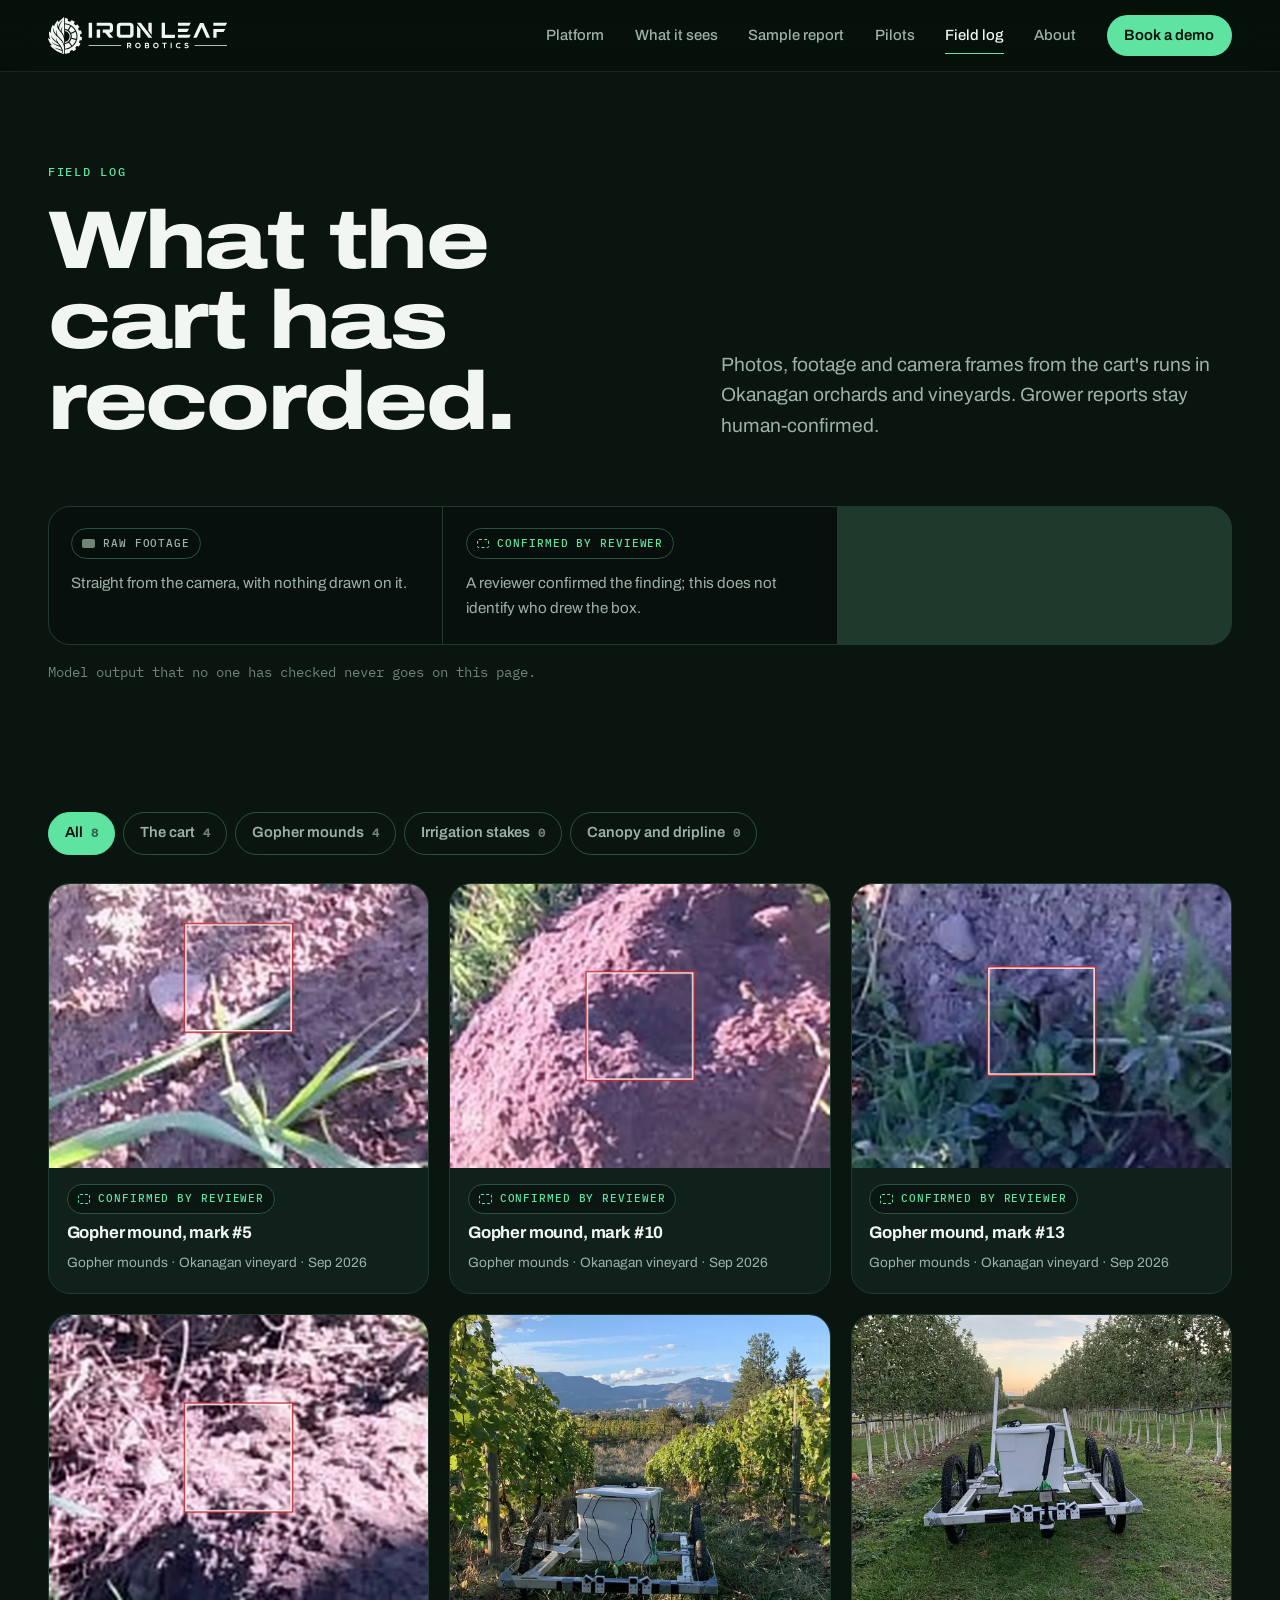
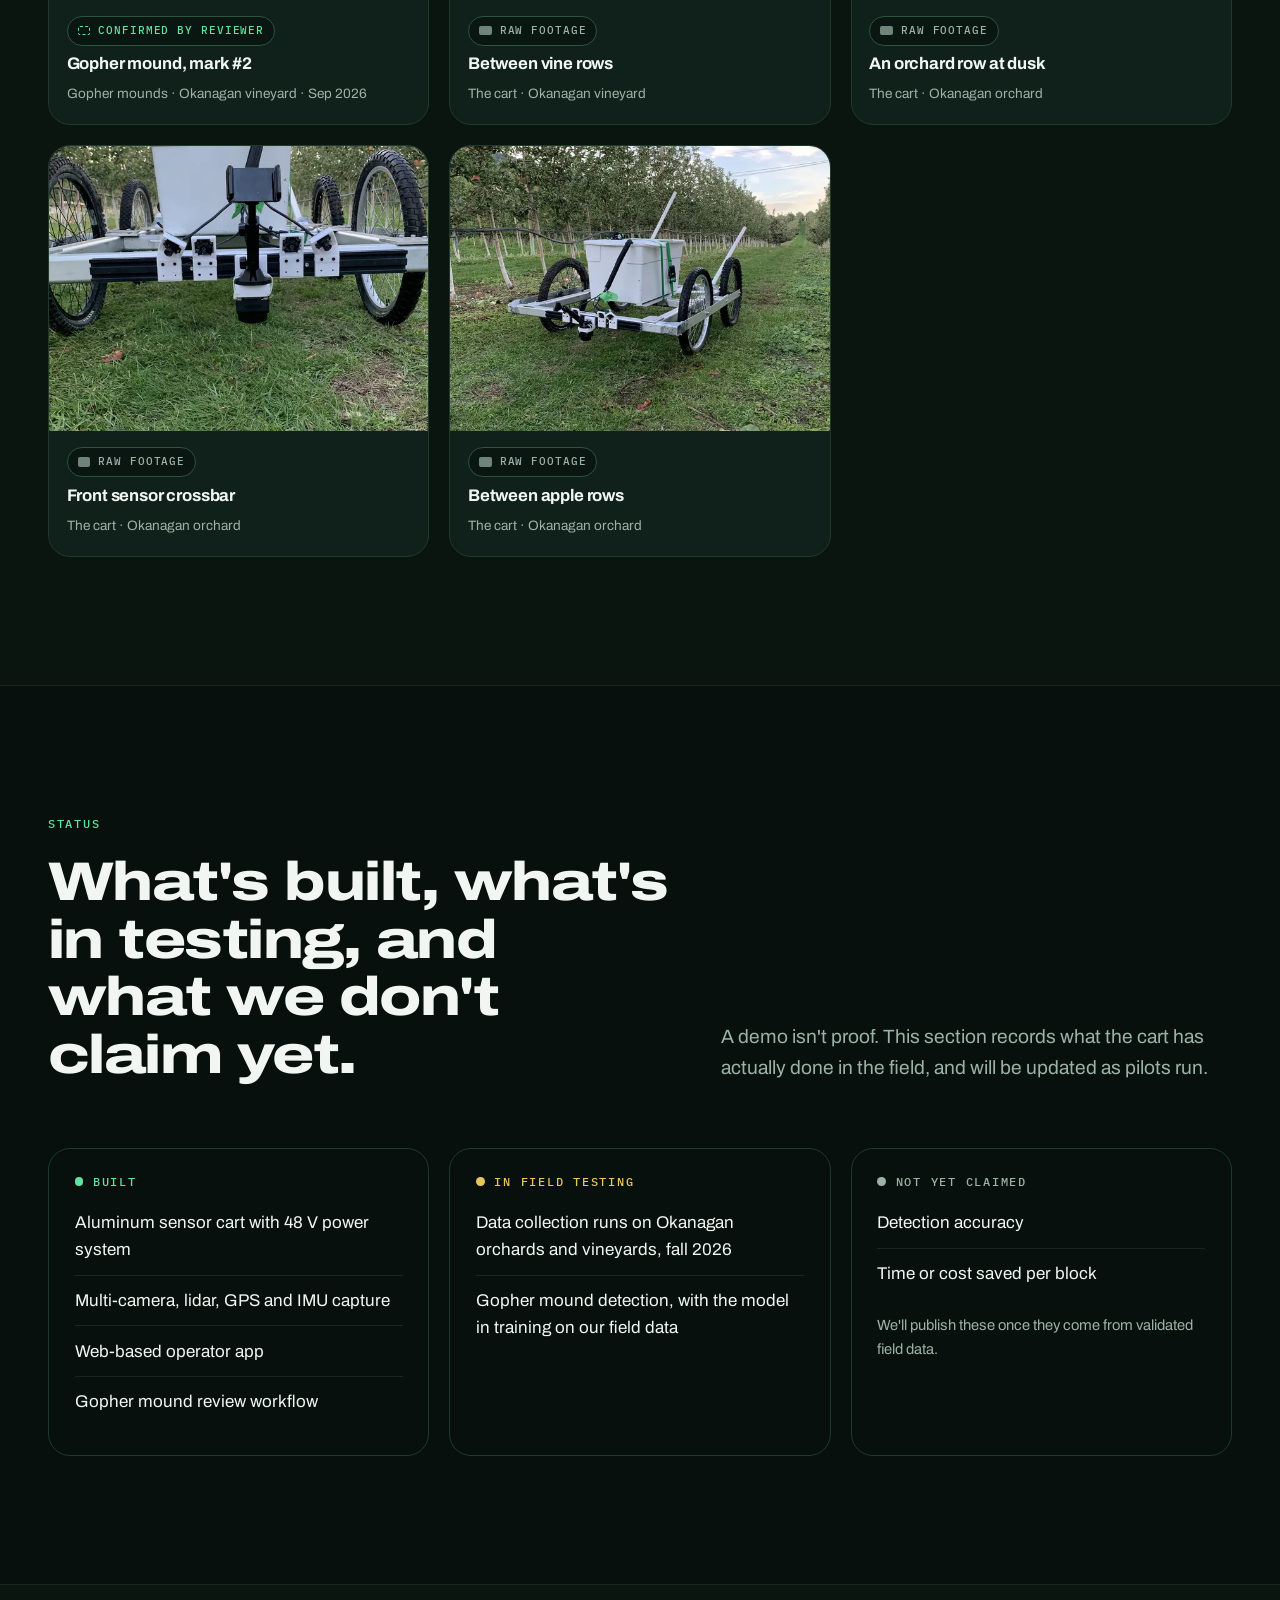
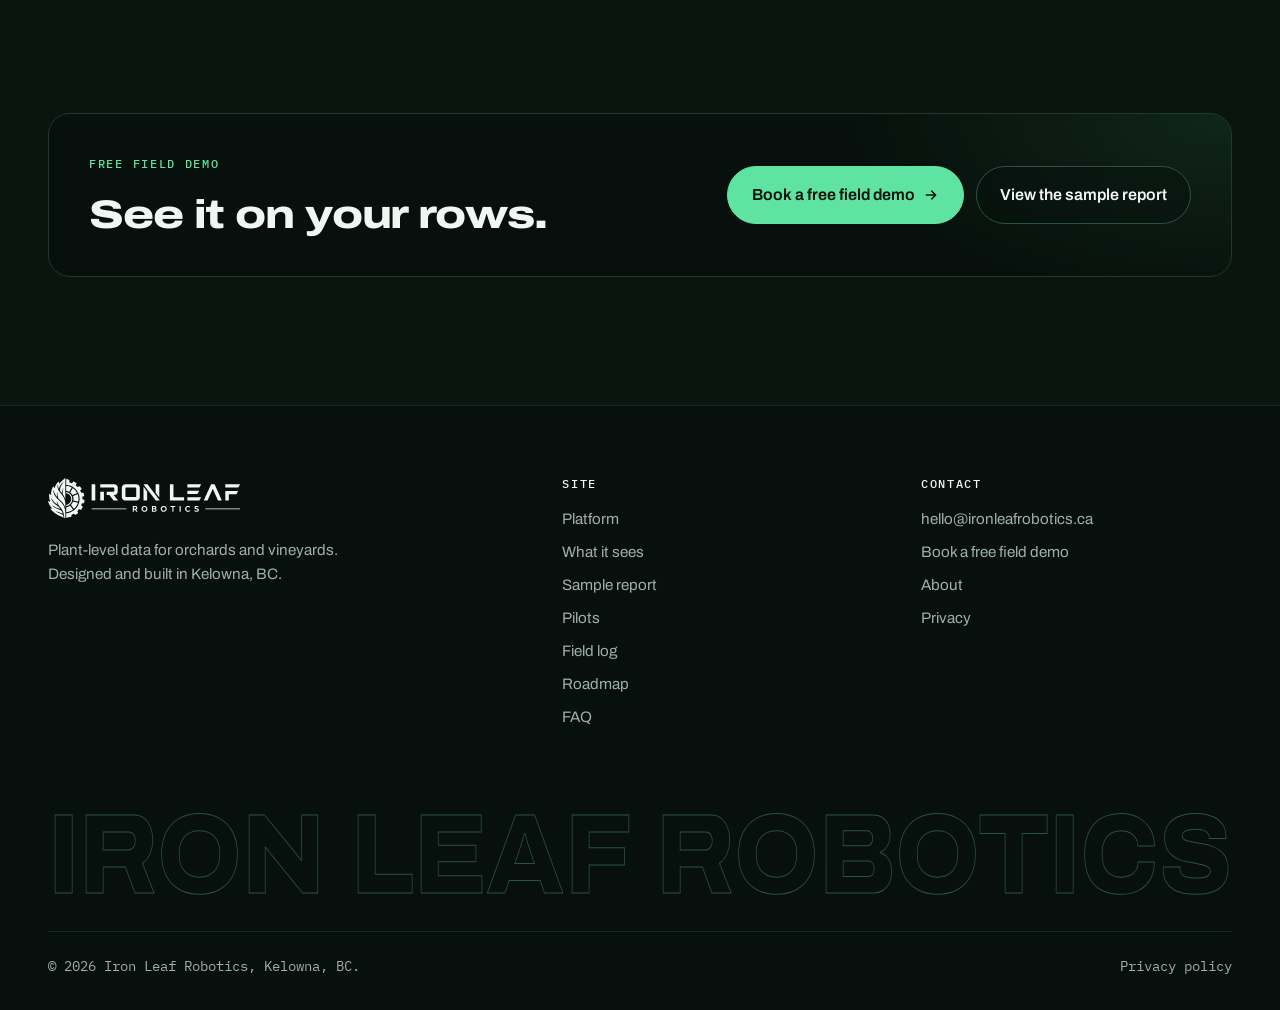
==== field-log/index.html @ 140bfc22 "Review fixes proposed by Codex (bitfrost job 2): partial, review still BLOCKED (17) Box authorship b" ====
<!DOCTYPE html>
<html lang="en">
<head>
<meta charset="utf-8">
<meta name="viewport" content="width=device-width, initial-scale=1, viewport-fit=cover">
<title>Field log | Iron Leaf Robotics</title>
<meta name="description" content="Photos, footage and camera frames from the Iron Leaf Robotics cart's runs in Okanagan orchards and vineyards, with what's built, what's in testing, and what we don't claim yet.">
<meta name="theme-color" content="#07100C">
<link rel="icon" href="data:image/svg+xml,%3Csvg%20xmlns%3D%22http%3A//www.w3.org/2000/svg%22%20viewBox%3D%22126%20-39%20474%20504%22%3E%3Crect%20x%3D%22126%22%20y%3D%22-39%22%20width%3D%22474%22%20height%3D%22504%22%20rx%3D%2290%22%20fill%3D%22%230A1510%22/%3E%3Cpath%20fill%3D%22%23fff%22%20fill-rule%3D%22evenodd%22%20d%3D%22M403.0%20292.5L401.8%20292.2L392.5%20297.8L383.5%20302.0L372.5%20305.8L370.5%20306.0L369.0%20306.8L362.2%20308.2L362.0%20308.8L362.0%20358.5L362.8%20359.2L366.8%20359.0L371.5%20358.0L374.8%20357.8L377.0%20357.0L379.8%20356.8L384.0%20355.5L386.2%20355.2L387.8%20354.5L394.2%20352.8L395.5%20352.0L402.0%20349.8L403.0%20349.0L404.2%20348.8L409.8%20346.2L420.0%20340.8L428.0%20335.8L432.8%20332.0L433.0%20331.2L428.2%20325.2L426.5%20322.5ZM434.2%20250.2L433.5%20250.8L431.8%20255.2L425.0%20268.0L417.5%20278.2L412.2%20284.0L412.2%20284.8L442.0%20323.0L442.8%20323.5L443.5%20323.5L449.0%20318.8L457.5%20309.8L464.2%20301.2L470.0%20293.0L477.8%20279.0L481.2%20270.8L484.0%20262.5L483.0%20261.8L478.8%20261.0L477.0%20260.2L474.8%20260.0L471.8%20259.0L453.8%20255.0L448.0%20253.2L441.5%20252.0L439.8%20251.2ZM480.8%20173.5L478.2%20174.0L476.8%20175.0L476.0%20175.0L471.2%20177.0L470.2%20177.8L465.8%20179.2L457.8%20183.0L456.5%20183.2L456.0%20183.8L434.0%20193.0L433.0%20194.2L433.2%20195.2L433.8%20196.0L435.8%20202.8L438.0%20217.2L438.2%20225.5L438.0%20225.8L437.8%20232.8L437.0%20236.5L437.0%20238.2L437.5%20238.8L443.8%20240.2L446.2%20240.5L448.5%20241.2L452.2%20241.8L456.5%20243.0L457.8%20243.0L463.2%20244.5L466.5%20245.0L468.5%20245.8L470.0%20245.8L473.0%20246.8L474.2%20246.8L479.0%20248.0L482.5%20248.5L486.0%20249.5L487.5%20249.2L488.2%20247.2L488.5%20244.5L489.2%20241.8L490.2%20233.0L490.2%20229.5L490.5%20229.2L490.2%20211.0L489.5%20206.8L489.2%20202.5L488.5%20200.0L487.8%20194.8L486.8%20191.5L486.8%20190.2L485.8%20188.0L485.8%20186.8L484.0%20182.2L483.8%20180.8L483.0%20179.5L481.8%20175.2ZM362.5%20152.0L361.5%20152.8L361.5%20162.5L362.0%20163.2L366.8%20164.5L369.0%20164.8L369.8%20165.2L372.8%20166.0L379.5%20168.8L383.8%20171.0L388.0%20173.8L392.8%20177.5L398.0%20182.5L400.8%20185.8L406.2%20193.8L409.5%20200.5L412.0%20207.8L413.2%20213.8L414.0%20220.5L413.8%20229.2L413.0%20234.2L412.0%20237.5L412.0%20238.8L408.5%20248.5L403.8%20257.0L397.8%20264.8L392.2%20270.0L386.5%20274.5L380.5%20278.0L373.8%20281.0L368.2%20282.8L362.0%20284.0L361.5%20284.8L361.5%20294.5L362.0%20295.0L363.8%20295.0L370.5%20293.8L373.2%20292.8L375.0%20292.5L376.2%20291.8L377.8%20291.5L382.0%20289.8L387.5%20287.0L391.8%20284.5L397.0%20280.8L403.8%20274.8L407.5%20270.8L414.5%20261.2L418.8%20253.2L421.5%20246.2L421.8%20244.8L422.5%20243.2L423.0%20240.2L423.8%20238.5L424.0%20235.8L424.8%20233.0L425.0%20227.5L425.2%20227.2L425.2%20219.2L425.0%20219.0L424.8%20214.0L424.0%20211.2L423.5%20207.2L421.5%20200.5L418.2%20192.5L413.8%20184.5L408.8%20177.8L404.8%20173.2L395.2%20165.0L388.0%20160.5L381.5%20157.2L380.2%20157.0L376.5%20155.2L370.0%20153.2ZM431.0%20112.0L430.2%20112.0L429.0%20113.5L426.5%20118.2L419.2%20129.8L418.5%20131.5L415.2%20136.5L414.5%20138.2L411.2%20143.2L404.5%20155.0L404.5%20156.0L410.8%20161.2L417.8%20168.5L424.0%20176.8L426.8%20181.2L427.8%20182.0L429.2%20181.8L435.5%20178.8L439.2%20177.5L440.8%20176.5L442.0%20176.2L449.8%20172.5L461.2%20167.8L464.5%20166.0L465.8%20165.8L474.8%20161.2L474.8%20160.0L469.8%20151.2L460.8%20138.8L451.0%20128.0L443.2%20121.0L434.5%20114.2ZM362.8%2088.0L362.0%2088.8L362.0%20138.2L363.5%20139.2L369.2%20140.0L370.2%20140.5L372.5%20140.8L378.8%20142.5L385.8%20145.0L393.0%20148.8L394.2%20148.5L409.0%20123.8L411.0%20119.8L414.8%20114.0L414.8%20113.5L419.2%20106.0L419.2%20105.0L417.2%20103.5L409.0%2099.5L403.0%2097.0L401.5%2096.8L400.2%2096.0L391.5%2093.0L376.0%2089.5ZM362.5%2017.5L362.2%2017.8L362.2%2022.8L362.0%2023.0L362.0%2032.0L362.2%2032.2L362.0%2033.5L362.0%2076.2L362.2%2077.0L362.8%2077.5L364.2%2077.8L367.2%2077.8L369.5%2078.2L373.8%2078.5L377.5%2079.5L379.5%2079.5L383.0%2080.5L386.5%2081.0L389.5%2082.0L391.8%2082.2L397.2%2083.8L398.5%2084.5L400.2%2084.8L402.0%2085.8L403.5%2086.0L413.8%2090.0L429.0%2097.8L435.5%20101.8L446.0%20109.2L455.5%20117.2L464.5%20126.2L472.2%20135.5L479.0%20145.0L487.0%20159.2L490.5%20167.0L491.2%20169.5L492.0%20170.8L492.2%20172.2L494.0%20176.0L494.0%20176.8L494.8%20178.0L497.2%20186.2L500.0%20198.8L501.8%20213.5L501.8%20230.2L501.5%20230.5L501.2%20236.8L499.0%20250.8L496.5%20261.0L495.0%20265.0L495.0%20266.0L492.2%20272.5L492.0%20274.0L488.5%20282.2L484.8%20289.8L478.0%20301.2L470.0%20312.2L458.5%20325.0L451.2%20331.8L444.0%20337.8L429.8%20347.5L420.5%20352.8L413.5%20356.2L399.5%20362.0L398.8%20362.0L395.0%20363.5L393.2%20363.8L391.8%20364.5L385.8%20366.0L383.2%20366.2L381.5%20367.0L372.0%20368.8L365.5%20369.2L363.0%20369.8L362.2%20370.2L362.0%20370.8L362.0%20416.2L362.8%20417.2L363.5%20417.2L369.0%20415.8L371.8%20415.5L373.5%20414.8L379.0%20413.8L380.8%20413.0L383.2%20412.8L385.8%20411.8L387.2%20411.8L389.5%20411.0L395.2%20410.0L397.0%20409.2L399.5%20409.0L415.0%20405.2L416.0%20404.5L417.0%20401.8L418.5%20385.8L419.0%20384.5L421.2%20383.0L425.0%20381.8L431.8%20378.8L440.8%20374.0L442.8%20374.2L456.2%20386.5L457.2%20387.0L459.2%20387.0L469.0%20380.2L473.0%20377.0L484.5%20368.8L485.8%20367.5L486.2%20365.8L485.8%20364.0L483.0%20358.8L478.8%20349.2L478.5%20347.8L479.8%20345.8L486.0%20339.2L494.0%20329.5L495.5%20328.5L499.8%20329.5L506.0%20331.8L507.8%20332.0L515.5%20334.8L517.8%20334.5L524.5%20324.2L535.0%20306.0L534.8%20303.2L533.0%20301.5L519.0%20290.5L518.2%20289.5L518.2%20288.5L520.5%20283.0L520.8%20281.5L521.5%20280.2L522.5%20276.5L524.5%20271.2L524.8%20269.5L526.0%20267.8L537.5%20266.5L547.2%20266.0L548.5%20265.5L549.5%20264.5L552.2%20246.8L553.5%20235.0L552.2%20232.5L545.2%20229.8L544.2%20229.0L543.5%20229.0L535.0%20225.0L533.8%20224.8L531.8%20223.2L531.5%20214.8L530.5%20205.0L530.5%20202.2L531.0%20201.2L549.8%20191.5L550.8%20190.2L550.5%20186.5L549.8%20184.8L549.8%20183.2L548.8%20181.0L548.5%20178.8L547.8%20177.2L546.8%20172.5L545.8%20170.0L545.8%20169.0L543.2%20161.0L543.2%20160.0L542.0%20158.0L540.8%20157.5L519.2%20157.5L518.5%20157.2L517.0%20155.2L516.5%20153.5L512.8%20145.5L508.0%20136.5L508.2%20135.8L522.8%20120.5L523.0%20118.5L521.5%20115.8L504.2%2092.5L503.0%2091.2L501.0%2091.0L480.8%2099.2L479.2%2098.8L473.0%2092.8L464.8%2086.0L462.5%2083.5L462.5%2082.0L467.5%2070.5L468.8%2066.8L469.5%2065.8L470.8%2061.8L470.8%2061.0L470.0%2059.5L468.0%2058.0L439.5%2042.0L437.8%2042.0L435.8%2043.8L424.2%2058.0L421.5%2060.8L420.8%2060.8L403.8%2055.0L396.8%2053.2L395.8%2052.8L394.8%2051.2L394.8%2029.2L395.0%2028.8L394.5%2026.8L390.2%2025.0L388.2%2024.8L386.8%2024.0L385.8%2024.0L380.0%2022.0L379.0%2022.0L376.5%2021.0L375.5%2021.0L363.8%2017.5ZM352.8%207.0L350.8%208.0L336.5%2019.5L316.8%2037.2L305.0%2048.8L298.5%2056.0L291.2%2065.2L290.2%2064.5L288.8%2060.5L288.5%2058.8L286.0%2051.8L284.2%2044.0L283.2%2044.0L273.0%2053.8L268.0%2059.2L258.2%2072.5L253.2%2081.0L248.0%2091.2L243.0%20103.5L243.0%20104.2L242.0%20106.2L241.0%20109.8L240.2%20110.8L239.5%20110.8L229.5%2098.0L227.0%2094.2L226.2%2093.5L225.2%2094.2L221.2%20101.8L214.0%20118.0L210.2%20128.8L207.8%20138.0L205.0%20152.2L205.0%20155.2L204.5%20158.8L204.2%20170.2L204.5%20170.5L204.5%20175.5L204.8%20175.8L205.0%20181.2L204.5%20181.8L203.5%20181.5L185.8%20168.0L184.2%20167.2L183.8%20167.8L183.5%20175.2L183.2%20175.5L183.2%20189.5L183.5%20189.8L184.0%20202.8L185.2%20211.2L185.2%20213.2L188.2%20228.2L189.0%20229.8L189.2%20231.8L191.8%20240.5L195.0%20249.0L195.5%20251.2L194.2%20251.5L185.0%20248.0L181.5%20247.0L175.2%20244.2L173.0%20243.5L172.2%20243.8L172.2%20245.0L173.8%20250.5L179.0%20265.8L181.0%20269.8L183.0%20275.0L191.0%20289.8L195.0%20295.8L202.0%20304.5L207.5%20310.2L216.8%20318.2L216.5%20319.0L215.2%20319.5L214.0%20319.5L210.2%20320.5L208.8%20320.5L205.0%20321.5L196.5%20322.8L196.0%20323.2L196.0%20323.8L205.0%20334.2L214.8%20344.0L223.5%20351.8L231.5%20358.0L234.5%20360.8L249.8%20372.0L263.8%20381.2L278.0%20389.5L291.0%20396.0L295.2%20397.8L296.2%20398.5L297.5%20398.8L299.2%20399.8L300.5%20400.0L302.2%20401.0L315.2%20406.2L323.8%20409.2L324.5%20409.2L325.8%20410.0L332.5%20412.0L333.8%20412.8L340.2%20414.8L341.5%20415.5L352.0%20418.8L353.0%20418.2L353.0%20369.2L352.8%20369.0L352.8%20361.2L352.5%20361.0L352.2%20354.8L351.5%20347.5L348.8%20331.0L344.8%20316.0L340.8%20305.0L338.0%20298.8L332.8%20288.5L326.2%20278.5L318.0%20268.0L307.8%20256.8L295.0%20244.0L277.8%20228.0L264.5%20214.8L253.8%20202.5L245.5%20191.2L238.8%20179.8L235.0%20171.2L231.0%20159.8L228.5%20148.5L228.2%20145.0L227.5%20141.5L227.0%20128.5L227.8%20127.0L228.8%20128.8L230.0%20134.8L233.0%20143.5L233.0%20144.2L234.0%20146.2L234.0%20147.0L235.0%20148.8L235.2%20150.2L239.2%20160.2L240.0%20161.2L240.2%20162.5L244.0%20170.0L251.0%20182.2L252.0%20183.2L256.5%20190.2L266.5%20202.2L266.8%20202.0L266.8%20199.5L266.0%20196.0L265.0%20187.2L264.8%20172.0L265.0%20171.8L265.2%20164.2L266.8%20154.0L267.8%20150.5L268.2%20150.0L268.8%20150.5L269.0%20161.0L269.2%20161.2L269.5%20167.0L272.0%20185.8L273.0%20189.8L273.5%20193.8L274.2%20195.8L276.0%20204.0L278.2%20211.2L280.2%20216.2L285.5%20221.8L298.2%20233.2L315.8%20250.5L323.8%20259.5L329.0%20266.2L334.8%20274.5L340.8%20285.0L343.8%20291.0L347.8%20300.5L348.0%20302.0L349.0%20303.8L349.2%20305.2L350.0%20306.5L352.0%20312.5L352.8%20313.2L353.0%20313.0L353.0%20303.2L353.2%20303.0L353.2%20272.2L353.0%20272.0L352.8%20261.2L351.8%20255.5L351.5%20251.8L351.0%20250.5L349.8%20243.5L349.2%20242.5L348.5%20238.5L347.8%20237.0L347.8%20236.0L344.5%20226.2L340.8%20217.2L335.2%20206.2L326.2%20191.5L314.8%20176.0L294.2%20151.2L285.0%20138.0L280.8%20130.2L275.8%20118.5L273.0%20108.0L271.8%2096.5L271.8%2090.2L272.0%2090.0L272.0%2086.0L273.5%2076.0L274.2%2074.0L274.8%2073.8L275.5%2075.0L276.0%2082.0L277.0%2087.2L277.0%2089.2L277.8%2091.5L279.2%2099.5L280.8%20103.8L281.0%20105.8L282.5%20110.5L283.2%20111.8L285.0%20116.8L286.2%20119.2L286.8%20119.5L287.5%20118.5L287.8%20116.0L290.2%20106.5L294.0%2096.2L299.5%2085.0L304.8%2076.2L305.8%2075.2L311.2%2067.2L320.5%2057.2L330.5%2049.0L334.0%2046.8L335.0%2047.0L334.5%2048.2L326.0%2058.5L317.8%2070.5L311.8%2080.8L307.8%2089.0L305.8%2094.2L305.0%2095.2L301.2%20106.0L298.8%20116.8L298.8%20118.2L298.0%20121.5L297.8%20129.0L297.5%20129.2L297.8%20135.5L298.2%20138.8L301.0%20143.2L314.2%20159.8L316.0%20161.5L316.5%20161.5L317.2%20158.2L317.5%20153.8L319.0%20145.2L319.8%20143.5L320.0%20141.5L321.0%20139.0L321.8%20135.8L322.8%20134.0L322.8%20133.2L324.8%20128.0L328.2%20120.5L332.0%20114.0L333.2%20112.5L333.8%20112.8L333.8%20114.2L332.2%20118.5L332.0%20120.8L331.0%20122.8L331.0%20124.0L330.0%20127.0L329.2%20131.8L328.5%20133.8L328.2%20136.5L327.0%20142.0L326.8%20146.0L326.0%20148.5L325.2%20161.2L325.0%20161.5L325.0%20169.0L325.5%20172.5L326.2%20174.8L335.5%20188.0L341.8%20199.0L344.5%20204.5L347.2%20211.5L349.0%20215.0L352.0%20223.5L352.8%20224.2L353.0%20224.0L353.0%2066.8L353.2%2066.5L353.0%2066.0L353.0%2018.2L353.2%2018.0L353.0%208.2L353.2%207.8ZM205.0%20212.2L205.8%20212.5L209.0%20218.5L214.0%20226.5L221.2%20236.5L232.5%20249.8L243.2%20260.5L248.5%20265.2L257.8%20273.0L269.2%20281.8L270.8%20282.5L271.0%20281.2L269.0%20275.8L268.8%20273.8L267.8%20271.5L267.8%20270.2L267.0%20268.0L265.2%20259.0L264.2%20247.2L264.8%20246.0L265.5%20246.5L268.0%20253.5L269.0%20255.2L274.8%20270.0L279.0%20279.2L280.8%20282.2L282.0%20285.5L286.2%20293.8L287.2%20295.2L300.2%20308.5L307.0%20316.5L317.5%20331.2L325.8%20346.0L330.8%20357.5L331.0%20359.0L332.0%20360.5L332.0%20361.5L333.0%20363.8L334.0%20367.8L334.8%20369.0L335.0%20371.2L335.8%20373.0L336.8%20379.0L337.2%20380.0L337.5%20383.2L338.2%20386.0L339.0%20391.8L339.0%20394.5L340.0%20403.5L340.0%20406.8L339.5%20407.8L339.0%20408.0L336.8%20407.0L334.5%20406.5L332.8%20405.8L332.0%20405.0L331.8%20401.2L331.0%20399.0L330.8%20395.5L329.5%20389.5L328.5%20388.0L326.0%20386.2L310.0%20378.0L301.8%20374.2L297.5%20372.8L296.5%20372.0L293.5%20371.0L283.2%20366.2L278.5%20364.5L269.5%20360.0L266.8%20359.0L256.8%20354.0L251.5%20351.0L249.2%20349.2L249.5%20348.8L252.0%20349.0L255.8%20350.5L259.8%20351.8L260.8%20351.8L262.8%20352.8L269.5%20354.5L276.0%20356.8L278.0%20357.0L285.0%20359.5L286.8%20359.8L288.0%20360.5L289.8%20360.8L291.8%20361.8L292.5%20361.8L296.2%20363.2L298.0%20363.5L311.5%20368.8L312.2%20368.8L313.8%20369.8L316.5%20370.8L324.5%20374.5L325.5%20374.5L325.5%20373.2L324.8%20371.5L324.5%20369.8L320.0%20357.8L315.8%20348.8L312.0%20343.0L304.2%20338.8L288.8%20332.2L287.2%20332.0L285.5%20331.0L284.8%20331.0L279.0%20328.5L277.0%20328.0L275.2%20327.0L274.5%20327.0L262.2%20321.5L254.0%20317.0L253.5%20317.0L241.2%20309.8L233.8%20304.5L222.0%20295.0L216.8%20289.8L216.5%20289.2L216.8%20288.8L217.8%20289.0L224.8%20293.8L233.0%20298.5L251.5%20307.8L254.5%20308.8L255.5%20309.5L261.5%20312.0L264.2%20312.8L268.8%20314.8L269.5%20314.8L270.8%20315.5L274.8%20316.8L276.0%20317.5L277.5%20317.8L278.8%20318.5L281.0%20319.0L286.2%20321.2L287.0%20321.2L291.8%20323.0L297.0%20325.5L298.2%20325.8L299.8%20326.8L301.8%20327.2L301.8%20326.2L300.0%20323.5L295.5%20317.8L289.2%20310.5L282.2%20303.5L274.2%20296.8L264.8%20290.2L251.0%20279.8L244.0%20273.8L231.0%20260.5L222.0%20248.8L216.8%20240.5L212.8%20233.2L208.8%20224.5L206.8%20218.5L206.0%20217.2L205.5%20215.0L204.8%20214.0Z%22/%3E%3C/svg%3E">
<link rel="apple-touch-icon" href="/assets/apple-touch-icon.png">
<link rel="canonical" href="https://www.ironleafrobotics.ca/field-log/">
<meta property="og:type" content="website">
<meta property="og:url" content="https://www.ironleafrobotics.ca/field-log/">
<meta property="og:site_name" content="Iron Leaf Robotics">
<meta property="og:title" content="Field log | Iron Leaf Robotics">
<meta property="og:description" content="What the cart has recorded in Okanagan orchards and vineyards, and what we don't claim yet.">
<meta property="og:image" content="https://www.ironleafrobotics.ca/assets/og-image.png">
<meta name="twitter:card" content="summary_large_image">
<link rel="preload" href="/assets/fonts/archivo-latin-var.woff2" as="font" type="font/woff2" crossorigin>
<link rel="preload" href="/assets/fonts/ibm-plex-mono-latin-Regular.woff2" as="font" type="font/woff2" crossorigin>
<link rel="stylesheet" href="/assets/css/site.css">
<script>document.documentElement.classList.add('js');</script>
<style>
  .log-head { display: grid; grid-template-columns: 1.1fr .9fr; gap: 3rem; align-items: end; }
  .log-head h1 { font-size: clamp(2.6rem, 6.4vw, 5.2rem); max-width: 11ch; }
  @media (max-width: 54rem) { .log-head { grid-template-columns: 1fr; gap: 1.5rem; } }

  .legend { list-style: none; margin: clamp(2.5rem, 5vw, 4rem) 0 0; padding: 0; display: grid; grid-template-columns: repeat(3, 1fr); gap: 1px; background: var(--border); border: 1px solid var(--border); border-radius: var(--radius-lg); overflow: hidden; }
  .legend li { background: var(--bg-deep); padding: 1.35rem 1.4rem 1.5rem; }
  .legend .chip { margin-bottom: .8rem; }
  .legend p { margin: 0; color: var(--muted); font-size: .95rem; }
  .legend-note { margin: 1rem 0 0; font-size: .88rem; color: var(--dim); font-family: var(--mono); }
  @media (max-width: 54rem) { .legend { grid-template-columns: 1fr; } }

  .filters { display: flex; flex-wrap: wrap; gap: .5rem; margin: 0 0 1.75rem; }
  .filter { font: inherit; font-size: .92rem; font-weight: 600; color: var(--muted); background: transparent; border: 1px solid var(--border-hi); border-radius: 999px; padding: .55rem 1rem; cursor: pointer; display: inline-flex; gap: .5rem; align-items: center; transition: color .2s, background .2s, border-color .2s; }
  .filter .n { font-family: var(--mono); font-size: .72rem; color: var(--dim); }
  .filter:hover { color: var(--text); border-color: var(--mint); }
  .filter[aria-pressed="true"] { color: var(--bg-deep); background: var(--mint); border-color: var(--mint); }
  .filter[aria-pressed="true"] .n { color: rgba(7,16,12,.6); }

  .clip-grid { list-style: none; margin: 0; padding: 0; display: grid; grid-template-columns: repeat(auto-fill, minmax(min(100%, 19rem), 1fr)); gap: 1.25rem; }
  .clip-card { background: var(--card); border: 1px solid var(--border); border-radius: var(--radius-lg); overflow: hidden; display: flex; flex-direction: column; }
  .clip-card[hidden] { display: none; }
  .clip-media { all: unset; display: block; position: relative; aspect-ratio: 4 / 3; overflow: hidden; cursor: zoom-in; background: var(--bg-deep); }
  .clip-media:focus-visible { outline: 2px solid var(--mint); outline-offset: -2px; }
  .clip-media > img, .clip-media > video { position: absolute; inset: 0; width: 100%; height: 100%; object-fit: cover; transition: transform .9s var(--ease-out); }
  .clip-card:hover .clip-media > img, .clip-card:hover .clip-media > video { transform: scale(1.045); }
  .clip-kind { position: absolute; left: .8rem; top: .8rem; z-index: 3; }
  .clip-body { padding: 1rem 1.1rem 1.2rem; display: grid; gap: .55rem; justify-items: start; }
  .clip-body h3 { font-size: 1.05rem; }
  .clip-meta { margin: 0; color: var(--muted); font-size: .85rem; }
  .grid-empty { color: var(--muted); font-family: var(--mono); font-size: .85rem; padding: 2rem 0; }

  .evidence { display: grid; grid-template-columns: repeat(3, 1fr); gap: 1.25rem; }
  .evidence > div { border: 1px solid var(--border); border-radius: var(--radius-lg); padding: 1.6rem 1.6rem 1.8rem; background: var(--bg-deep); }
  .evidence h3 { display: flex; align-items: center; gap: .6rem; font-family: var(--mono); font-weight: 500; font-size: .78rem; letter-spacing: .14em; text-transform: uppercase; margin-bottom: 1.25rem; }
  .evidence h3::before { content: ""; width: .55rem; height: .55rem; border-radius: 50%; background: currentColor; }
  .s-built h3 { color: var(--mint); } .s-test h3 { color: var(--amber); } .s-not h3 { color: var(--muted); }
  .evidence ul { list-style: none; margin: 0; padding: 0; }
  .evidence li { padding: .7rem 0; border-top: 1px solid var(--line); }
  .evidence li:first-child { border-top: 0; padding-top: 0; }
  .evidence > div > p { color: var(--muted); font-size: .92rem; margin: 1rem 0 0; }
  @media (max-width: 54rem) { .evidence { grid-template-columns: 1fr; } }

  .log-cta { display: flex; justify-content: space-between; align-items: center; gap: 2rem; flex-wrap: wrap; border: 1px solid var(--border); border-radius: var(--radius-lg); padding: clamp(1.5rem, 4vw, 2.5rem); background: radial-gradient(40rem 20rem at 100% 0%, rgba(95,227,161,.1), transparent 60%), var(--bg-deep); }
  .log-cta h2 { font-size: clamp(1.7rem, 3.4vw, 2.5rem); }
  .log-cta .actions { margin: 0; }
</style>
</head>

<body>
<a class="skip" href="#main">Skip to content</a>

<!-- Logo, drawn once and reused everywhere with <use> -->
<svg width="0" height="0" style="position:absolute" aria-hidden="true">
  <symbol id="ilr-mark" viewBox="166 1 394 424"><path fill-rule="evenodd" d="M403.0 292.5L401.8 292.2L392.5 297.8L383.5 302.0L372.5 305.8L370.5 306.0L369.0 306.8L362.2 308.2L362.0 308.8L362.0 358.5L362.8 359.2L366.8 359.0L371.5 358.0L374.8 357.8L377.0 357.0L379.8 356.8L384.0 355.5L386.2 355.2L387.8 354.5L394.2 352.8L395.5 352.0L402.0 349.8L403.0 349.0L404.2 348.8L409.8 346.2L420.0 340.8L428.0 335.8L432.8 332.0L433.0 331.2L428.2 325.2L426.5 322.5ZM434.2 250.2L433.5 250.8L431.8 255.2L425.0 268.0L417.5 278.2L412.2 284.0L412.2 284.8L442.0 323.0L442.8 323.5L443.5 323.5L449.0 318.8L457.5 309.8L464.2 301.2L470.0 293.0L477.8 279.0L481.2 270.8L484.0 262.5L483.0 261.8L478.8 261.0L477.0 260.2L474.8 260.0L471.8 259.0L453.8 255.0L448.0 253.2L441.5 252.0L439.8 251.2ZM480.8 173.5L478.2 174.0L476.8 175.0L476.0 175.0L471.2 177.0L470.2 177.8L465.8 179.2L457.8 183.0L456.5 183.2L456.0 183.8L434.0 193.0L433.0 194.2L433.2 195.2L433.8 196.0L435.8 202.8L438.0 217.2L438.2 225.5L438.0 225.8L437.8 232.8L437.0 236.5L437.0 238.2L437.5 238.8L443.8 240.2L446.2 240.5L448.5 241.2L452.2 241.8L456.5 243.0L457.8 243.0L463.2 244.5L466.5 245.0L468.5 245.8L470.0 245.8L473.0 246.8L474.2 246.8L479.0 248.0L482.5 248.5L486.0 249.5L487.5 249.2L488.2 247.2L488.5 244.5L489.2 241.8L490.2 233.0L490.2 229.5L490.5 229.2L490.2 211.0L489.5 206.8L489.2 202.5L488.5 200.0L487.8 194.8L486.8 191.5L486.8 190.2L485.8 188.0L485.8 186.8L484.0 182.2L483.8 180.8L483.0 179.5L481.8 175.2ZM362.5 152.0L361.5 152.8L361.5 162.5L362.0 163.2L366.8 164.5L369.0 164.8L369.8 165.2L372.8 166.0L379.5 168.8L383.8 171.0L388.0 173.8L392.8 177.5L398.0 182.5L400.8 185.8L406.2 193.8L409.5 200.5L412.0 207.8L413.2 213.8L414.0 220.5L413.8 229.2L413.0 234.2L412.0 237.5L412.0 238.8L408.5 248.5L403.8 257.0L397.8 264.8L392.2 270.0L386.5 274.5L380.5 278.0L373.8 281.0L368.2 282.8L362.0 284.0L361.5 284.8L361.5 294.5L362.0 295.0L363.8 295.0L370.5 293.8L373.2 292.8L375.0 292.5L376.2 291.8L377.8 291.5L382.0 289.8L387.5 287.0L391.8 284.5L397.0 280.8L403.8 274.8L407.5 270.8L414.5 261.2L418.8 253.2L421.5 246.2L421.8 244.8L422.5 243.2L423.0 240.2L423.8 238.5L424.0 235.8L424.8 233.0L425.0 227.5L425.2 227.2L425.2 219.2L425.0 219.0L424.8 214.0L424.0 211.2L423.5 207.2L421.5 200.5L418.2 192.5L413.8 184.5L408.8 177.8L404.8 173.2L395.2 165.0L388.0 160.5L381.5 157.2L380.2 157.0L376.5 155.2L370.0 153.2ZM431.0 112.0L430.2 112.0L429.0 113.5L426.5 118.2L419.2 129.8L418.5 131.5L415.2 136.5L414.5 138.2L411.2 143.2L404.5 155.0L404.5 156.0L410.8 161.2L417.8 168.5L424.0 176.8L426.8 181.2L427.8 182.0L429.2 181.8L435.5 178.8L439.2 177.5L440.8 176.5L442.0 176.2L449.8 172.5L461.2 167.8L464.5 166.0L465.8 165.8L474.8 161.2L474.8 160.0L469.8 151.2L460.8 138.8L451.0 128.0L443.2 121.0L434.5 114.2ZM362.8 88.0L362.0 88.8L362.0 138.2L363.5 139.2L369.2 140.0L370.2 140.5L372.5 140.8L378.8 142.5L385.8 145.0L393.0 148.8L394.2 148.5L409.0 123.8L411.0 119.8L414.8 114.0L414.8 113.5L419.2 106.0L419.2 105.0L417.2 103.5L409.0 99.5L403.0 97.0L401.5 96.8L400.2 96.0L391.5 93.0L376.0 89.5ZM362.5 17.5L362.2 17.8L362.2 22.8L362.0 23.0L362.0 32.0L362.2 32.2L362.0 33.5L362.0 76.2L362.2 77.0L362.8 77.5L364.2 77.8L367.2 77.8L369.5 78.2L373.8 78.5L377.5 79.5L379.5 79.5L383.0 80.5L386.5 81.0L389.5 82.0L391.8 82.2L397.2 83.8L398.5 84.5L400.2 84.8L402.0 85.8L403.5 86.0L413.8 90.0L429.0 97.8L435.5 101.8L446.0 109.2L455.5 117.2L464.5 126.2L472.2 135.5L479.0 145.0L487.0 159.2L490.5 167.0L491.2 169.5L492.0 170.8L492.2 172.2L494.0 176.0L494.0 176.8L494.8 178.0L497.2 186.2L500.0 198.8L501.8 213.5L501.8 230.2L501.5 230.5L501.2 236.8L499.0 250.8L496.5 261.0L495.0 265.0L495.0 266.0L492.2 272.5L492.0 274.0L488.5 282.2L484.8 289.8L478.0 301.2L470.0 312.2L458.5 325.0L451.2 331.8L444.0 337.8L429.8 347.5L420.5 352.8L413.5 356.2L399.5 362.0L398.8 362.0L395.0 363.5L393.2 363.8L391.8 364.5L385.8 366.0L383.2 366.2L381.5 367.0L372.0 368.8L365.5 369.2L363.0 369.8L362.2 370.2L362.0 370.8L362.0 416.2L362.8 417.2L363.5 417.2L369.0 415.8L371.8 415.5L373.5 414.8L379.0 413.8L380.8 413.0L383.2 412.8L385.8 411.8L387.2 411.8L389.5 411.0L395.2 410.0L397.0 409.2L399.5 409.0L415.0 405.2L416.0 404.5L417.0 401.8L418.5 385.8L419.0 384.5L421.2 383.0L425.0 381.8L431.8 378.8L440.8 374.0L442.8 374.2L456.2 386.5L457.2 387.0L459.2 387.0L469.0 380.2L473.0 377.0L484.5 368.8L485.8 367.5L486.2 365.8L485.8 364.0L483.0 358.8L478.8 349.2L478.5 347.8L479.8 345.8L486.0 339.2L494.0 329.5L495.5 328.5L499.8 329.5L506.0 331.8L507.8 332.0L515.5 334.8L517.8 334.5L524.5 324.2L535.0 306.0L534.8 303.2L533.0 301.5L519.0 290.5L518.2 289.5L518.2 288.5L520.5 283.0L520.8 281.5L521.5 280.2L522.5 276.5L524.5 271.2L524.8 269.5L526.0 267.8L537.5 266.5L547.2 266.0L548.5 265.5L549.5 264.5L552.2 246.8L553.5 235.0L552.2 232.5L545.2 229.8L544.2 229.0L543.5 229.0L535.0 225.0L533.8 224.8L531.8 223.2L531.5 214.8L530.5 205.0L530.5 202.2L531.0 201.2L549.8 191.5L550.8 190.2L550.5 186.5L549.8 184.8L549.8 183.2L548.8 181.0L548.5 178.8L547.8 177.2L546.8 172.5L545.8 170.0L545.8 169.0L543.2 161.0L543.2 160.0L542.0 158.0L540.8 157.5L519.2 157.5L518.5 157.2L517.0 155.2L516.5 153.5L512.8 145.5L508.0 136.5L508.2 135.8L522.8 120.5L523.0 118.5L521.5 115.8L504.2 92.5L503.0 91.2L501.0 91.0L480.8 99.2L479.2 98.8L473.0 92.8L464.8 86.0L462.5 83.5L462.5 82.0L467.5 70.5L468.8 66.8L469.5 65.8L470.8 61.8L470.8 61.0L470.0 59.5L468.0 58.0L439.5 42.0L437.8 42.0L435.8 43.8L424.2 58.0L421.5 60.8L420.8 60.8L403.8 55.0L396.8 53.2L395.8 52.8L394.8 51.2L394.8 29.2L395.0 28.8L394.5 26.8L390.2 25.0L388.2 24.8L386.8 24.0L385.8 24.0L380.0 22.0L379.0 22.0L376.5 21.0L375.5 21.0L363.8 17.5ZM352.8 7.0L350.8 8.0L336.5 19.5L316.8 37.2L305.0 48.8L298.5 56.0L291.2 65.2L290.2 64.5L288.8 60.5L288.5 58.8L286.0 51.8L284.2 44.0L283.2 44.0L273.0 53.8L268.0 59.2L258.2 72.5L253.2 81.0L248.0 91.2L243.0 103.5L243.0 104.2L242.0 106.2L241.0 109.8L240.2 110.8L239.5 110.8L229.5 98.0L227.0 94.2L226.2 93.5L225.2 94.2L221.2 101.8L214.0 118.0L210.2 128.8L207.8 138.0L205.0 152.2L205.0 155.2L204.5 158.8L204.2 170.2L204.5 170.5L204.5 175.5L204.8 175.8L205.0 181.2L204.5 181.8L203.5 181.5L185.8 168.0L184.2 167.2L183.8 167.8L183.5 175.2L183.2 175.5L183.2 189.5L183.5 189.8L184.0 202.8L185.2 211.2L185.2 213.2L188.2 228.2L189.0 229.8L189.2 231.8L191.8 240.5L195.0 249.0L195.5 251.2L194.2 251.5L185.0 248.0L181.5 247.0L175.2 244.2L173.0 243.5L172.2 243.8L172.2 245.0L173.8 250.5L179.0 265.8L181.0 269.8L183.0 275.0L191.0 289.8L195.0 295.8L202.0 304.5L207.5 310.2L216.8 318.2L216.5 319.0L215.2 319.5L214.0 319.5L210.2 320.5L208.8 320.5L205.0 321.5L196.5 322.8L196.0 323.2L196.0 323.8L205.0 334.2L214.8 344.0L223.5 351.8L231.5 358.0L234.5 360.8L249.8 372.0L263.8 381.2L278.0 389.5L291.0 396.0L295.2 397.8L296.2 398.5L297.5 398.8L299.2 399.8L300.5 400.0L302.2 401.0L315.2 406.2L323.8 409.2L324.5 409.2L325.8 410.0L332.5 412.0L333.8 412.8L340.2 414.8L341.5 415.5L352.0 418.8L353.0 418.2L353.0 369.2L352.8 369.0L352.8 361.2L352.5 361.0L352.2 354.8L351.5 347.5L348.8 331.0L344.8 316.0L340.8 305.0L338.0 298.8L332.8 288.5L326.2 278.5L318.0 268.0L307.8 256.8L295.0 244.0L277.8 228.0L264.5 214.8L253.8 202.5L245.5 191.2L238.8 179.8L235.0 171.2L231.0 159.8L228.5 148.5L228.2 145.0L227.5 141.5L227.0 128.5L227.8 127.0L228.8 128.8L230.0 134.8L233.0 143.5L233.0 144.2L234.0 146.2L234.0 147.0L235.0 148.8L235.2 150.2L239.2 160.2L240.0 161.2L240.2 162.5L244.0 170.0L251.0 182.2L252.0 183.2L256.5 190.2L266.5 202.2L266.8 202.0L266.8 199.5L266.0 196.0L265.0 187.2L264.8 172.0L265.0 171.8L265.2 164.2L266.8 154.0L267.8 150.5L268.2 150.0L268.8 150.5L269.0 161.0L269.2 161.2L269.5 167.0L272.0 185.8L273.0 189.8L273.5 193.8L274.2 195.8L276.0 204.0L278.2 211.2L280.2 216.2L285.5 221.8L298.2 233.2L315.8 250.5L323.8 259.5L329.0 266.2L334.8 274.5L340.8 285.0L343.8 291.0L347.8 300.5L348.0 302.0L349.0 303.8L349.2 305.2L350.0 306.5L352.0 312.5L352.8 313.2L353.0 313.0L353.0 303.2L353.2 303.0L353.2 272.2L353.0 272.0L352.8 261.2L351.8 255.5L351.5 251.8L351.0 250.5L349.8 243.5L349.2 242.5L348.5 238.5L347.8 237.0L347.8 236.0L344.5 226.2L340.8 217.2L335.2 206.2L326.2 191.5L314.8 176.0L294.2 151.2L285.0 138.0L280.8 130.2L275.8 118.5L273.0 108.0L271.8 96.5L271.8 90.2L272.0 90.0L272.0 86.0L273.5 76.0L274.2 74.0L274.8 73.8L275.5 75.0L276.0 82.0L277.0 87.2L277.0 89.2L277.8 91.5L279.2 99.5L280.8 103.8L281.0 105.8L282.5 110.5L283.2 111.8L285.0 116.8L286.2 119.2L286.8 119.5L287.5 118.5L287.8 116.0L290.2 106.5L294.0 96.2L299.5 85.0L304.8 76.2L305.8 75.2L311.2 67.2L320.5 57.2L330.5 49.0L334.0 46.8L335.0 47.0L334.5 48.2L326.0 58.5L317.8 70.5L311.8 80.8L307.8 89.0L305.8 94.2L305.0 95.2L301.2 106.0L298.8 116.8L298.8 118.2L298.0 121.5L297.8 129.0L297.5 129.2L297.8 135.5L298.2 138.8L301.0 143.2L314.2 159.8L316.0 161.5L316.5 161.5L317.2 158.2L317.5 153.8L319.0 145.2L319.8 143.5L320.0 141.5L321.0 139.0L321.8 135.8L322.8 134.0L322.8 133.2L324.8 128.0L328.2 120.5L332.0 114.0L333.2 112.5L333.8 112.8L333.8 114.2L332.2 118.5L332.0 120.8L331.0 122.8L331.0 124.0L330.0 127.0L329.2 131.8L328.5 133.8L328.2 136.5L327.0 142.0L326.8 146.0L326.0 148.5L325.2 161.2L325.0 161.5L325.0 169.0L325.5 172.5L326.2 174.8L335.5 188.0L341.8 199.0L344.5 204.5L347.2 211.5L349.0 215.0L352.0 223.5L352.8 224.2L353.0 224.0L353.0 66.8L353.2 66.5L353.0 66.0L353.0 18.2L353.2 18.0L353.0 8.2L353.2 7.8ZM205.0 212.2L205.8 212.5L209.0 218.5L214.0 226.5L221.2 236.5L232.5 249.8L243.2 260.5L248.5 265.2L257.8 273.0L269.2 281.8L270.8 282.5L271.0 281.2L269.0 275.8L268.8 273.8L267.8 271.5L267.8 270.2L267.0 268.0L265.2 259.0L264.2 247.2L264.8 246.0L265.5 246.5L268.0 253.5L269.0 255.2L274.8 270.0L279.0 279.2L280.8 282.2L282.0 285.5L286.2 293.8L287.2 295.2L300.2 308.5L307.0 316.5L317.5 331.2L325.8 346.0L330.8 357.5L331.0 359.0L332.0 360.5L332.0 361.5L333.0 363.8L334.0 367.8L334.8 369.0L335.0 371.2L335.8 373.0L336.8 379.0L337.2 380.0L337.5 383.2L338.2 386.0L339.0 391.8L339.0 394.5L340.0 403.5L340.0 406.8L339.5 407.8L339.0 408.0L336.8 407.0L334.5 406.5L332.8 405.8L332.0 405.0L331.8 401.2L331.0 399.0L330.8 395.5L329.5 389.5L328.5 388.0L326.0 386.2L310.0 378.0L301.8 374.2L297.5 372.8L296.5 372.0L293.5 371.0L283.2 366.2L278.5 364.5L269.5 360.0L266.8 359.0L256.8 354.0L251.5 351.0L249.2 349.2L249.5 348.8L252.0 349.0L255.8 350.5L259.8 351.8L260.8 351.8L262.8 352.8L269.5 354.5L276.0 356.8L278.0 357.0L285.0 359.5L286.8 359.8L288.0 360.5L289.8 360.8L291.8 361.8L292.5 361.8L296.2 363.2L298.0 363.5L311.5 368.8L312.2 368.8L313.8 369.8L316.5 370.8L324.5 374.5L325.5 374.5L325.5 373.2L324.8 371.5L324.5 369.8L320.0 357.8L315.8 348.8L312.0 343.0L304.2 338.8L288.8 332.2L287.2 332.0L285.5 331.0L284.8 331.0L279.0 328.5L277.0 328.0L275.2 327.0L274.5 327.0L262.2 321.5L254.0 317.0L253.5 317.0L241.2 309.8L233.8 304.5L222.0 295.0L216.8 289.8L216.5 289.2L216.8 288.8L217.8 289.0L224.8 293.8L233.0 298.5L251.5 307.8L254.5 308.8L255.5 309.5L261.5 312.0L264.2 312.8L268.8 314.8L269.5 314.8L270.8 315.5L274.8 316.8L276.0 317.5L277.5 317.8L278.8 318.5L281.0 319.0L286.2 321.2L287.0 321.2L291.8 323.0L297.0 325.5L298.2 325.8L299.8 326.8L301.8 327.2L301.8 326.2L300.0 323.5L295.5 317.8L289.2 310.5L282.2 303.5L274.2 296.8L264.8 290.2L251.0 279.8L244.0 273.8L231.0 260.5L222.0 248.8L216.8 240.5L212.8 233.2L208.8 224.5L206.8 218.5L206.0 217.2L205.5 215.0L204.8 214.0Z"/></symbol>
  <symbol id="ilr-lockup" viewBox="12 1 688 565"><path fill-rule="evenodd" d="M403.0 292.5L401.8 292.2L392.5 297.8L383.5 302.0L372.5 305.8L370.5 306.0L369.0 306.8L362.2 308.2L362.0 308.8L362.0 358.5L362.8 359.2L366.8 359.0L371.5 358.0L374.8 357.8L377.0 357.0L379.8 356.8L384.0 355.5L386.2 355.2L387.8 354.5L394.2 352.8L395.5 352.0L402.0 349.8L403.0 349.0L404.2 348.8L409.8 346.2L420.0 340.8L428.0 335.8L432.8 332.0L433.0 331.2L428.2 325.2L426.5 322.5ZM434.2 250.2L433.5 250.8L431.8 255.2L425.0 268.0L417.5 278.2L412.2 284.0L412.2 284.8L442.0 323.0L442.8 323.5L443.5 323.5L449.0 318.8L457.5 309.8L464.2 301.2L470.0 293.0L477.8 279.0L481.2 270.8L484.0 262.5L483.0 261.8L478.8 261.0L477.0 260.2L474.8 260.0L471.8 259.0L453.8 255.0L448.0 253.2L441.5 252.0L439.8 251.2ZM480.8 173.5L478.2 174.0L476.8 175.0L476.0 175.0L471.2 177.0L470.2 177.8L465.8 179.2L457.8 183.0L456.5 183.2L456.0 183.8L434.0 193.0L433.0 194.2L433.2 195.2L433.8 196.0L435.8 202.8L438.0 217.2L438.2 225.5L438.0 225.8L437.8 232.8L437.0 236.5L437.0 238.2L437.5 238.8L443.8 240.2L446.2 240.5L448.5 241.2L452.2 241.8L456.5 243.0L457.8 243.0L463.2 244.5L466.5 245.0L468.5 245.8L470.0 245.8L473.0 246.8L474.2 246.8L479.0 248.0L482.5 248.5L486.0 249.5L487.5 249.2L488.2 247.2L488.5 244.5L489.2 241.8L490.2 233.0L490.2 229.5L490.5 229.2L490.2 211.0L489.5 206.8L489.2 202.5L488.5 200.0L487.8 194.8L486.8 191.5L486.8 190.2L485.8 188.0L485.8 186.8L484.0 182.2L483.8 180.8L483.0 179.5L481.8 175.2ZM362.5 152.0L361.5 152.8L361.5 162.5L362.0 163.2L366.8 164.5L369.0 164.8L369.8 165.2L372.8 166.0L379.5 168.8L383.8 171.0L388.0 173.8L392.8 177.5L398.0 182.5L400.8 185.8L406.2 193.8L409.5 200.5L412.0 207.8L413.2 213.8L414.0 220.5L413.8 229.2L413.0 234.2L412.0 237.5L412.0 238.8L408.5 248.5L403.8 257.0L397.8 264.8L392.2 270.0L386.5 274.5L380.5 278.0L373.8 281.0L368.2 282.8L362.0 284.0L361.5 284.8L361.5 294.5L362.0 295.0L363.8 295.0L370.5 293.8L373.2 292.8L375.0 292.5L376.2 291.8L377.8 291.5L382.0 289.8L387.5 287.0L391.8 284.5L397.0 280.8L403.8 274.8L407.5 270.8L414.5 261.2L418.8 253.2L421.5 246.2L421.8 244.8L422.5 243.2L423.0 240.2L423.8 238.5L424.0 235.8L424.8 233.0L425.0 227.5L425.2 227.2L425.2 219.2L425.0 219.0L424.8 214.0L424.0 211.2L423.5 207.2L421.5 200.5L418.2 192.5L413.8 184.5L408.8 177.8L404.8 173.2L395.2 165.0L388.0 160.5L381.5 157.2L380.2 157.0L376.5 155.2L370.0 153.2ZM431.0 112.0L430.2 112.0L429.0 113.5L426.5 118.2L419.2 129.8L418.5 131.5L415.2 136.5L414.5 138.2L411.2 143.2L404.5 155.0L404.5 156.0L410.8 161.2L417.8 168.5L424.0 176.8L426.8 181.2L427.8 182.0L429.2 181.8L435.5 178.8L439.2 177.5L440.8 176.5L442.0 176.2L449.8 172.5L461.2 167.8L464.5 166.0L465.8 165.8L474.8 161.2L474.8 160.0L469.8 151.2L460.8 138.8L451.0 128.0L443.2 121.0L434.5 114.2ZM362.8 88.0L362.0 88.8L362.0 138.2L363.5 139.2L369.2 140.0L370.2 140.5L372.5 140.8L378.8 142.5L385.8 145.0L393.0 148.8L394.2 148.5L409.0 123.8L411.0 119.8L414.8 114.0L414.8 113.5L419.2 106.0L419.2 105.0L417.2 103.5L409.0 99.5L403.0 97.0L401.5 96.8L400.2 96.0L391.5 93.0L376.0 89.5ZM362.5 17.5L362.2 17.8L362.2 22.8L362.0 23.0L362.0 32.0L362.2 32.2L362.0 33.5L362.0 76.2L362.2 77.0L362.8 77.5L364.2 77.8L367.2 77.8L369.5 78.2L373.8 78.5L377.5 79.5L379.5 79.5L383.0 80.5L386.5 81.0L389.5 82.0L391.8 82.2L397.2 83.8L398.5 84.5L400.2 84.8L402.0 85.8L403.5 86.0L413.8 90.0L429.0 97.8L435.5 101.8L446.0 109.2L455.5 117.2L464.5 126.2L472.2 135.5L479.0 145.0L487.0 159.2L490.5 167.0L491.2 169.5L492.0 170.8L492.2 172.2L494.0 176.0L494.0 176.8L494.8 178.0L497.2 186.2L500.0 198.8L501.8 213.5L501.8 230.2L501.5 230.5L501.2 236.8L499.0 250.8L496.5 261.0L495.0 265.0L495.0 266.0L492.2 272.5L492.0 274.0L488.5 282.2L484.8 289.8L478.0 301.2L470.0 312.2L458.5 325.0L451.2 331.8L444.0 337.8L429.8 347.5L420.5 352.8L413.5 356.2L399.5 362.0L398.8 362.0L395.0 363.5L393.2 363.8L391.8 364.5L385.8 366.0L383.2 366.2L381.5 367.0L372.0 368.8L365.5 369.2L363.0 369.8L362.2 370.2L362.0 370.8L362.0 416.2L362.8 417.2L363.5 417.2L369.0 415.8L371.8 415.5L373.5 414.8L379.0 413.8L380.8 413.0L383.2 412.8L385.8 411.8L387.2 411.8L389.5 411.0L395.2 410.0L397.0 409.2L399.5 409.0L415.0 405.2L416.0 404.5L417.0 401.8L418.5 385.8L419.0 384.5L421.2 383.0L425.0 381.8L431.8 378.8L440.8 374.0L442.8 374.2L456.2 386.5L457.2 387.0L459.2 387.0L469.0 380.2L473.0 377.0L484.5 368.8L485.8 367.5L486.2 365.8L485.8 364.0L483.0 358.8L478.8 349.2L478.5 347.8L479.8 345.8L486.0 339.2L494.0 329.5L495.5 328.5L499.8 329.5L506.0 331.8L507.8 332.0L515.5 334.8L517.8 334.5L524.5 324.2L535.0 306.0L534.8 303.2L533.0 301.5L519.0 290.5L518.2 289.5L518.2 288.5L520.5 283.0L520.8 281.5L521.5 280.2L522.5 276.5L524.5 271.2L524.8 269.5L526.0 267.8L537.5 266.5L547.2 266.0L548.5 265.5L549.5 264.5L552.2 246.8L553.5 235.0L552.2 232.5L545.2 229.8L544.2 229.0L543.5 229.0L535.0 225.0L533.8 224.8L531.8 223.2L531.5 214.8L530.5 205.0L530.5 202.2L531.0 201.2L549.8 191.5L550.8 190.2L550.5 186.5L549.8 184.8L549.8 183.2L548.8 181.0L548.5 178.8L547.8 177.2L546.8 172.5L545.8 170.0L545.8 169.0L543.2 161.0L543.2 160.0L542.0 158.0L540.8 157.5L519.2 157.5L518.5 157.2L517.0 155.2L516.5 153.5L512.8 145.5L508.0 136.5L508.2 135.8L522.8 120.5L523.0 118.5L521.5 115.8L504.2 92.5L503.0 91.2L501.0 91.0L480.8 99.2L479.2 98.8L473.0 92.8L464.8 86.0L462.5 83.5L462.5 82.0L467.5 70.5L468.8 66.8L469.5 65.8L470.8 61.8L470.8 61.0L470.0 59.5L468.0 58.0L439.5 42.0L437.8 42.0L435.8 43.8L424.2 58.0L421.5 60.8L420.8 60.8L403.8 55.0L396.8 53.2L395.8 52.8L394.8 51.2L394.8 29.2L395.0 28.8L394.5 26.8L390.2 25.0L388.2 24.8L386.8 24.0L385.8 24.0L380.0 22.0L379.0 22.0L376.5 21.0L375.5 21.0L363.8 17.5ZM352.8 7.0L350.8 8.0L336.5 19.5L316.8 37.2L305.0 48.8L298.5 56.0L291.2 65.2L290.2 64.5L288.8 60.5L288.5 58.8L286.0 51.8L284.2 44.0L283.2 44.0L273.0 53.8L268.0 59.2L258.2 72.5L253.2 81.0L248.0 91.2L243.0 103.5L243.0 104.2L242.0 106.2L241.0 109.8L240.2 110.8L239.5 110.8L229.5 98.0L227.0 94.2L226.2 93.5L225.2 94.2L221.2 101.8L214.0 118.0L210.2 128.8L207.8 138.0L205.0 152.2L205.0 155.2L204.5 158.8L204.2 170.2L204.5 170.5L204.5 175.5L204.8 175.8L205.0 181.2L204.5 181.8L203.5 181.5L185.8 168.0L184.2 167.2L183.8 167.8L183.5 175.2L183.2 175.5L183.2 189.5L183.5 189.8L184.0 202.8L185.2 211.2L185.2 213.2L188.2 228.2L189.0 229.8L189.2 231.8L191.8 240.5L195.0 249.0L195.5 251.2L194.2 251.5L185.0 248.0L181.5 247.0L175.2 244.2L173.0 243.5L172.2 243.8L172.2 245.0L173.8 250.5L179.0 265.8L181.0 269.8L183.0 275.0L191.0 289.8L195.0 295.8L202.0 304.5L207.5 310.2L216.8 318.2L216.5 319.0L215.2 319.5L214.0 319.5L210.2 320.5L208.8 320.5L205.0 321.5L196.5 322.8L196.0 323.2L196.0 323.8L205.0 334.2L214.8 344.0L223.5 351.8L231.5 358.0L234.5 360.8L249.8 372.0L263.8 381.2L278.0 389.5L291.0 396.0L295.2 397.8L296.2 398.5L297.5 398.8L299.2 399.8L300.5 400.0L302.2 401.0L315.2 406.2L323.8 409.2L324.5 409.2L325.8 410.0L332.5 412.0L333.8 412.8L340.2 414.8L341.5 415.5L352.0 418.8L353.0 418.2L353.0 369.2L352.8 369.0L352.8 361.2L352.5 361.0L352.2 354.8L351.5 347.5L348.8 331.0L344.8 316.0L340.8 305.0L338.0 298.8L332.8 288.5L326.2 278.5L318.0 268.0L307.8 256.8L295.0 244.0L277.8 228.0L264.5 214.8L253.8 202.5L245.5 191.2L238.8 179.8L235.0 171.2L231.0 159.8L228.5 148.5L228.2 145.0L227.5 141.5L227.0 128.5L227.8 127.0L228.8 128.8L230.0 134.8L233.0 143.5L233.0 144.2L234.0 146.2L234.0 147.0L235.0 148.8L235.2 150.2L239.2 160.2L240.0 161.2L240.2 162.5L244.0 170.0L251.0 182.2L252.0 183.2L256.5 190.2L266.5 202.2L266.8 202.0L266.8 199.5L266.0 196.0L265.0 187.2L264.8 172.0L265.0 171.8L265.2 164.2L266.8 154.0L267.8 150.5L268.2 150.0L268.8 150.5L269.0 161.0L269.2 161.2L269.5 167.0L272.0 185.8L273.0 189.8L273.5 193.8L274.2 195.8L276.0 204.0L278.2 211.2L280.2 216.2L285.5 221.8L298.2 233.2L315.8 250.5L323.8 259.5L329.0 266.2L334.8 274.5L340.8 285.0L343.8 291.0L347.8 300.5L348.0 302.0L349.0 303.8L349.2 305.2L350.0 306.5L352.0 312.5L352.8 313.2L353.0 313.0L353.0 303.2L353.2 303.0L353.2 272.2L353.0 272.0L352.8 261.2L351.8 255.5L351.5 251.8L351.0 250.5L349.8 243.5L349.2 242.5L348.5 238.5L347.8 237.0L347.8 236.0L344.5 226.2L340.8 217.2L335.2 206.2L326.2 191.5L314.8 176.0L294.2 151.2L285.0 138.0L280.8 130.2L275.8 118.5L273.0 108.0L271.8 96.5L271.8 90.2L272.0 90.0L272.0 86.0L273.5 76.0L274.2 74.0L274.8 73.8L275.5 75.0L276.0 82.0L277.0 87.2L277.0 89.2L277.8 91.5L279.2 99.5L280.8 103.8L281.0 105.8L282.5 110.5L283.2 111.8L285.0 116.8L286.2 119.2L286.8 119.5L287.5 118.5L287.8 116.0L290.2 106.5L294.0 96.2L299.5 85.0L304.8 76.2L305.8 75.2L311.2 67.2L320.5 57.2L330.5 49.0L334.0 46.8L335.0 47.0L334.5 48.2L326.0 58.5L317.8 70.5L311.8 80.8L307.8 89.0L305.8 94.2L305.0 95.2L301.2 106.0L298.8 116.8L298.8 118.2L298.0 121.5L297.8 129.0L297.5 129.2L297.8 135.5L298.2 138.8L301.0 143.2L314.2 159.8L316.0 161.5L316.5 161.5L317.2 158.2L317.5 153.8L319.0 145.2L319.8 143.5L320.0 141.5L321.0 139.0L321.8 135.8L322.8 134.0L322.8 133.2L324.8 128.0L328.2 120.5L332.0 114.0L333.2 112.5L333.8 112.8L333.8 114.2L332.2 118.5L332.0 120.8L331.0 122.8L331.0 124.0L330.0 127.0L329.2 131.8L328.5 133.8L328.2 136.5L327.0 142.0L326.8 146.0L326.0 148.5L325.2 161.2L325.0 161.5L325.0 169.0L325.5 172.5L326.2 174.8L335.5 188.0L341.8 199.0L344.5 204.5L347.2 211.5L349.0 215.0L352.0 223.5L352.8 224.2L353.0 224.0L353.0 66.8L353.2 66.5L353.0 66.0L353.0 18.2L353.2 18.0L353.0 8.2L353.2 7.8ZM205.0 212.2L205.8 212.5L209.0 218.5L214.0 226.5L221.2 236.5L232.5 249.8L243.2 260.5L248.5 265.2L257.8 273.0L269.2 281.8L270.8 282.5L271.0 281.2L269.0 275.8L268.8 273.8L267.8 271.5L267.8 270.2L267.0 268.0L265.2 259.0L264.2 247.2L264.8 246.0L265.5 246.5L268.0 253.5L269.0 255.2L274.8 270.0L279.0 279.2L280.8 282.2L282.0 285.5L286.2 293.8L287.2 295.2L300.2 308.5L307.0 316.5L317.5 331.2L325.8 346.0L330.8 357.5L331.0 359.0L332.0 360.5L332.0 361.5L333.0 363.8L334.0 367.8L334.8 369.0L335.0 371.2L335.8 373.0L336.8 379.0L337.2 380.0L337.5 383.2L338.2 386.0L339.0 391.8L339.0 394.5L340.0 403.5L340.0 406.8L339.5 407.8L339.0 408.0L336.8 407.0L334.5 406.5L332.8 405.8L332.0 405.0L331.8 401.2L331.0 399.0L330.8 395.5L329.5 389.5L328.5 388.0L326.0 386.2L310.0 378.0L301.8 374.2L297.5 372.8L296.5 372.0L293.5 371.0L283.2 366.2L278.5 364.5L269.5 360.0L266.8 359.0L256.8 354.0L251.5 351.0L249.2 349.2L249.5 348.8L252.0 349.0L255.8 350.5L259.8 351.8L260.8 351.8L262.8 352.8L269.5 354.5L276.0 356.8L278.0 357.0L285.0 359.5L286.8 359.8L288.0 360.5L289.8 360.8L291.8 361.8L292.5 361.8L296.2 363.2L298.0 363.5L311.5 368.8L312.2 368.8L313.8 369.8L316.5 370.8L324.5 374.5L325.5 374.5L325.5 373.2L324.8 371.5L324.5 369.8L320.0 357.8L315.8 348.8L312.0 343.0L304.2 338.8L288.8 332.2L287.2 332.0L285.5 331.0L284.8 331.0L279.0 328.5L277.0 328.0L275.2 327.0L274.5 327.0L262.2 321.5L254.0 317.0L253.5 317.0L241.2 309.8L233.8 304.5L222.0 295.0L216.8 289.8L216.5 289.2L216.8 288.8L217.8 289.0L224.8 293.8L233.0 298.5L251.5 307.8L254.5 308.8L255.5 309.5L261.5 312.0L264.2 312.8L268.8 314.8L269.5 314.8L270.8 315.5L274.8 316.8L276.0 317.5L277.5 317.8L278.8 318.5L281.0 319.0L286.2 321.2L287.0 321.2L291.8 323.0L297.0 325.5L298.2 325.8L299.8 326.8L301.8 327.2L301.8 326.2L300.0 323.5L295.5 317.8L289.2 310.5L282.2 303.5L274.2 296.8L264.8 290.2L251.0 279.8L244.0 273.8L231.0 260.5L222.0 248.8L216.8 240.5L212.8 233.2L208.8 224.5L206.8 218.5L206.0 217.2L205.5 215.0L204.8 214.0ZM591.5 553.2L589.2 554.5L588.5 555.8L588.2 557.0L588.5 558.0L589.8 559.5L591.0 560.0L592.2 560.0L593.5 559.5L594.2 558.8L594.8 557.8L594.8 555.5L593.5 554.0ZM612.8 546.0L612.8 548.2L613.5 549.0L691.2 549.0L692.0 548.2L692.0 546.0L691.5 545.2L613.2 545.2ZM18.5 546.0L18.5 548.2L19.2 549.0L108.2 549.0L109.0 548.2L109.0 546.0L108.5 545.2L19.0 545.2ZM505.8 534.0L505.2 535.0L505.2 558.5L506.0 559.5L509.8 559.5L510.5 558.5L510.5 544.5L511.2 543.8L513.0 545.5L517.0 551.2L523.2 559.2L527.8 559.5L528.2 559.0L528.2 554.5L528.5 554.2L528.2 534.5L527.5 533.8L524.0 533.8L523.2 534.2L523.2 539.8L523.0 540.0L523.0 547.5L523.2 547.8L523.0 548.8L522.2 549.2L520.0 546.8L517.5 543.0L510.5 534.0L510.0 533.8ZM480.2 533.8L479.5 534.5L479.5 558.8L480.2 559.5L484.2 559.5L484.8 558.5L484.8 534.8L484.5 534.0L484.0 533.8ZM351.2 533.8L350.5 535.0L350.5 558.2L351.2 559.5L355.0 559.5L355.8 558.2L355.8 535.0L355.5 534.2L354.8 533.8ZM310.2 533.8L309.5 534.5L309.5 538.0L310.0 538.5L310.8 538.8L311.2 538.5L316.2 538.5L317.8 539.5L317.8 558.8L318.5 559.5L322.2 559.5L322.8 558.8L322.8 539.5L323.2 538.8L330.5 538.5L331.0 537.2L330.8 534.2L330.2 533.8ZM225.5 533.8L224.8 534.5L224.8 559.0L225.2 559.5L239.8 559.5L244.0 557.5L245.5 555.5L246.2 552.8L246.0 550.5L245.0 548.2L243.0 546.5L243.0 545.5L244.2 544.2L245.2 541.8L245.2 539.5L244.2 537.0L242.2 535.0L238.2 533.8ZM229.8 549.5L230.5 548.8L238.5 548.8L240.5 550.2L240.8 552.8L239.5 554.2L238.2 554.8L230.5 554.8L229.8 554.0ZM229.8 539.2L231.0 538.5L238.2 538.8L239.8 540.2L240.0 541.5L239.8 542.2L238.0 543.8L230.8 544.0L229.8 543.2ZM138.2 533.8L137.5 534.5L137.5 558.8L138.0 559.5L142.2 559.5L142.8 558.5L142.8 551.8L143.5 551.0L146.5 551.0L148.0 552.0L150.5 555.8L153.5 559.2L154.0 559.5L158.8 559.5L159.0 558.5L153.5 551.0L153.5 550.2L156.8 547.8L158.2 544.5L158.5 541.2L158.0 539.2L157.0 537.2L154.5 535.0L151.0 533.8ZM142.8 539.2L143.8 538.5L150.8 538.8L153.0 541.0L153.0 543.8L151.5 545.5L150.5 546.0L143.5 546.2L142.8 545.5ZM559.0 533.8L554.8 535.8L552.8 537.5L551.2 539.5L550.0 542.0L549.2 545.2L549.2 548.2L550.0 551.5L552.0 555.0L554.5 557.5L557.8 559.2L560.2 559.8L566.8 559.5L571.0 557.2L572.0 556.2L572.0 555.2L569.5 552.8L568.5 552.8L567.2 553.8L564.2 555.0L561.0 555.0L558.5 554.0L556.8 552.5L555.0 549.8L554.8 544.8L556.2 541.5L557.5 540.2L560.0 538.8L562.8 538.2L564.8 538.5L566.2 539.0L568.5 540.5L569.5 540.5L571.8 538.2L572.0 536.8L568.5 534.5L565.2 533.5ZM422.8 534.2L421.0 535.2L419.8 536.5L418.8 538.2L418.2 541.8L419.0 544.5L420.8 546.5L422.8 547.8L426.0 548.8L431.0 549.5L432.0 550.0L433.0 551.0L433.2 552.8L432.8 553.8L431.5 554.8L429.5 555.2L427.5 555.2L425.0 554.8L423.0 553.8L421.5 552.5L420.5 552.2L417.8 555.0L417.8 556.0L420.5 558.2L423.8 559.5L429.8 560.0L433.2 559.2L435.2 558.2L437.2 556.2L438.0 555.0L438.5 553.0L438.5 550.8L438.0 549.0L437.0 547.2L434.2 545.2L431.5 544.2L426.2 543.5L424.8 542.8L423.8 541.2L423.8 540.2L425.0 538.8L427.5 538.0L430.2 538.2L433.8 540.0L434.8 540.0L437.0 537.5L437.0 536.5L435.2 535.0L431.0 533.5L425.2 533.5ZM386.5 533.5L384.2 534.2L381.5 535.8L378.2 539.0L377.0 541.0L376.0 544.5L376.2 550.0L378.0 554.0L379.8 556.2L382.0 558.0L384.5 559.2L386.5 559.8L393.2 559.5L397.8 557.2L398.8 556.2L398.8 555.2L396.0 552.5L395.2 552.5L393.5 554.0L391.0 555.0L388.0 555.0L385.2 554.0L383.2 552.2L381.8 549.8L381.2 547.5L381.5 544.8L383.0 541.5L384.5 540.0L386.5 538.8L389.5 538.2L391.5 538.5L393.0 539.0L395.8 540.8L397.8 539.0L398.8 537.8L398.8 537.0L396.8 535.2L393.2 533.8ZM274.8 533.8L271.2 535.2L269.5 536.5L267.8 538.2L266.2 540.5L265.0 544.5L265.2 550.2L267.2 554.5L269.5 557.0L273.5 559.2L275.5 559.8L279.2 560.0L282.5 559.5L285.8 558.0L287.5 556.8L290.0 553.8L291.2 551.2L291.8 549.2L292.0 546.0L291.5 543.0L289.5 538.8L288.2 537.2L285.8 535.2L281.2 533.5ZM277.8 538.2L281.2 538.8L284.0 540.5L285.5 542.5L286.5 545.2L286.5 548.2L285.5 551.0L283.2 553.5L280.0 555.0L276.5 555.0L274.2 554.0L271.8 551.5L270.5 548.8L270.5 544.5L272.0 541.5L275.0 539.0ZM187.0 533.8L182.8 535.8L180.0 538.5L178.2 541.5L177.2 545.2L177.2 548.2L177.8 550.5L179.2 553.8L180.8 555.8L183.5 558.0L186.0 559.2L188.2 559.8L194.8 559.5L199.2 557.2L201.8 554.8L203.0 552.8L204.2 548.8L204.2 544.8L203.0 540.5L201.2 538.0L197.8 535.0L193.5 533.5ZM188.8 538.5L191.5 538.2L194.2 539.0L197.8 542.0L199.0 545.0L199.0 548.2L198.0 551.0L195.0 554.0L192.5 555.0L189.2 555.0L186.8 554.0L184.2 551.8L182.8 548.5L182.8 544.8L183.5 542.8L185.5 540.2ZM454.5 508.5L455.5 509.5L508.0 509.5L509.0 508.8L516.8 495.8L516.8 495.2L516.2 494.8L455.2 494.8L454.5 495.5ZM58.2 469.8L57.8 470.2L57.8 508.5L58.2 509.0L74.0 509.0L74.5 508.5L74.5 470.2L73.2 469.5L59.2 469.5ZM627.2 508.5L627.8 509.0L642.8 509.0L643.5 508.0L643.2 507.8L643.2 482.5L644.0 481.5L645.0 481.2L645.2 481.5L646.0 481.2L653.0 481.2L653.2 481.5L655.0 481.2L669.8 481.2L670.0 481.5L676.8 481.2L678.0 480.2L681.2 474.2L685.2 468.0L685.5 467.0L684.5 466.5L631.2 466.5L631.0 466.8L627.8 466.8L627.2 467.2ZM454.5 479.8L455.5 480.5L499.0 480.5L499.8 480.2L500.8 479.2L507.2 468.0L508.0 466.0L507.5 465.5L455.5 465.5L454.5 466.2ZM255.0 449.0L254.8 449.2L254.8 508.5L255.2 509.0L270.8 509.0L271.2 508.5L271.2 469.5L270.2 467.8L263.8 459.8L261.8 456.8L255.8 449.2ZM562.8 436.8L562.0 437.5L556.8 449.2L555.2 451.8L550.0 464.0L545.2 473.5L541.0 483.5L536.2 493.0L535.5 495.2L529.2 508.5L529.8 509.0L534.5 509.0L534.8 509.2L539.5 509.2L539.8 509.0L545.2 509.2L546.8 508.2L547.8 505.5L549.8 502.0L550.0 500.8L552.2 496.2L555.0 489.5L560.5 478.2L563.0 472.0L565.5 467.2L565.8 466.0L566.8 464.5L569.2 458.8L570.2 457.8L571.2 458.8L575.0 467.5L576.0 469.0L583.0 485.2L584.0 486.8L593.2 508.2L594.0 509.0L609.0 509.0L609.2 509.2L610.5 509.0L610.8 507.8L608.8 504.0L602.8 489.8L599.8 484.0L598.5 480.5L595.8 475.0L592.8 467.8L591.8 466.2L579.0 437.5L578.2 436.8ZM627.2 450.8L628.0 451.2L685.5 451.2L686.2 450.8L692.5 440.5L694.0 437.8L694.0 436.8L691.0 436.2L630.5 436.2L630.2 436.5L627.8 436.5L627.2 437.2ZM454.5 450.5L455.8 451.2L508.2 451.2L509.2 450.5L512.8 444.8L513.8 442.5L515.8 439.5L516.8 437.5L516.8 436.8L516.0 436.2L456.0 436.2L455.0 436.5L454.5 437.2ZM375.5 436.5L375.0 437.5L375.0 508.5L375.2 509.2L376.5 509.8L439.0 509.8L439.8 508.2L439.8 503.2L439.5 503.0L439.8 496.0L439.2 495.0L438.2 494.8L435.8 494.8L435.5 495.0L409.0 495.0L408.8 494.8L407.8 495.0L398.2 495.0L398.0 494.8L392.2 494.8L391.5 494.0L391.2 493.2L391.5 492.2L391.2 491.8L391.2 437.0L390.2 436.2L383.2 436.2L383.0 436.5L376.8 436.2ZM310.8 436.5L310.2 437.0L310.2 440.0L310.0 440.2L310.0 473.8L310.8 475.2L314.5 479.8L318.0 484.8L324.8 493.2L326.2 494.2L326.5 494.0L326.5 437.2L326.0 436.5L325.2 436.2ZM255.5 436.5L255.2 437.2L258.5 442.0L277.2 466.5L298.0 492.8L302.0 498.5L307.0 504.5L309.2 507.8L310.5 509.0L327.5 509.0L328.0 508.2L305.8 478.5L282.0 448.2L279.0 444.0L275.8 440.2L274.5 438.2L273.0 436.8L271.5 436.2L256.8 436.2ZM159.0 443.2L156.8 447.5L156.0 451.0L156.0 494.8L156.5 497.8L158.0 501.2L159.2 503.0L162.2 505.8L166.2 508.0L168.5 508.8L172.0 509.2L222.5 509.2L228.2 507.8L232.2 505.5L234.5 503.2L237.2 498.2L237.8 495.8L237.8 450.2L237.2 447.8L235.8 444.5L232.0 440.2L229.0 438.2L226.5 437.2L220.5 436.2L217.5 436.2L217.2 436.5L174.0 436.2L168.5 437.0L165.5 438.0L162.0 440.2ZM173.5 452.5L175.8 451.2L218.5 451.2L219.8 451.8L221.0 453.0L221.5 454.5L221.5 490.8L221.0 492.2L218.8 494.0L175.5 494.0L174.5 493.5L173.0 492.0L172.5 490.2L172.5 454.8ZM57.8 437.5L57.8 450.2L58.2 451.0L59.0 451.2L119.2 451.2L120.2 451.8L121.2 452.8L121.8 454.0L121.8 466.8L120.0 469.0L119.0 469.5L88.5 469.5L87.2 470.0L87.2 475.0L87.0 475.2L87.0 483.8L88.0 484.8L98.5 484.8L99.0 485.0L117.5 508.2L118.5 509.0L137.8 509.0L138.2 508.8L138.0 507.8L119.5 485.8L120.0 484.8L123.8 484.5L126.5 483.8L130.8 481.8L134.5 478.2L136.5 474.2L137.2 470.8L137.2 450.5L136.5 447.0L135.0 443.5L131.5 439.8L127.0 437.2L123.8 436.5L59.8 436.2L58.5 436.5ZM19.5 436.2L18.5 437.2L18.5 508.5L19.0 509.0L34.8 509.0L35.2 508.5L35.2 437.0L34.2 436.2L32.0 436.5Z"/></symbol>
</svg>

<header class="nav solid" data-nav>
  <div class="wrap">
    <a class="brand" href="/" aria-label="Iron Leaf Robotics home">
      <img src="/assets/ilr-lockup.svg" alt="Iron Leaf Robotics" width="874" height="180">
    </a>
    <button class="nav-toggle" aria-expanded="false" aria-controls="nav-links">Menu</button>
    <nav class="nav-links" id="nav-links" aria-label="Main">
      <a href="/#platform">Platform</a>
      <a href="/#sees">What it sees</a>
      <a href="/sample-report/">Sample report</a>
      <a href="/#pilots">Pilots</a>
      <a href="/field-log/" class="active" aria-current="page">Field log</a>
      <a href="/#about">About</a>
      <a class="cta" href="/#contact">Book a demo</a>
    </nav>
  </div>
</header>

<main id="main">

  <section class="page-top">
    <div class="wrap">
      <div class="log-head">
        <div class="reveal">
          <p class="eyebrow">Field log</p>
          <h1>What the cart has recorded.</h1>
        </div>
        <p class="lead reveal" style="--i:1">Photos, footage and camera frames from the cart's runs in Okanagan orchards and vineyards. Grower reports stay human-confirmed.</p>
      </div>

      <ul class="legend reveal" aria-label="How to read the labels">
        <li><span class="chip prov none">Raw footage</span><p>Straight from the camera, with nothing drawn on it.</p></li>
        <li><span class="chip prov hand">Confirmed by reviewer</span><p>A reviewer confirmed the finding; this does not identify who drew the box.</p></li>
      </ul>
      <p class="legend-note reveal">Model output that no one has checked never goes on this page.</p>
    </div>
  </section>

  <section id="footage" style="padding-top:0">
    <div class="wrap">
      <div class="filters" role="group" aria-label="Filter by finding">
        <button class="filter" type="button" data-filter="all" aria-pressed="true">All <span class="n"></span></button>
        <button class="filter" type="button" data-filter="cart" aria-pressed="false">The cart <span class="n"></span></button>
        <button class="filter" type="button" data-filter="gophers" aria-pressed="false">Gopher mounds <span class="n"></span></button>
        <button class="filter" type="button" data-filter="stakes" aria-pressed="false">Irrigation stakes <span class="n"></span></button>
        <button class="filter" type="button" data-filter="canopy" aria-pressed="false">Canopy and dripline <span class="n"></span></button>
      </div>
      <ul class="clip-grid" data-clip-grid aria-live="polite">
        <!-- Filled from /assets/media/clips.json. Without JS, the stills below show. -->
        <li class="clip-card"><div class="clip-media"><img src="/sample-report/photo-5.webp" alt="A cart camera frame with a boxed gopher mound" loading="lazy"></div><div class="clip-body"><span class="chip prov hand">Confirmed by reviewer</span><h3>Gopher mound, mark #5</h3><p class="clip-meta">Gopher mounds · Okanagan vineyard · Sep 2026</p></div></li>
        <li class="clip-card"><div class="clip-media"><img src="/assets/cart-vineyard.webp" alt="The sensor cart between vine rows, with Kelowna and the hills behind" loading="lazy"></div><div class="clip-body"><span class="chip prov none">Raw footage</span><h3>Between vine rows</h3><p class="clip-meta">The cart · Okanagan vineyard</p></div></li>
      </ul>
      <p class="grid-empty" data-grid-empty hidden>No clip published for this finding yet.</p>
    </div>
  </section>

  <section id="status" class="band">
    <div class="wrap">
      <div class="section-head">
        <div class="reveal">
          <p class="eyebrow">Status</p>
          <h2>What's built, what's in testing, and what we don't claim yet.</h2>
        </div>
        <p class="lead reveal" style="--i:1">A demo isn't proof. This section records what the cart has actually done in the field, and will be updated as pilots run.</p>
      </div>
      <div class="evidence">
        <div class="s-built reveal" style="--i:0">
          <h3>Built</h3>
          <ul>
            <li>Aluminum sensor cart with 48 V power system</li>
            <li>Multi-camera, lidar, GPS and IMU capture</li>
            <li>Web-based operator app</li>
            <li>Gopher mound review workflow</li>
          </ul>
        </div>
        <div class="s-test reveal" style="--i:1">
          <h3>In field testing</h3>
          <ul>
            <li>Data collection runs on Okanagan orchards and vineyards, fall 2026</li>
            <li>Gopher mound detection, with the model in training on our field data</li>
          </ul>
        </div>
        <div class="s-not reveal" style="--i:2">
          <h3>Not yet claimed</h3>
          <ul>
            <li>Detection accuracy</li>
            <li>Time or cost saved per block</li>
          </ul>
          <p>We'll publish these once they come from validated field data.</p>
        </div>
      </div>
      <!-- Dated log entries go here once each run's numbers and the grower's naming OK are in hand. -->
    </div>
  </section>

  <section>
    <div class="wrap">
      <div class="log-cta reveal">
        <div>
          <p class="eyebrow">Free field demo</p>
          <h2>See it on your rows.</h2>
        </div>
        <div class="actions">
          <a class="btn primary" href="https://docs.google.com/forms/d/e/1FAIpQLSe5dzY7OfdAvxtrpBQ2OQt7nHWoGa4omEySV5xiUur_IMOnBg/viewform" target="_blank" rel="noopener">Book a free field demo
            <svg viewBox="0 0 24 24" fill="none" stroke="currentColor" stroke-width="2.2" stroke-linecap="round" stroke-linejoin="round" aria-hidden="true"><path d="M5 12h14M13 6l6 6-6 6"/></svg></a>
          <a class="btn ghost" href="/sample-report/">View the sample report</a>
        </div>
      </div>
    </div>
  </section>

</main>

<dialog class="lightbox" data-lightbox aria-labelledby="lb-title">
  <button class="btn ghost lb-close" type="button" data-lb-close>Close</button>
  <div class="lb-media"></div>
  <div class="lb-body">
    <div>
      <h3 id="lb-title" data-lb-title></h3>
      <p class="muted" data-lb-caption style="margin:.6rem 0 0"></p>
    </div>
    <dl data-lb-meta></dl>
  </div>
</dialog>

<footer>
  <div class="wrap">
    <div class="top">
      <div>
        <a class="lockup" href="/" aria-label="Iron Leaf Robotics home"><img src="/assets/ilr-lockup.svg" alt="Iron Leaf Robotics" width="874" height="180"></a>
        <p style="margin:0;max-width:22rem">Plant-level data for orchards and vineyards. Designed and built in Kelowna, BC.</p>
      </div>
      <div>
        <h4>Site</h4>
        <ul>
          <li><a href="/#platform">Platform</a></li>
          <li><a href="/#sees">What it sees</a></li>
          <li><a href="/sample-report/">Sample report</a></li>
          <li><a href="/#pilots">Pilots</a></li>
          <li><a href="/field-log/">Field log</a></li>
          <li><a href="/#roadmap">Roadmap</a></li>
          <li><a href="/#faq">FAQ</a></li>
        </ul>
      </div>
      <div>
        <h4>Contact</h4>
        <ul>
          <li><a href="mailto:hello@ironleafrobotics.ca">hello@ironleafrobotics.ca</a></li>
          <li><a href="/#contact">Book a free field demo</a></li>
          <li><a href="/#about">About</a></li>
          <li><a href="/privacy.html">Privacy</a></li>
        </ul>
      </div>
    </div>
    <svg class="wordmark" viewBox="0 0 1000 96" aria-hidden="true" focusable="false"><text x="0" y="84" textLength="1000" lengthAdjust="spacingAndGlyphs">IRON LEAF ROBOTICS</text></svg>
    <div class="bottom">
      <span>&copy; <span data-year>2026</span> Iron Leaf Robotics, Kelowna, BC.</span>
      <a href="/privacy.html">Privacy policy</a>
    </div>
  </div>
</footer>

<script src="/assets/js/site.js" defer></script>
<!-- Cloudflare Web Analytics -->
<script defer src="https://static.cloudflareinsights.com/beacon.min.js" data-cf-beacon='{"token": "15e10db8485a4055a0745e1057180f8e"}'></script>
</body>
</html>
---- assets/css/site.css ----
/* Iron Leaf Robotics — shared site styles
   One file for every page. Page-specific rules live in a small <style> on that page.
   Motion rule: everything that moves is tied to something real (the clip, the scroll, the data).
   prefers-reduced-motion turns all of it off. */

/* ---------- Fonts (self-hosted, Latin subset, OFL) ---------- */
@font-face {
  font-family: "Archivo";
  src: url("/assets/fonts/archivo-latin-var.woff2") format("woff2");
  font-weight: 400 800;
  font-stretch: 100% 125%;
  font-display: swap;
}
@font-face {
  font-family: "Plex Mono";
  src: url("/assets/fonts/ibm-plex-mono-latin-Regular.woff2") format("woff2");
  font-weight: 400;
  font-display: swap;
}
@font-face {
  font-family: "Plex Mono";
  src: url("/assets/fonts/ibm-plex-mono-latin-Medium.woff2") format("woff2");
  font-weight: 500;
  font-display: swap;
}

/* ---------- Tokens ---------- */
:root {
  --bg: #0A1510;
  --bg-deep: #07100C;
  --bg-raise: #0D1B15;
  --card: #10201A;
  --card-hi: #142820;
  --border: #1F3A2D;
  --border-hi: #2C5240;
  --line: rgba(241, 246, 243, .09);
  --mint: #5FE3A1;
  --mint-hi: #7DEDB5;
  --mint-soft: rgba(95, 227, 161, .12);
  --amber: #E5C75A;
  --amber-soft: rgba(229, 199, 90, .14);
  --red: #FF6B5B;
  --text: #F1F6F3;
  --muted: #9DB2A6;
  --dim: #6F8579;

  --display: "Archivo", "Helvetica Neue", Arial, sans-serif;
  --body: "Archivo", -apple-system, BlinkMacSystemFont, "Segoe UI", Roboto, sans-serif;
  --mono: "Plex Mono", ui-monospace, "SFMono-Regular", Menlo, Consolas, monospace;

  --max: 78rem;
  --gutter: clamp(1rem, 4vw, 2rem);
  --radius-lg: 22px;
  --radius-md: 14px;
  --radius-sm: 8px;
  --ease-out: cubic-bezier(.16, 1, .3, 1);
  --ease-in-out: cubic-bezier(.65, 0, .35, 1);
  --nav-h: 4.5rem;
}

/* ---------- Base ---------- */
*, *::before, *::after { box-sizing: border-box; }
html { scroll-behavior: smooth; scroll-padding-top: var(--nav-h); -webkit-text-size-adjust: 100%; }
body {
  margin: 0; background: var(--bg); color: var(--text);
  font-family: var(--body); font-stretch: 100%; font-size: 1.0625rem; line-height: 1.6;
  -webkit-font-smoothing: antialiased; -moz-osx-font-smoothing: grayscale;
  overflow-x: clip;
}
img, video, svg { max-width: 100%; }
img, video { display: block; }
a { color: inherit; }
a:focus-visible, button:focus-visible, summary:focus-visible, [tabindex]:focus-visible {
  outline: 2px solid var(--mint); outline-offset: 3px; border-radius: 6px;
}
::selection { background: var(--mint); color: var(--bg-deep); }
.wrap { max-width: var(--max); margin: 0 auto; padding: 0 var(--gutter); }
.sr-only { position: absolute; width: 1px; height: 1px; overflow: hidden; clip: rect(0 0 0 0); white-space: nowrap; }
.skip { position: absolute; left: 1rem; top: -4rem; z-index: 100; background: var(--mint); color: var(--bg-deep); padding: .6rem 1rem; border-radius: 8px; font-weight: 600; text-decoration: none; }
.skip:focus { top: 1rem; }
.logo-mark { display: block; fill: currentColor; }

/* ---------- Type ---------- */
h1, h2, h3, h4 { margin: 0; line-height: 1.06; font-weight: 700; }
h1, h2, .display { font-family: var(--display); font-stretch: 125%; font-weight: 800; letter-spacing: -.028em; }
h1 { font-size: clamp(2.6rem, 7vw, 6rem); line-height: .98; }
h2 { font-size: clamp(2rem, 4.4vw, 3.4rem); max-width: 20ch; }
h3 { font-size: 1.15rem; letter-spacing: -.01em; line-height: 1.2; }
h1 em, h2 em { font-style: normal; color: var(--mint); }
p { margin: 0 0 1rem; }
.lead { color: var(--muted); font-size: clamp(1.08rem, 1.5vw, 1.22rem); max-width: 40rem; margin: 1.25rem 0 0; }
.muted { color: var(--muted); }
.mono, .eyebrow, .chip, .tc, .data { font-family: var(--mono); }
.eyebrow {
  display: flex; align-items: center; gap: .75rem;
  color: var(--mint); font-size: .76rem; font-weight: 500; letter-spacing: .14em; text-transform: uppercase; margin: 0 0 1.25rem;
}
.eyebrow .num { color: var(--dim); font-variant-numeric: tabular-nums; }
.eyebrow .num::after { content: ""; display: inline-block; width: 2rem; height: 1px; background: var(--border-hi); vertical-align: middle; margin-left: .75rem; }

/* ---------- Buttons & chips ---------- */
.actions { display: flex; flex-wrap: wrap; gap: .75rem; margin-top: 2.25rem; }
.btn {
  display: inline-flex; align-items: center; justify-content: center; gap: .55rem; text-decoration: none; font-weight: 600; font-size: 1rem;
  padding: .95rem 1.45rem; border-radius: 999px; border: 1px solid var(--border-hi); color: var(--text); background: transparent; cursor: pointer;
  transition: background .2s, border-color .2s, transform .2s var(--ease-out), color .2s;
}
.btn svg { width: 1rem; height: 1rem; transition: transform .25s var(--ease-out); }
.btn:hover svg { transform: translateX(3px); }
.btn.primary { background: var(--mint); color: var(--bg-deep); border-color: var(--mint); }
.btn.primary:hover { background: var(--mint-hi); transform: translateY(-1px); }
.btn.ghost { background: rgba(7, 16, 12, .35); backdrop-filter: blur(8px); -webkit-backdrop-filter: blur(8px); }
.btn.ghost:hover { background: var(--card); border-color: var(--mint); }
.link-arrow { display: inline-flex; align-items: center; gap: .5rem; color: var(--mint); font-weight: 600; text-decoration: none; }
.link-arrow svg { width: 1rem; height: 1rem; transition: transform .25s var(--ease-out); }
.link-arrow:hover svg { transform: translateX(4px); }

.chip {
  display: inline-flex; align-items: center; gap: .45rem; font-size: .7rem; letter-spacing: .08em; text-transform: uppercase; font-weight: 500;
  padding: .32rem .62rem; border-radius: 999px; border: 1px solid var(--border-hi); color: var(--muted); background: rgba(7, 16, 12, .6); white-space: nowrap;
}
.chip .dot { width: .45rem; height: .45rem; border-radius: 50%; background: currentColor; flex: none; }
.chip.mint { color: var(--mint); border-color: rgba(95, 227, 161, .35); }
.chip.amber { color: var(--amber); border-color: rgba(229, 199, 90, .4); }
.chip.red { color: var(--red); border-color: rgba(255, 107, 91, .45); }
.chip.solid-mint { color: var(--bg-deep); background: var(--mint); border-color: var(--mint); }
.chip.live .dot { animation: pulse 1.6s ease-in-out infinite; }
@keyframes pulse { 0%, 100% { opacity: 1; } 50% { opacity: .25; } }

/* Provenance chips — say where a clip's labels came from. Styles mirror the legend on /field-log/. */
.prov { gap: .5rem; }
.prov::before { content: ""; width: .8rem; height: .6rem; border-radius: 2px; flex: none; }
.prov.none::before { background: var(--dim); }
.prov.hand::before { border: 1.5px dashed var(--mint); }
.prov.model-reviewed::before { border: 1.5px solid var(--amber); }
.prov.model-unreviewed::before { border: 1.5px solid var(--red); }
.prov.hand { color: var(--mint); }
.prov.model-reviewed { color: var(--amber); }
.prov.model-unreviewed { color: var(--red); }

/* ---------- Nav ---------- */
.nav {
  position: fixed; top: 0; left: 0; right: 0; z-index: 40; height: var(--nav-h);
  border-bottom: 1px solid transparent; transition: background .35s, border-color .35s, transform .45s var(--ease-out);
}
.nav.solid, .nav.is-open { background: rgba(7, 16, 12, .82); backdrop-filter: blur(14px) saturate(140%); -webkit-backdrop-filter: blur(14px) saturate(140%); border-bottom-color: var(--line); }
.nav.tucked { transform: translateY(-100%); }
.nav .wrap { display: flex; align-items: center; justify-content: space-between; height: 100%; }
.brand { display: flex; align-items: center; text-decoration: none; }
.brand img { height: 2.3rem; width: auto; }
.nav-links { display: flex; align-items: center; gap: 1.9rem; }
.nav-links a { text-decoration: none; color: var(--muted); font-size: .93rem; font-weight: 500; position: relative; transition: color .2s; }
.nav-links a:not(.cta)::after { content: ""; position: absolute; left: 0; right: 100%; bottom: -.4rem; height: 1px; background: var(--mint); transition: right .35s var(--ease-out); }
.nav-links a:hover, .nav-links a.active { color: var(--text); }
.nav-links a.active::after, .nav-links a:not(.cta):hover::after { right: 0; }
.nav-links a.cta { color: var(--bg-deep); background: var(--mint); padding: .55rem 1.1rem; border-radius: 999px; font-weight: 600; }
.nav-links a.cta:hover { background: var(--mint-hi); }
.nav-toggle { display: none; background: none; border: 1px solid var(--border-hi); color: var(--text); border-radius: 10px; padding: .45rem .8rem; font: inherit; font-size: .9rem; cursor: pointer; }
@media (max-width: 58rem) {
  .nav-toggle { display: block; }
  .nav-links {
    display: none; position: absolute; top: var(--nav-h); left: 0; right: 0; flex-direction: column; align-items: stretch; gap: 0;
    background: var(--bg-deep); border-bottom: 1px solid var(--border); padding: .5rem var(--gutter) 1.25rem;
  }
  .nav-links.open { display: flex; }
  .nav-links a { padding: .9rem 0; border-bottom: 1px solid var(--line); font-size: 1.05rem; }
  .nav-links a::after { display: none; }
  .nav-links a.cta { margin-top: 1rem; text-align: center; border: 0; }
}

/* ---------- Sections ---------- */
section { padding: clamp(4.5rem, 10vw, 8rem) 0; position: relative; }
section.band { background: var(--bg-deep); border-top: 1px solid var(--line); border-bottom: 1px solid var(--line); }
.section-head { display: grid; grid-template-columns: 1.1fr .9fr; gap: 3rem; align-items: end; margin-bottom: clamp(2.5rem, 5vw, 4.5rem); }
.section-head .lead { margin: 0; }
@media (max-width: 54rem) { .section-head { grid-template-columns: 1fr; gap: 1.25rem; } }
.page-top { padding-top: calc(var(--nav-h) + clamp(3rem, 7vw, 6rem)); }

/* ---------- Media primitives ---------- */
.media { position: relative; overflow: hidden; background: var(--bg-deep); }
.media > img, .media > video { width: 100%; height: 100%; object-fit: cover; }
.grain::after {
  content: ""; position: absolute; inset: -50%; pointer-events: none; opacity: .09; mix-blend-mode: overlay; z-index: 2;
  background-image: url("data:image/svg+xml,%3Csvg xmlns='http://www.w3.org/2000/svg' width='160' height='160'%3E%3Cfilter id='n'%3E%3CfeTurbulence type='fractalNoise' baseFrequency='.9' numOctaves='3' stitchTiles='stitch'/%3E%3C/filter%3E%3Crect width='100%25' height='100%25' filter='url(%23n)'/%3E%3C/svg%3E");
  animation: grain 1s steps(6) infinite;
}
@keyframes grain {
  0% { transform: translate(0, 0); } 20% { transform: translate(-3%, 2%); } 40% { transform: translate(2%, -3%); }
  60% { transform: translate(-2%, -1%); } 80% { transform: translate(3%, 3%); } 100% { transform: translate(0, 0); }
}
/* Slow push-in for stills standing in for footage that hasn't been cut yet */
.still-drift { animation: drift 24s var(--ease-in-out) infinite alternate; transform-origin: 50% 60%; }
@keyframes drift { from { transform: scale(1.04); } to { transform: scale(1.14) translateY(-1.5%); } }

/* Viewfinder corners */
.vf { position: absolute; inset: 0; pointer-events: none; z-index: 3; }
.vf i { position: absolute; width: 1.4rem; height: 1.4rem; border-color: rgba(241, 246, 243, .55); border-style: solid; border-width: 0; }
.vf i:nth-child(1) { top: 1rem; left: 1rem; border-top-width: 1.5px; border-left-width: 1.5px; }
.vf i:nth-child(2) { top: 1rem; right: 1rem; border-top-width: 1.5px; border-right-width: 1.5px; }
.vf i:nth-child(3) { bottom: 1rem; left: 1rem; border-bottom-width: 1.5px; border-left-width: 1.5px; }
.vf i:nth-child(4) { bottom: 1rem; right: 1rem; border-bottom-width: 1.5px; border-right-width: 1.5px; }

.pending-media {
  position: absolute; inset: 0; display: grid; place-items: center; text-align: center; z-index: 1;
  background:
    repeating-linear-gradient(135deg, rgba(95, 227, 161, .04) 0 12px, transparent 12px 24px),
    var(--bg-deep);
  color: var(--dim); font-family: var(--mono); font-size: .78rem; letter-spacing: .08em; text-transform: uppercase; padding: 1rem;
}
.pending-media b { display: block; color: var(--muted); font-weight: 500; margin-bottom: .35rem; }
.staging-flag { position: absolute; z-index: 5; top: .8rem; right: .8rem; }
.play-btn {
  position: absolute; z-index: 4; left: 50%; top: 50%; transform: translate(-50%, -50%); width: 4rem; height: 4rem; border-radius: 50%;
  border: 1px solid rgba(241, 246, 243, .5); background: rgba(7, 16, 12, .55); color: var(--text); display: grid; place-items: center; cursor: pointer;
  backdrop-filter: blur(6px); -webkit-backdrop-filter: blur(6px);
}
.play-btn svg { width: 1.2rem; height: 1.2rem; margin-left: 3px; }

/* ---------- Reveal on scroll ---------- */
.js .reveal { opacity: 0; transform: translateY(26px); transition: opacity .9s var(--ease-out), transform .9s var(--ease-out); transition-delay: calc(var(--i, 0) * 90ms); }
.js .reveal.in { opacity: 1; transform: none; }
.js .line-mask { display: block; overflow: hidden; padding-bottom: .06em; }
.js .line-mask > span { display: block; transform: translateY(105%); transition: transform 1.1s var(--ease-out); transition-delay: calc(var(--i, 0) * 110ms + 150ms); }
.js .ready .line-mask > span { transform: none; }

/* ---------- Footer ---------- */
footer { border-top: 1px solid var(--line); padding: 4.5rem 0 2rem; color: var(--muted); font-size: .95rem; background: var(--bg-deep); overflow: hidden; }
footer .top { display: grid; grid-template-columns: 1.5fr 1fr 1fr; gap: 3rem; }
footer .lockup { display: block; width: 12rem; margin-bottom: 1.25rem; }
footer .lockup img { width: 100%; height: auto; }
footer h4 { color: var(--text); font-family: var(--mono); font-size: .74rem; letter-spacing: .14em; text-transform: uppercase; font-weight: 500; margin: 0 0 1rem; }
footer ul { list-style: none; margin: 0; padding: 0; display: grid; gap: .55rem; }
footer a { text-decoration: none; }
footer a:hover { color: var(--text); }
footer .wordmark { display: block; width: 100%; height: auto; margin: 4rem 0 1.5rem; overflow: visible; user-select: none; }
footer .wordmark text { font-family: var(--display); font-stretch: 125%; font-weight: 800; font-size: 96px; fill: none; stroke: var(--border-hi); stroke-width: 1; vector-effect: non-scaling-stroke; }
footer .bottom { display: flex; justify-content: space-between; gap: 1rem; flex-wrap: wrap; padding-top: 1.5rem; border-top: 1px solid var(--line); font-size: .85rem; font-family: var(--mono); }
@media (max-width: 48rem) { footer .top { grid-template-columns: 1fr 1fr; } footer .top > div:first-child { grid-column: 1 / -1; } }

/* ---------- Lightbox ---------- */
dialog.lightbox { width: min(72rem, calc(100vw - 2rem)); max-height: calc(100svh - 2rem); padding: 0; border: 1px solid var(--border-hi); border-radius: var(--radius-lg); background: var(--bg-deep); color: var(--text); overflow: auto; }
dialog.lightbox::backdrop { background: rgba(3, 8, 6, .82); backdrop-filter: blur(6px); }
dialog.lightbox .lb-media { position: relative; aspect-ratio: 16 / 9; background: #000; }
dialog.lightbox .lb-media video, dialog.lightbox .lb-media img { width: 100%; height: 100%; object-fit: contain; }
dialog.lightbox .lb-body { padding: 1.5rem; display: grid; grid-template-columns: 1fr auto; gap: 1rem 2rem; }
dialog.lightbox .lb-close { position: absolute; top: .75rem; right: .75rem; z-index: 6; }
dialog.lightbox dl { display: grid; grid-template-columns: auto 1fr; gap: .35rem 1rem; margin: 0; font-size: .85rem; }
dialog.lightbox dt { font-family: var(--mono); color: var(--dim); text-transform: uppercase; letter-spacing: .08em; font-size: .7rem; padding-top: .2rem; }
dialog.lightbox dd { margin: 0; color: var(--muted); }
@media (max-width: 40rem) { dialog.lightbox .lb-body { grid-template-columns: 1fr; } }

/* ---------- Reduced motion ---------- */
@media (prefers-reduced-motion: reduce) {
  html { scroll-behavior: auto; }
  *, *::before, *::after { animation-duration: .001ms !important; animation-iteration-count: 1 !important; transition-duration: .001ms !important; transition-delay: 0s !important; }
  .grain::after { display: none; }
  .js .reveal { opacity: 1; transform: none; }
  .js .line-mask > span { transform: none; }
}
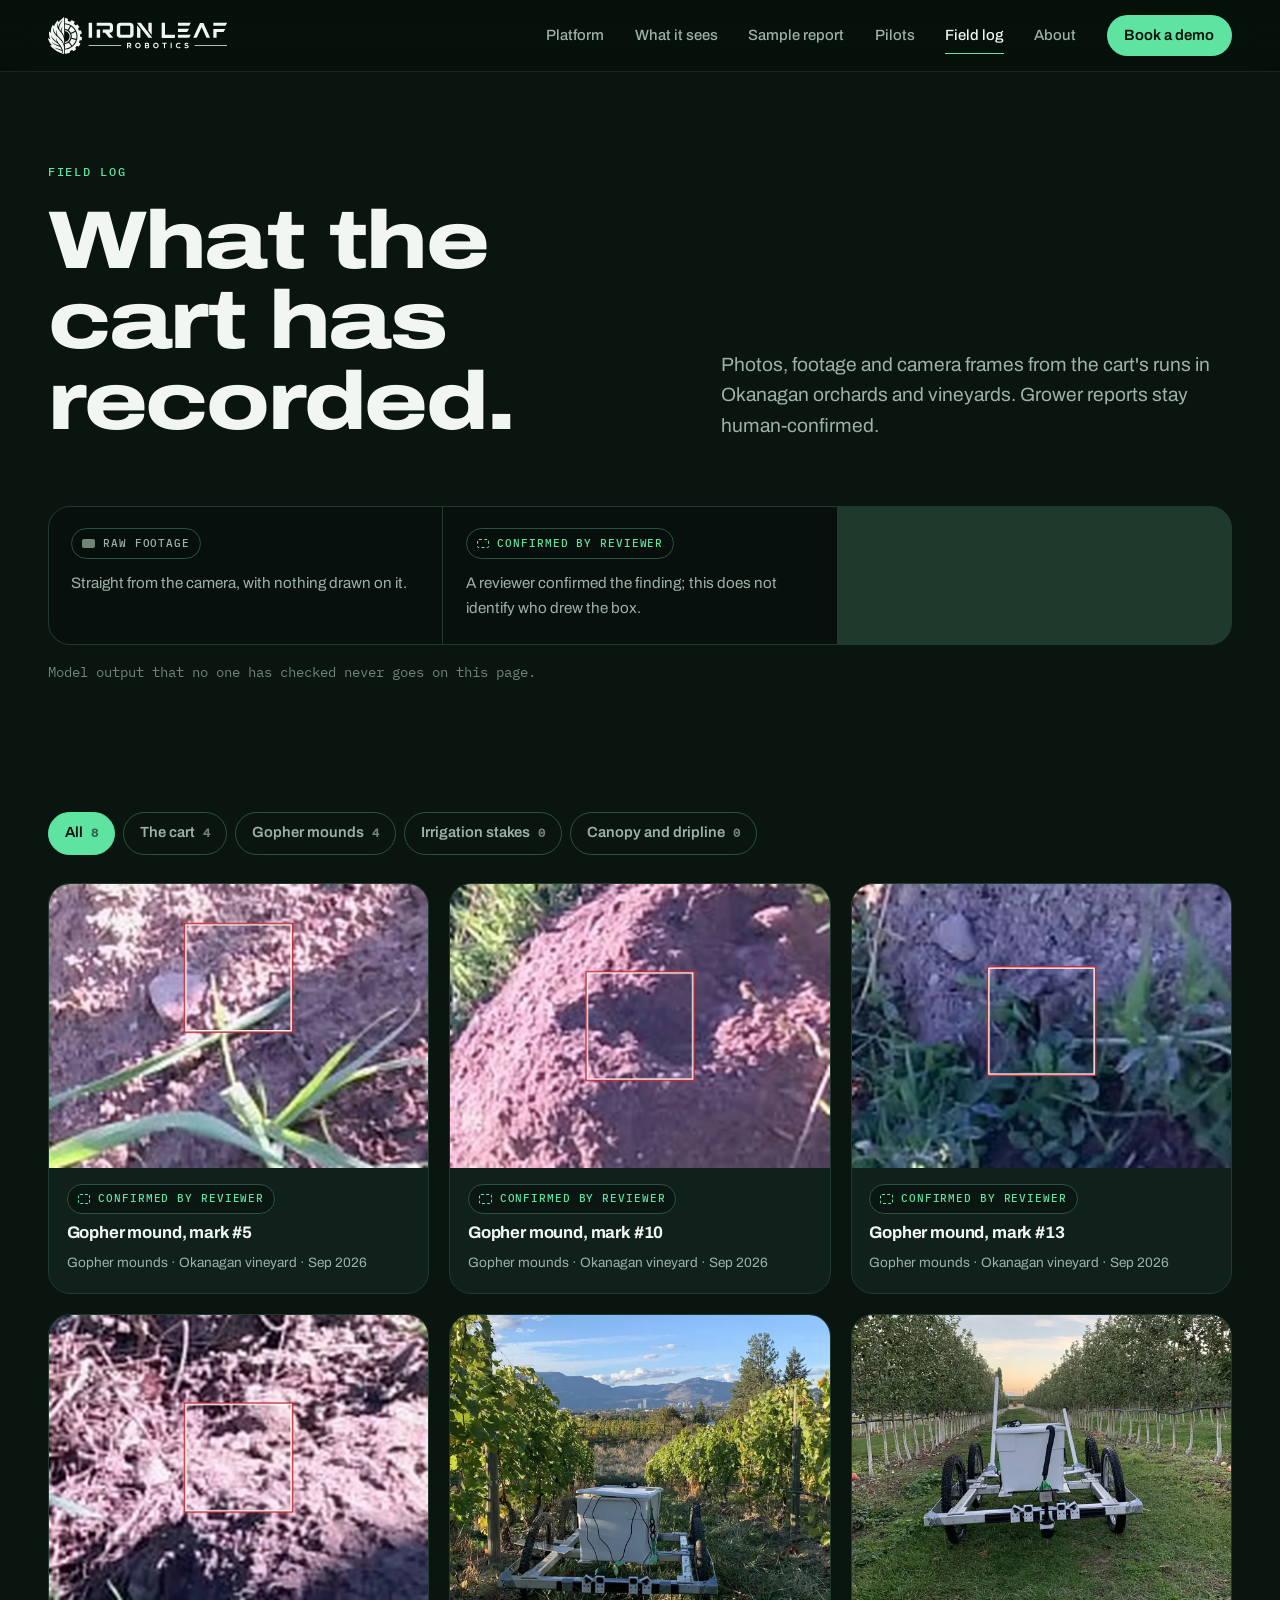
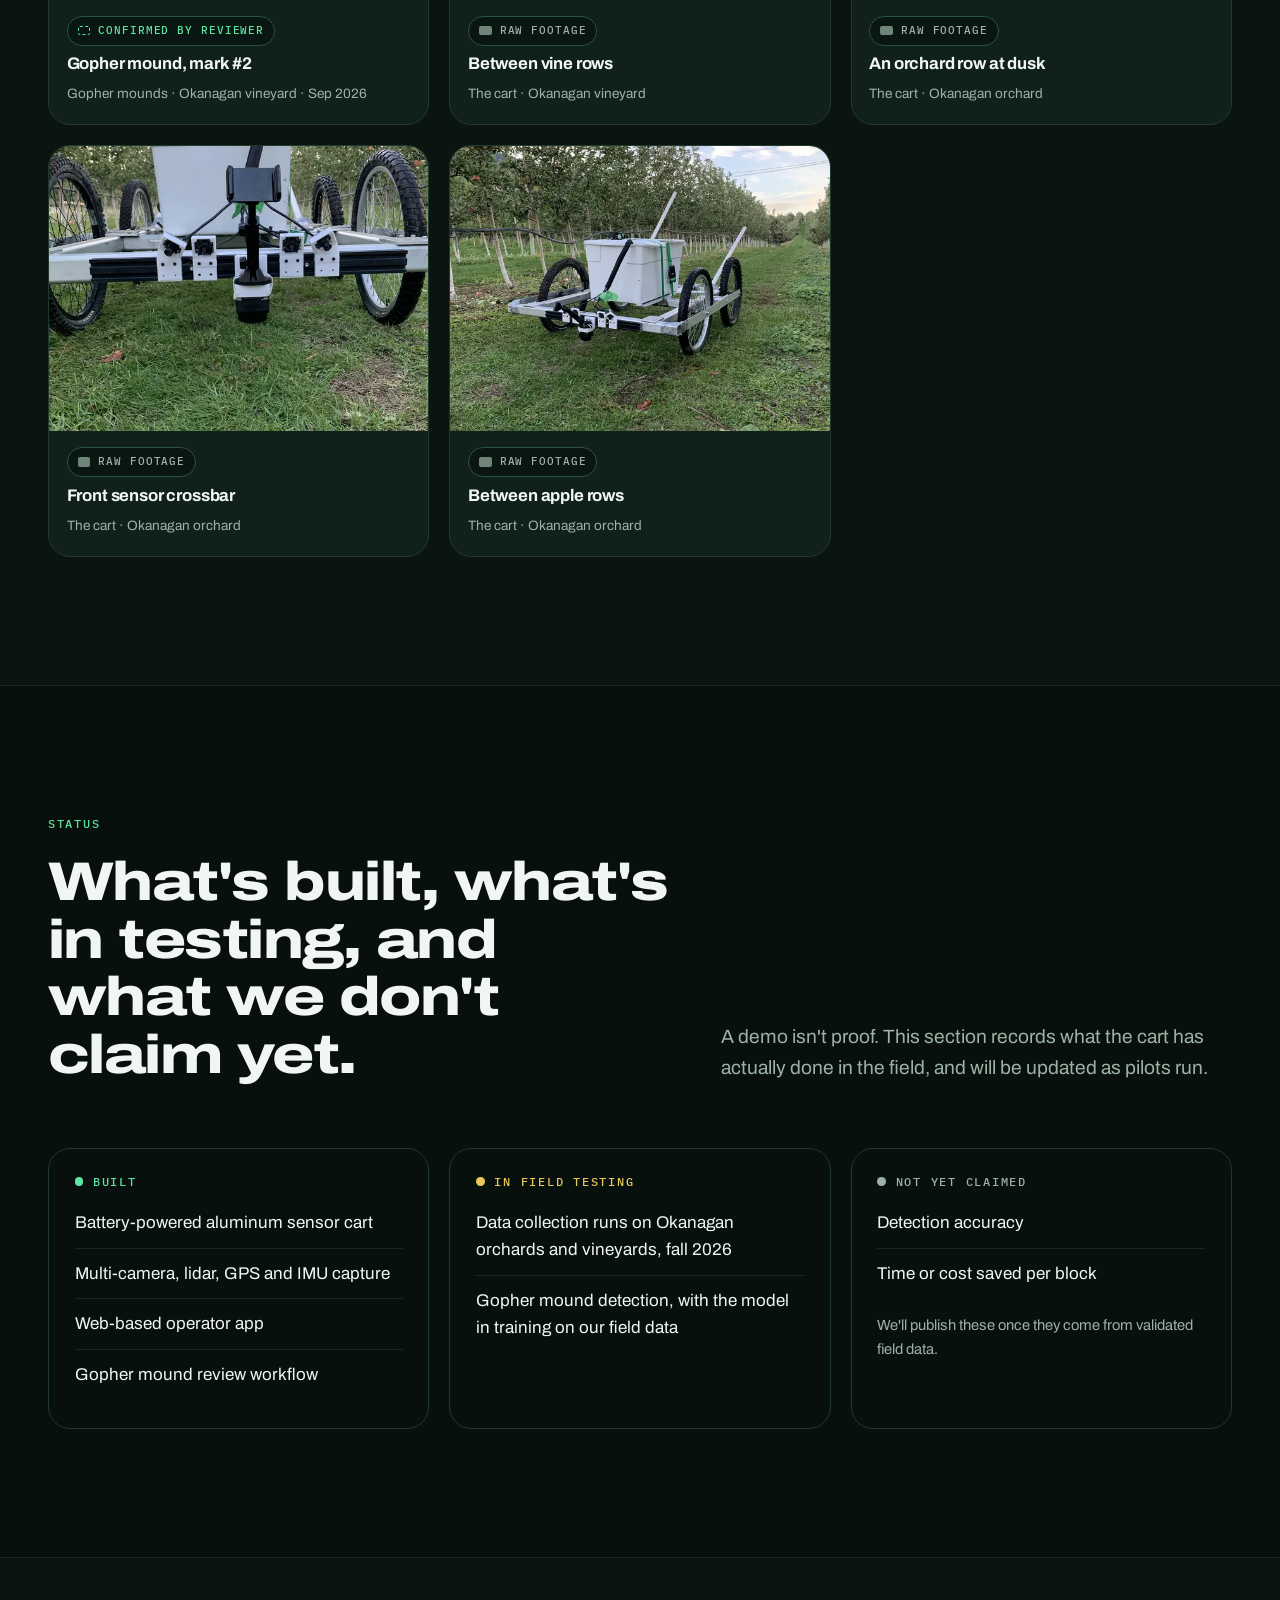
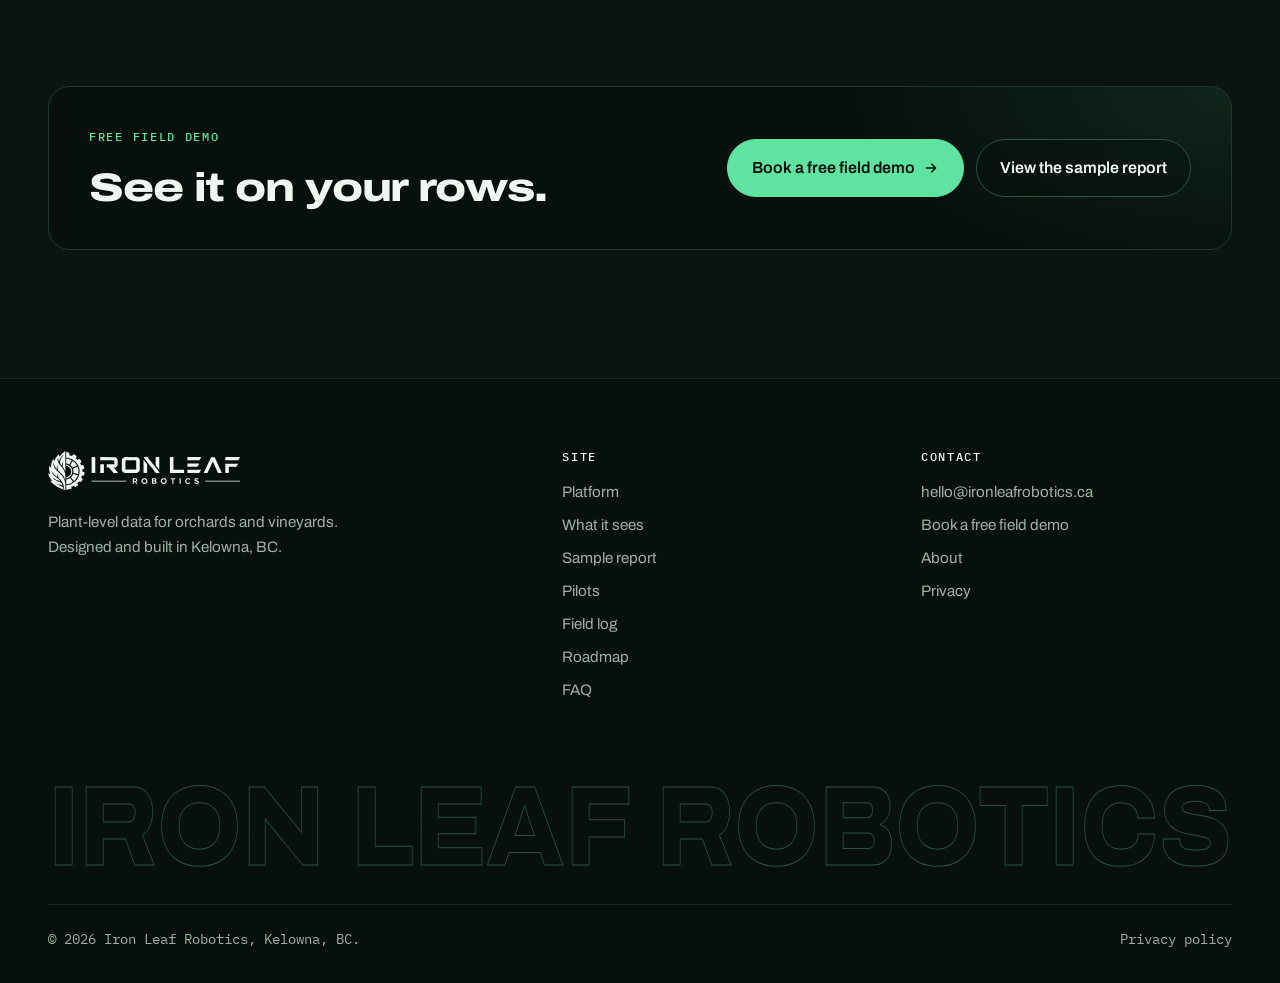
==== commit 23fa2378: "Claims pass for the alum review: tie marks to place (no 'sooner'), grower-backed problem line, no 'e" ====
--- a/field-log/index.html
+++ b/field-log/index.html
@@ -147,7 +147,7 @@
         <div class="s-built reveal" style="--i:0">
           <h3>Built</h3>
           <ul>
-            <li>Aluminum sensor cart with 48 V power system</li>
+            <li>Battery-powered aluminum sensor cart</li>
             <li>Multi-camera, lidar, GPS and IMU capture</li>
             <li>Web-based operator app</li>
             <li>Gopher mound review workflow</li>
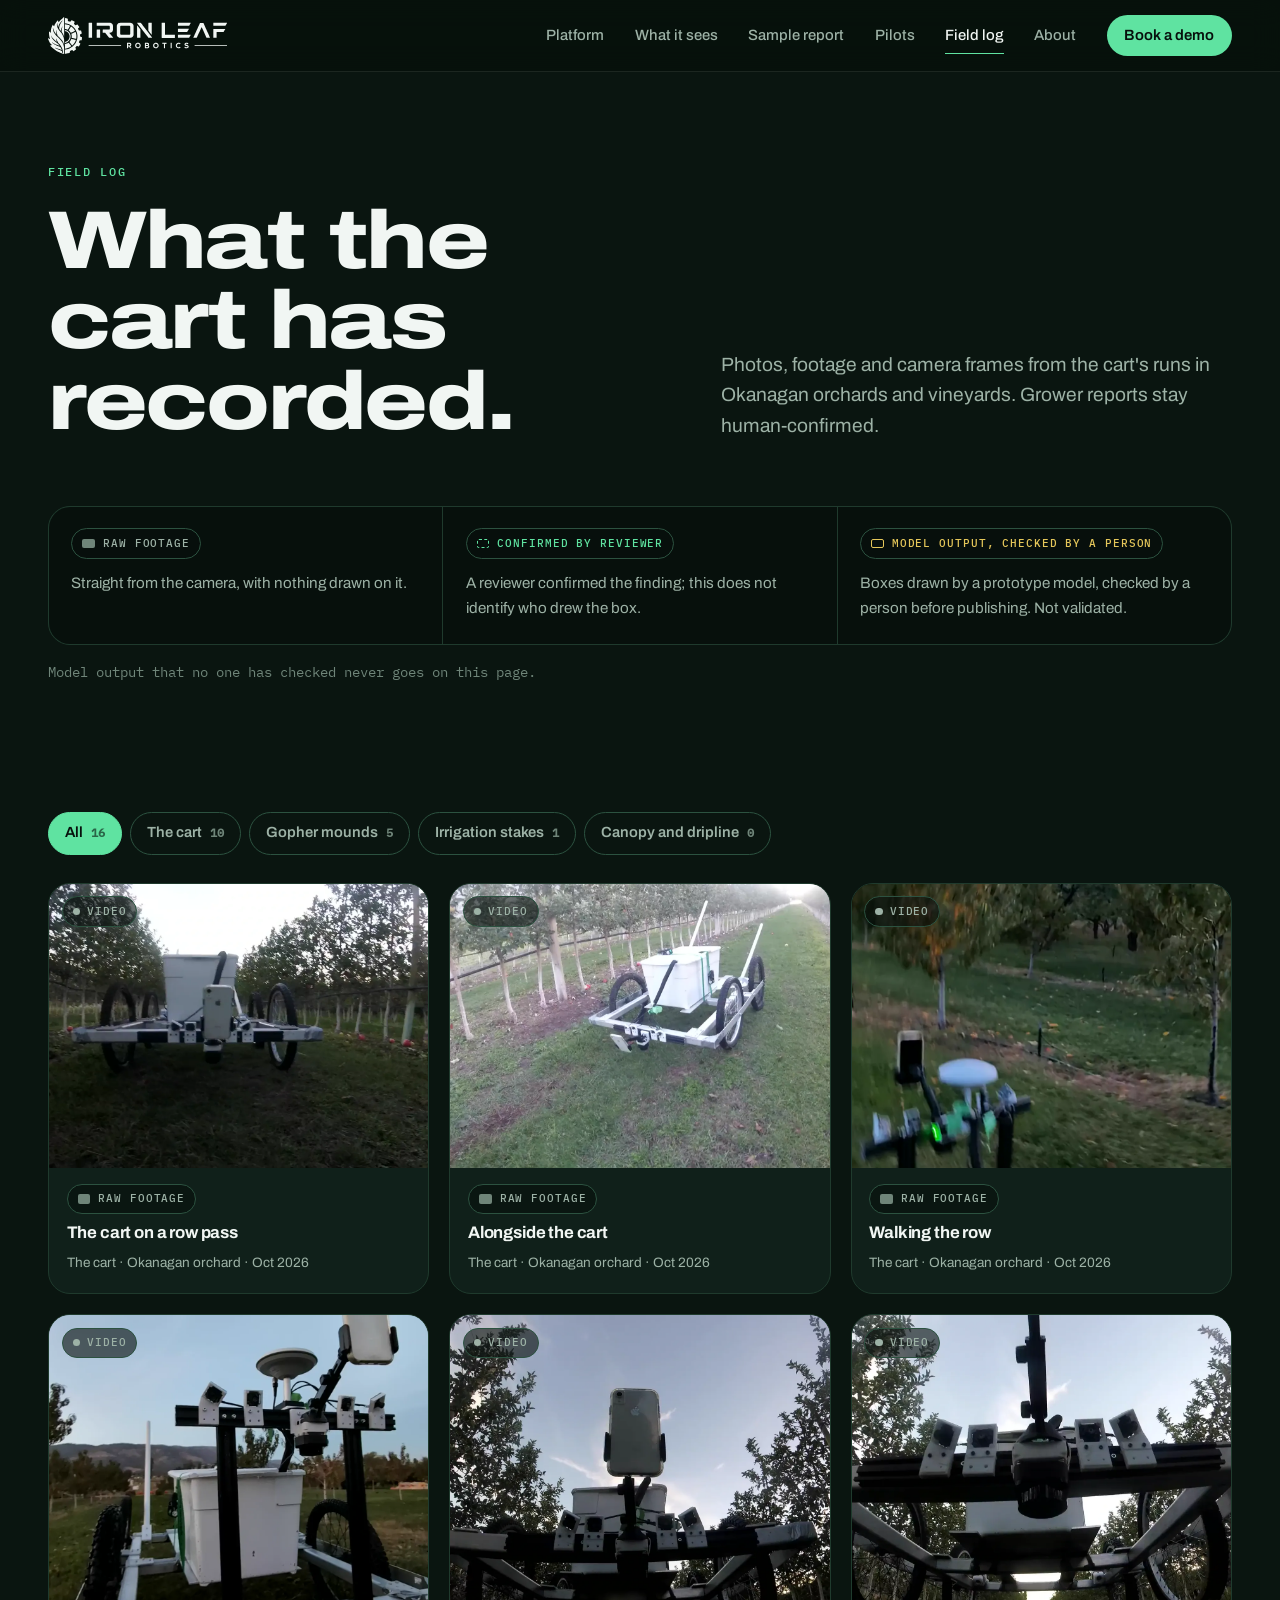
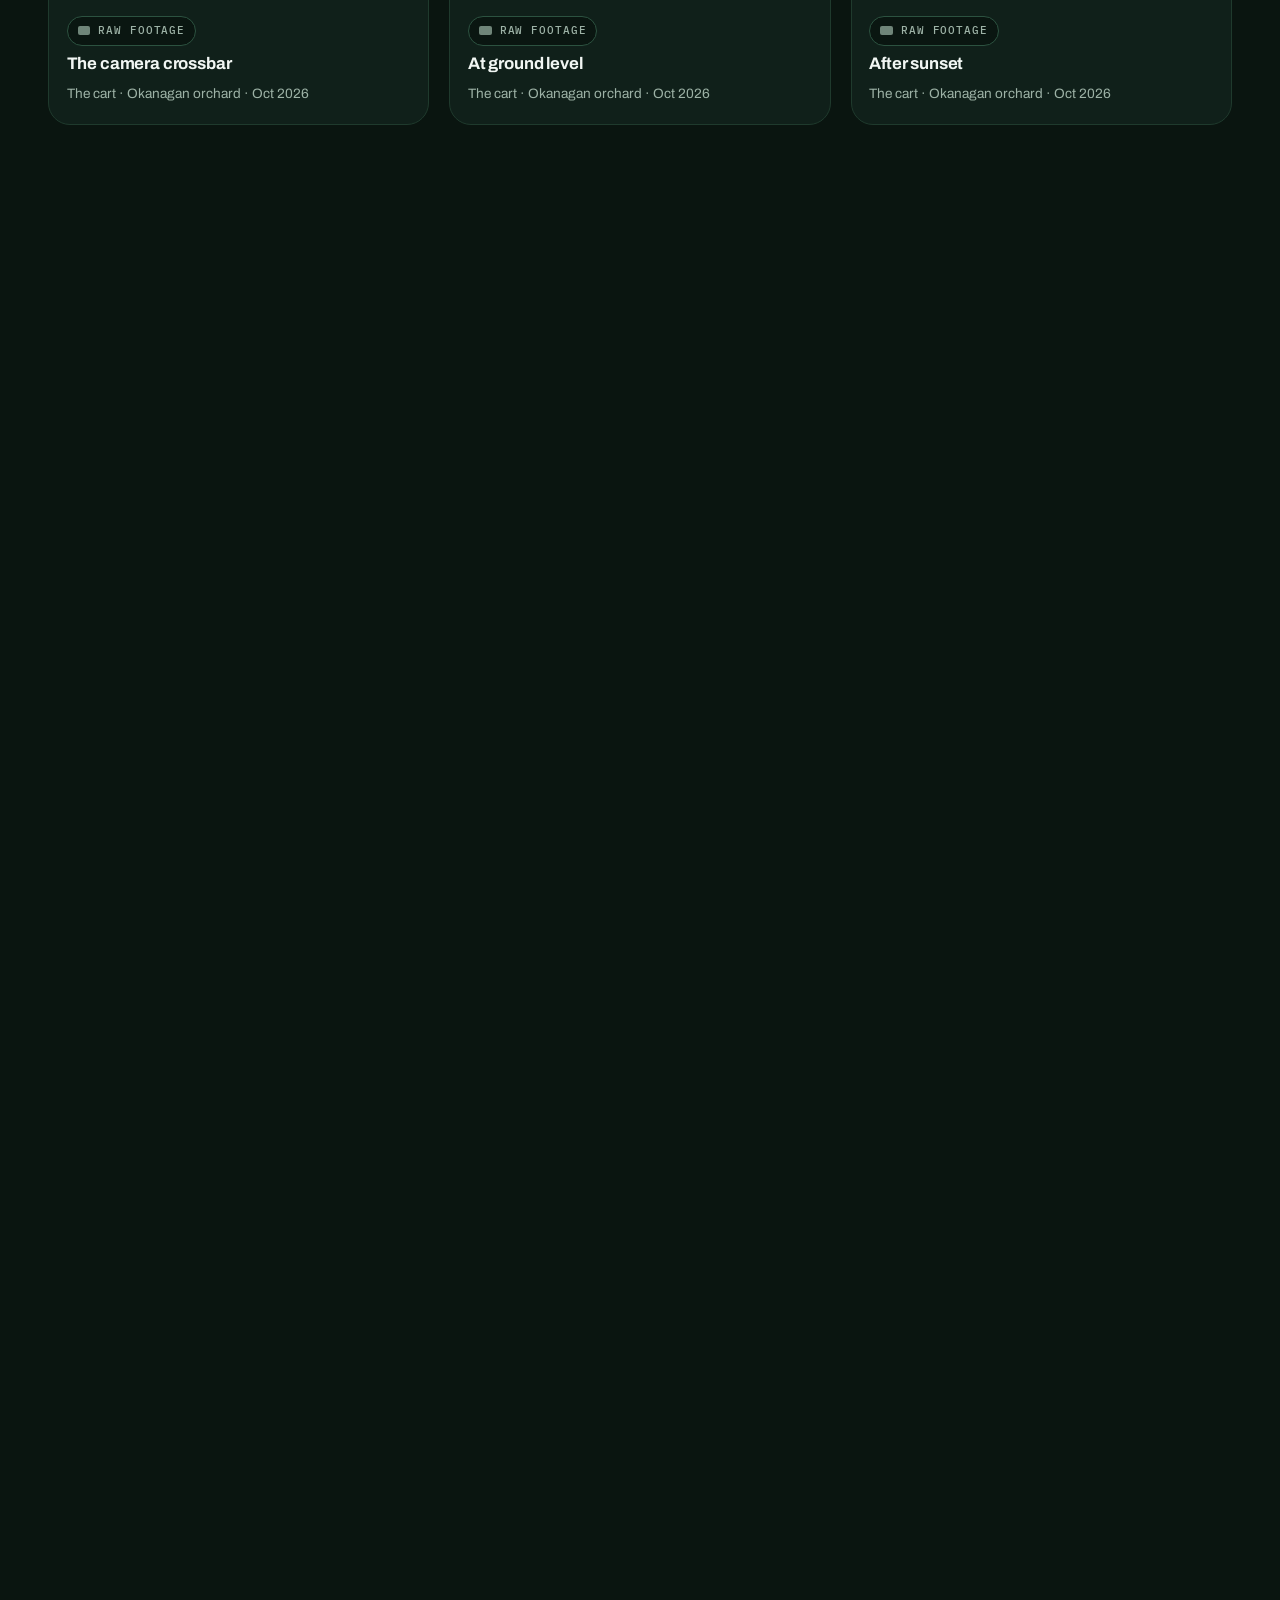
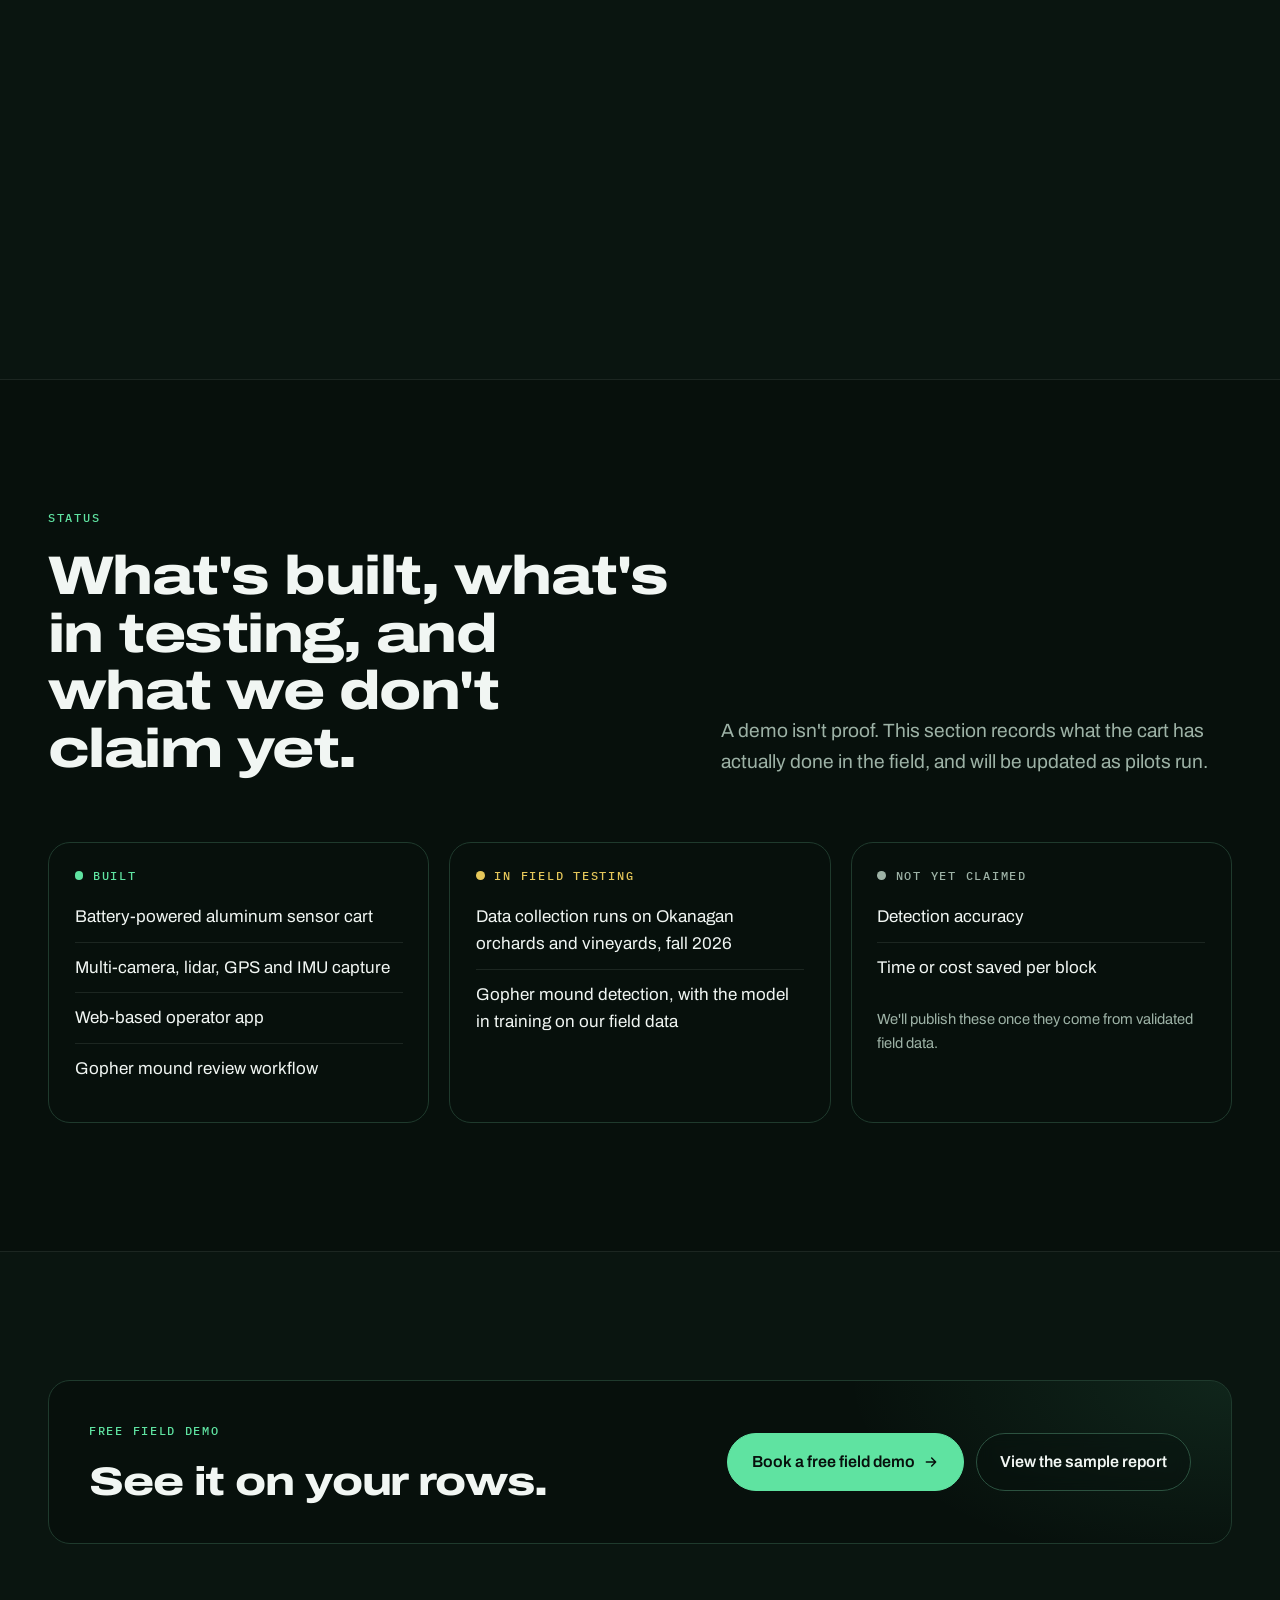
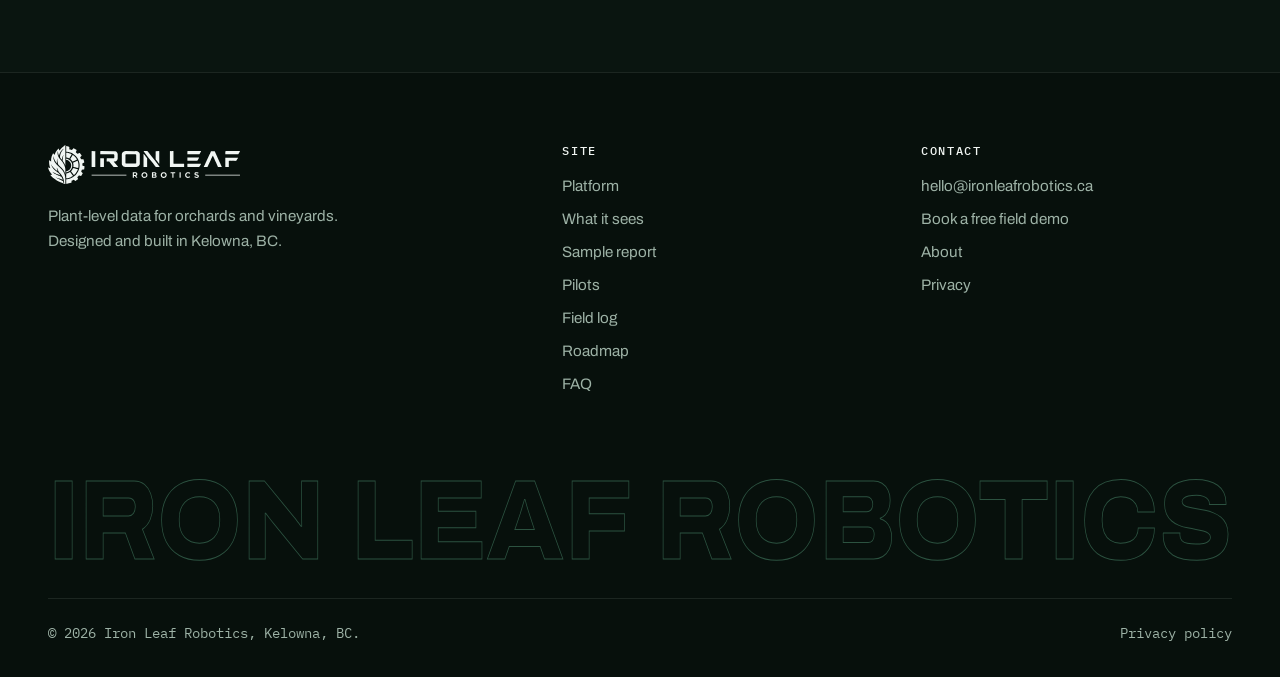
==== commit e4b7ce98: "CV tab placeholders until real5: earlier prototype mound (Tantalus) and stake clips, padded to 16:9 " ====
--- a/field-log/index.html
+++ b/field-log/index.html
@@ -111,6 +111,7 @@
       <ul class="legend reveal" aria-label="How to read the labels">
         <li><span class="chip prov none">Raw footage</span><p>Straight from the camera, with nothing drawn on it.</p></li>
         <li><span class="chip prov hand">Confirmed by reviewer</span><p>A reviewer confirmed the finding; this does not identify who drew the box.</p></li>
+        <li><span class="chip prov model-reviewed">Model output, checked by a person</span><p>Boxes drawn by a prototype model, checked by a person before publishing. Not validated.</p></li>
       </ul>
       <p class="legend-note reveal">Model output that no one has checked never goes on this page.</p>
     </div>
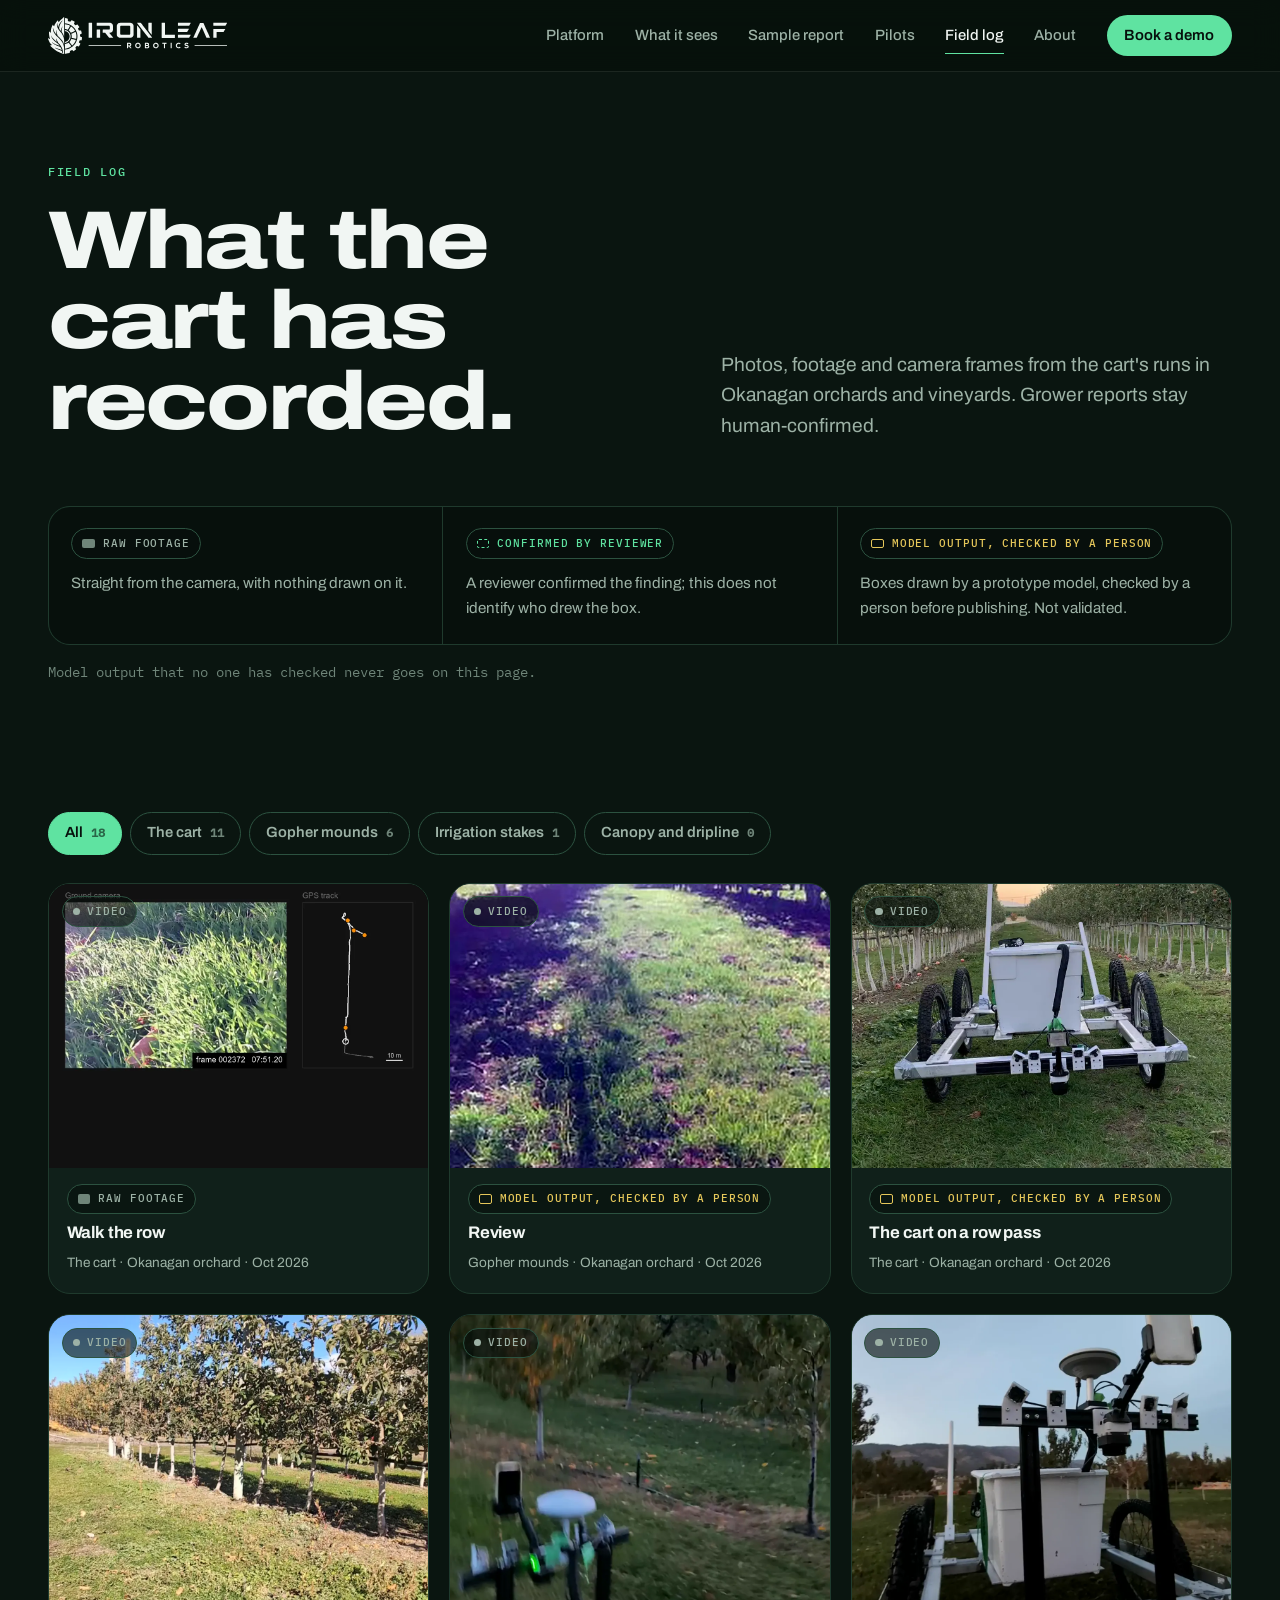
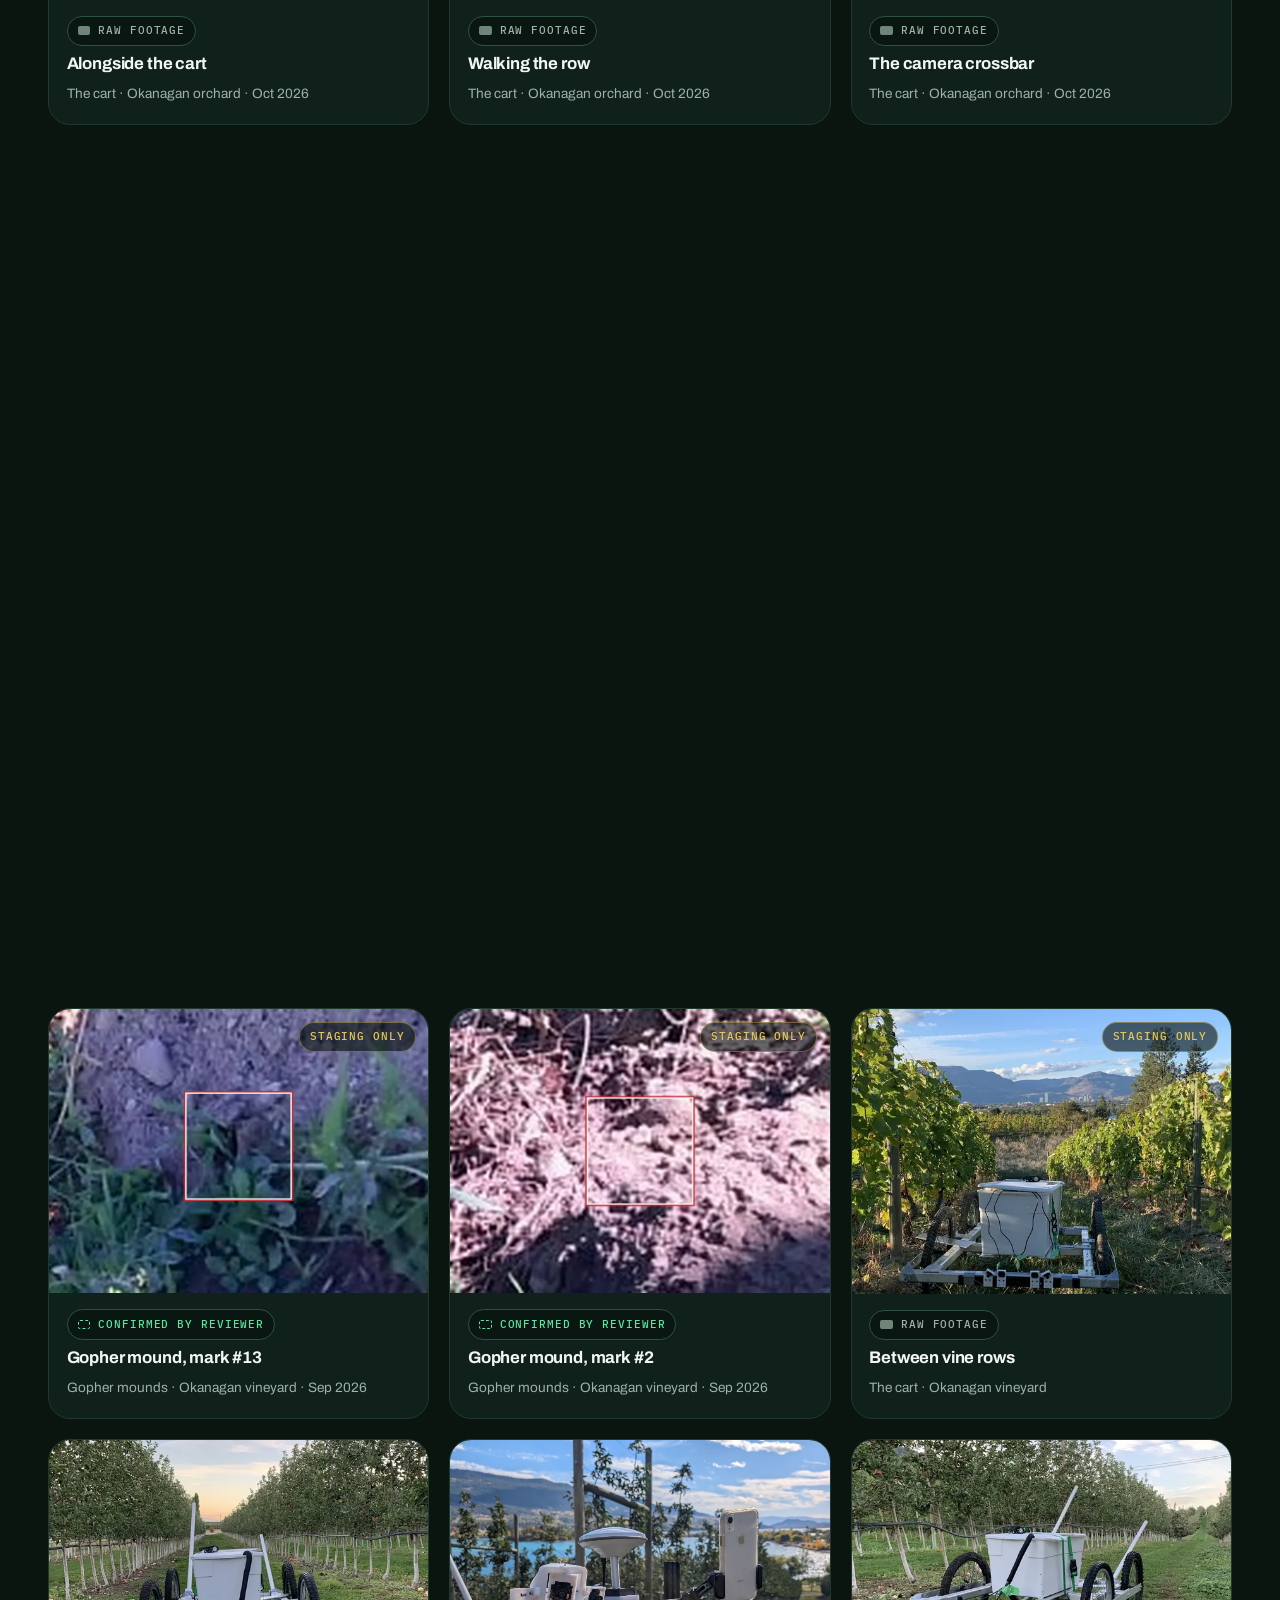
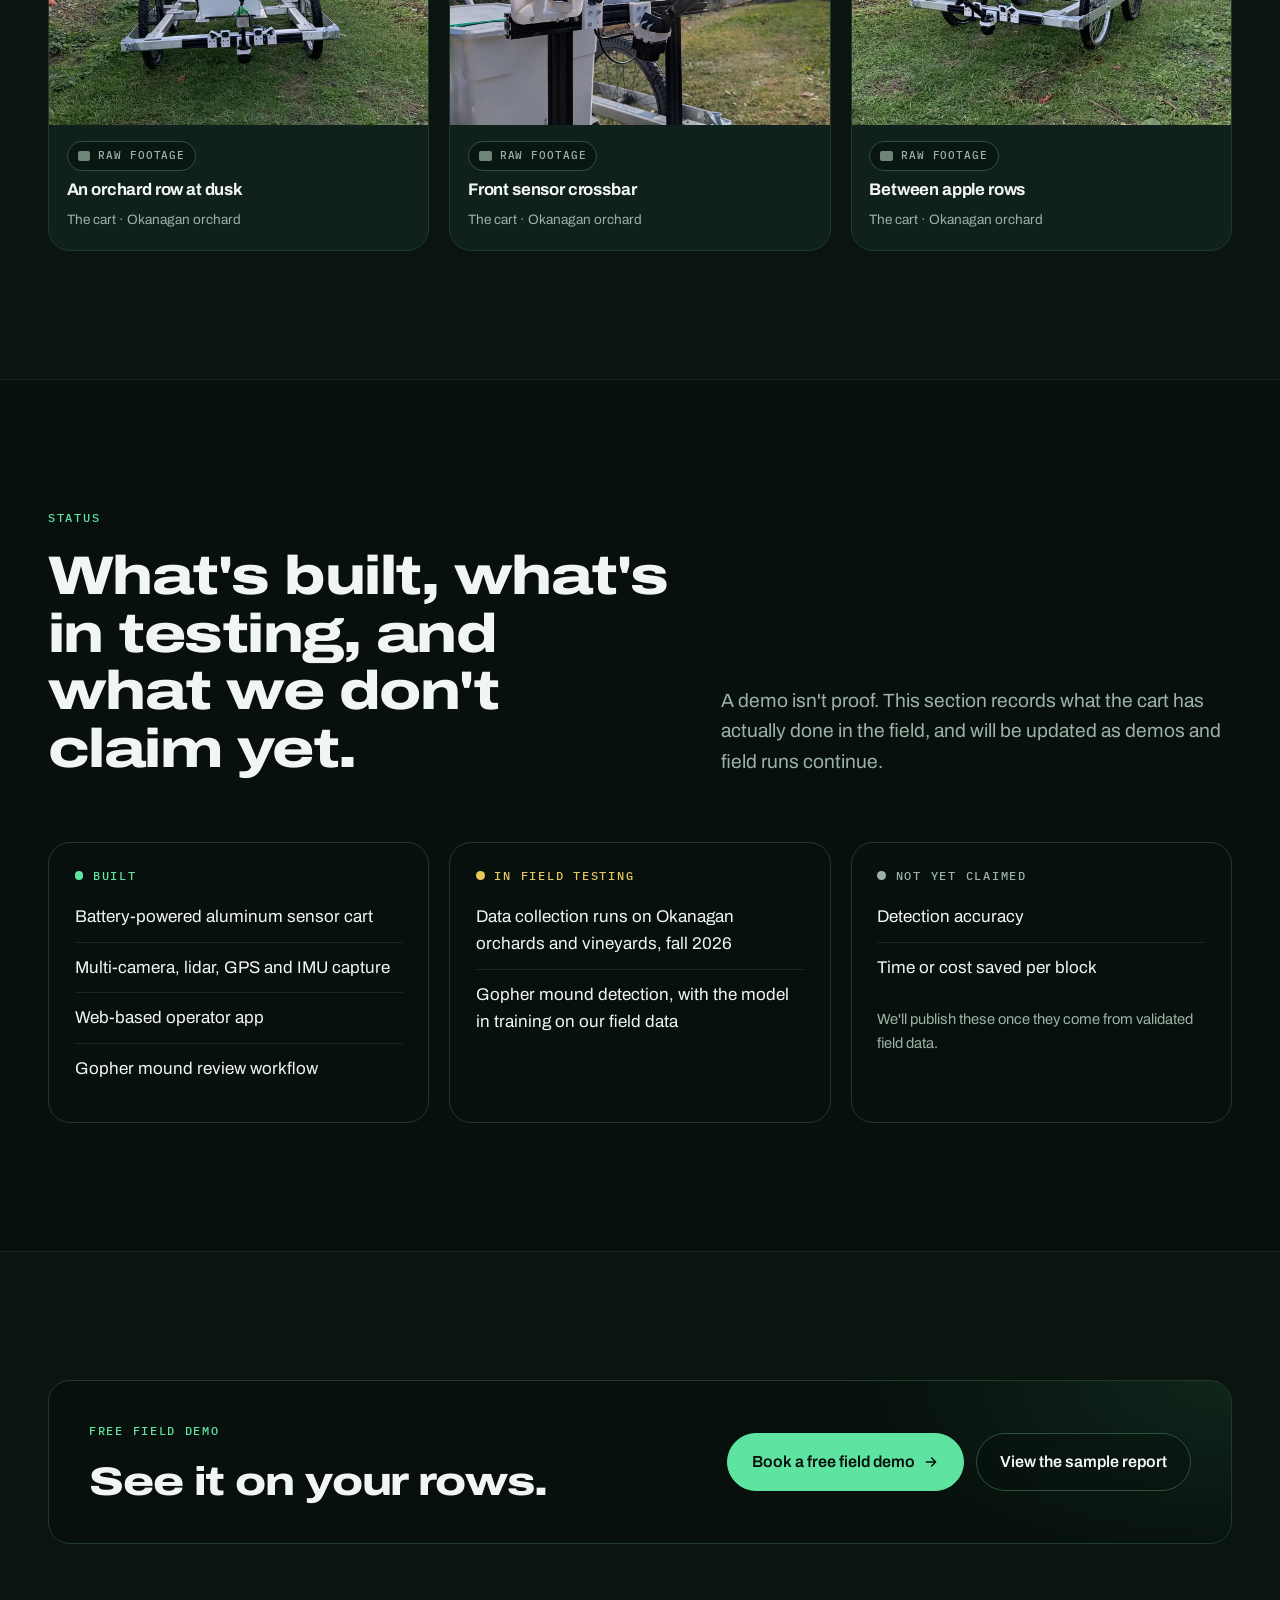
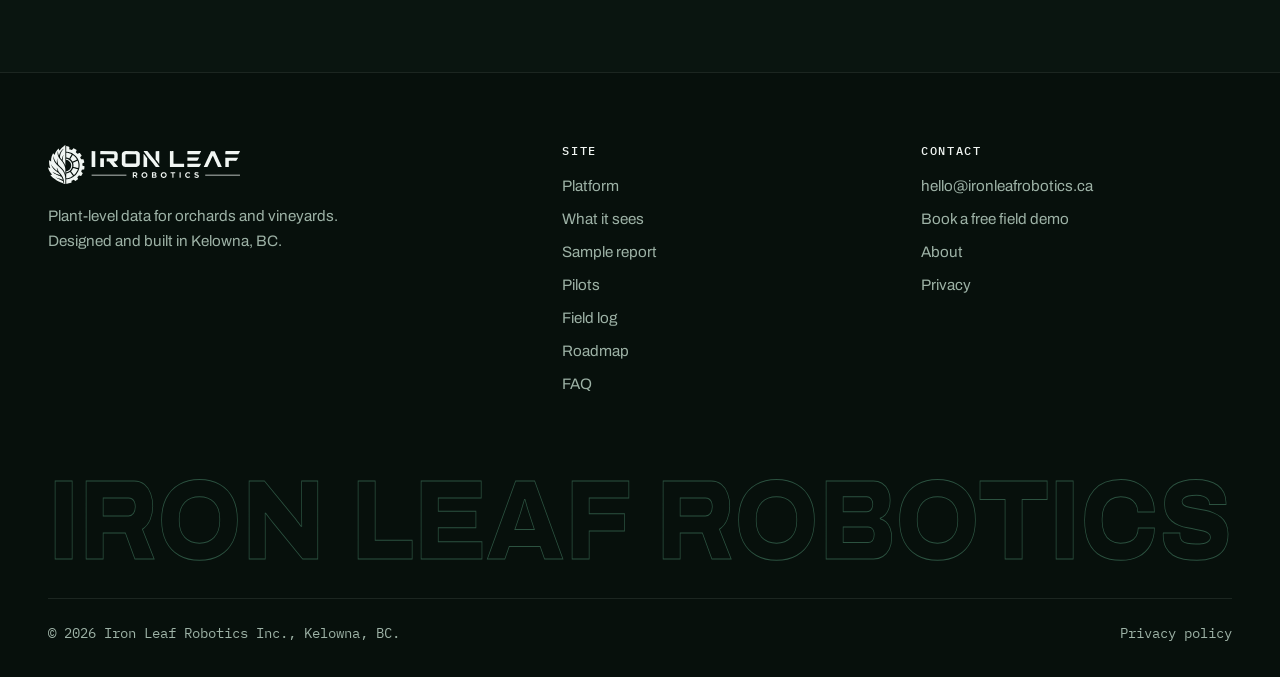
==== commit ee7b6220: "Claims pass on every page: weaken to FACTS, match the application, Gatzke-only footage (ILR R4) Home" ====
--- a/field-log/index.html
+++ b/field-log/index.html
@@ -128,8 +128,8 @@
       </div>
       <ul class="clip-grid" data-clip-grid aria-live="polite">
         <!-- Filled from /assets/media/clips.json. Without JS, the stills below show. -->
-        <li class="clip-card"><div class="clip-media"><img src="/sample-report/photo-5.webp" alt="A cart camera frame with a boxed gopher mound" loading="lazy"></div><div class="clip-body"><span class="chip prov hand">Confirmed by reviewer</span><h3>Gopher mound, mark #5</h3><p class="clip-meta">Gopher mounds · Okanagan vineyard · Sep 2026</p></div></li>
-        <li class="clip-card"><div class="clip-media"><img src="/assets/cart-vineyard.webp" alt="The sensor cart between vine rows, with Kelowna and the hills behind" loading="lazy"></div><div class="clip-body"><span class="chip prov none">Raw footage</span><h3>Between vine rows</h3><p class="clip-meta">The cart · Okanagan vineyard</p></div></li>
+        <li class="clip-card"><div class="clip-media"><img src="/assets/media/field-tracking/field-tracking-poster.webp" alt="From the cart-mounted phone, walking a young apple row" loading="lazy"></div><div class="clip-body"><span class="chip prov none">Raw footage</span><h3>Alongside the cart</h3><p class="clip-meta">The cart · Okanagan orchard · Oct 2026</p></div></li>
+        <li class="clip-card"><div class="clip-media"><img src="/assets/media/gophers-age-01/gophers-age-01-poster.webp" alt="A cart ground camera frame with prototype model boxes on gopher mounds" loading="lazy"></div><div class="clip-body"><span class="chip prov model-reviewed">Model output, checked by a person</span><h3>Gopher mounds: new and week-old</h3><p class="clip-meta">Gopher mounds · Okanagan orchard · Oct 2026</p></div></li>
       </ul>
       <p class="grid-empty" data-grid-empty hidden>No clip published for this finding yet.</p>
     </div>
@@ -142,7 +142,7 @@
           <p class="eyebrow">Status</p>
           <h2>What's built, what's in testing, and what we don't claim yet.</h2>
         </div>
-        <p class="lead reveal" style="--i:1">A demo isn't proof. This section records what the cart has actually done in the field, and will be updated as pilots run.</p>
+        <p class="lead reveal" style="--i:1">A demo isn't proof. This section records what the cart has actually done in the field, and will be updated as demos and field runs continue.</p>
       </div>
       <div class="evidence">
         <div class="s-built reveal" style="--i:0">
@@ -235,7 +235,7 @@
     </div>
     <svg class="wordmark" viewBox="0 0 1000 96" aria-hidden="true" focusable="false"><text x="0" y="84" textLength="1000" lengthAdjust="spacingAndGlyphs">IRON LEAF ROBOTICS</text></svg>
     <div class="bottom">
-      <span>&copy; <span data-year>2026</span> Iron Leaf Robotics, Kelowna, BC.</span>
+      <span>&copy; <span data-year>2026</span> Iron Leaf Robotics Inc., Kelowna, BC.</span>
       <a href="/privacy.html">Privacy policy</a>
     </div>
   </div>
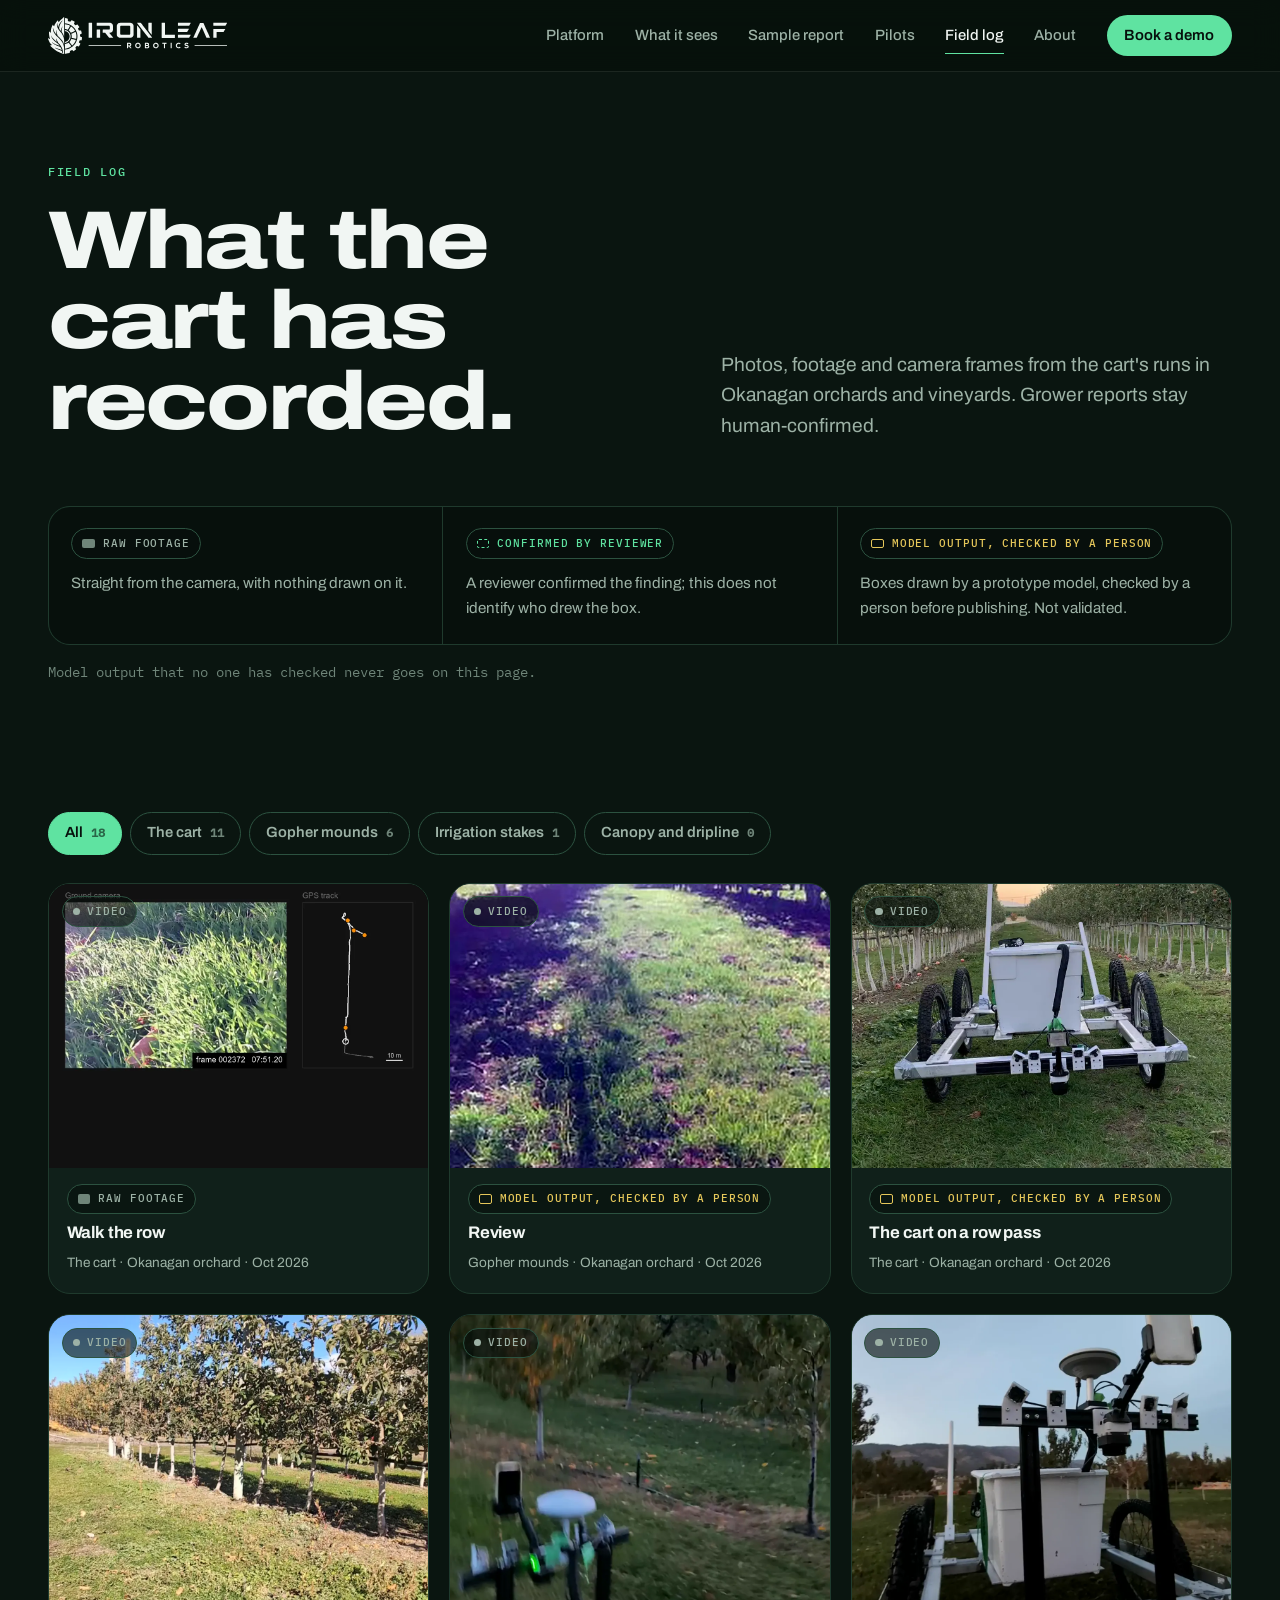
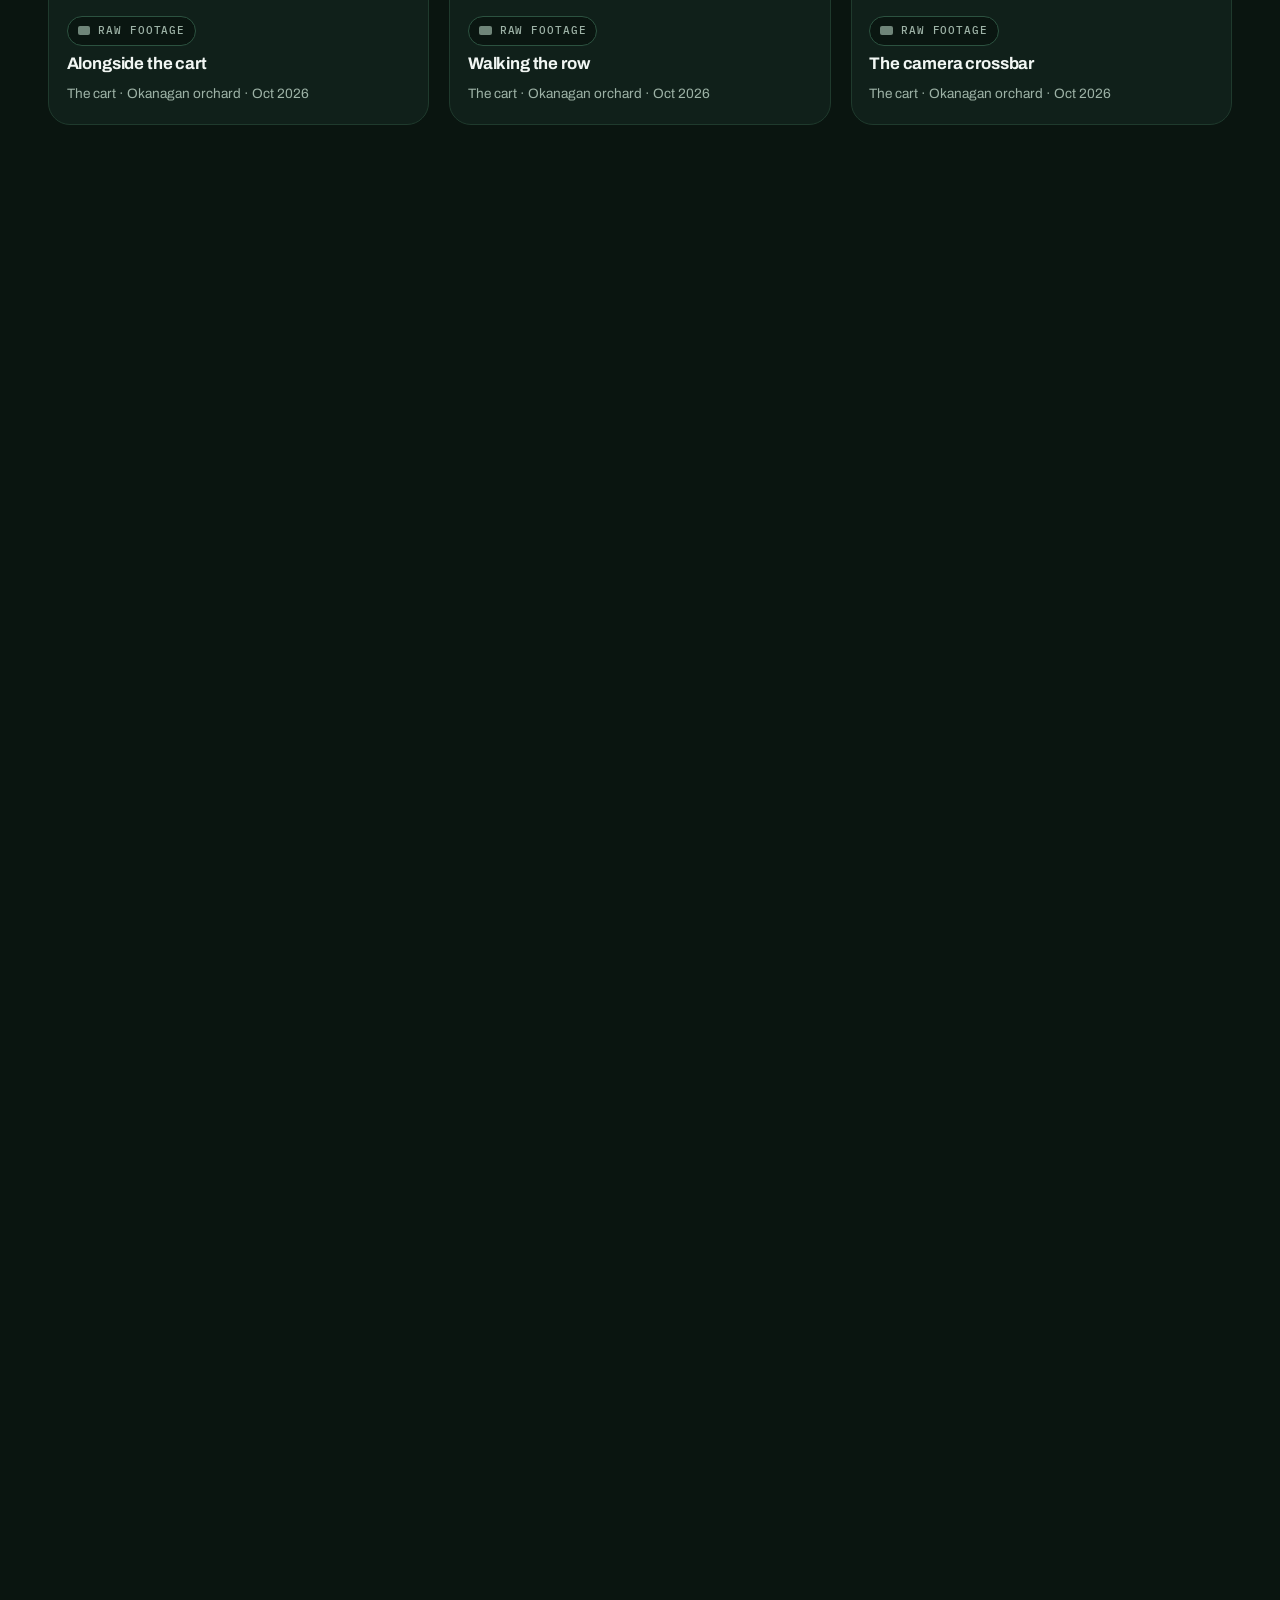
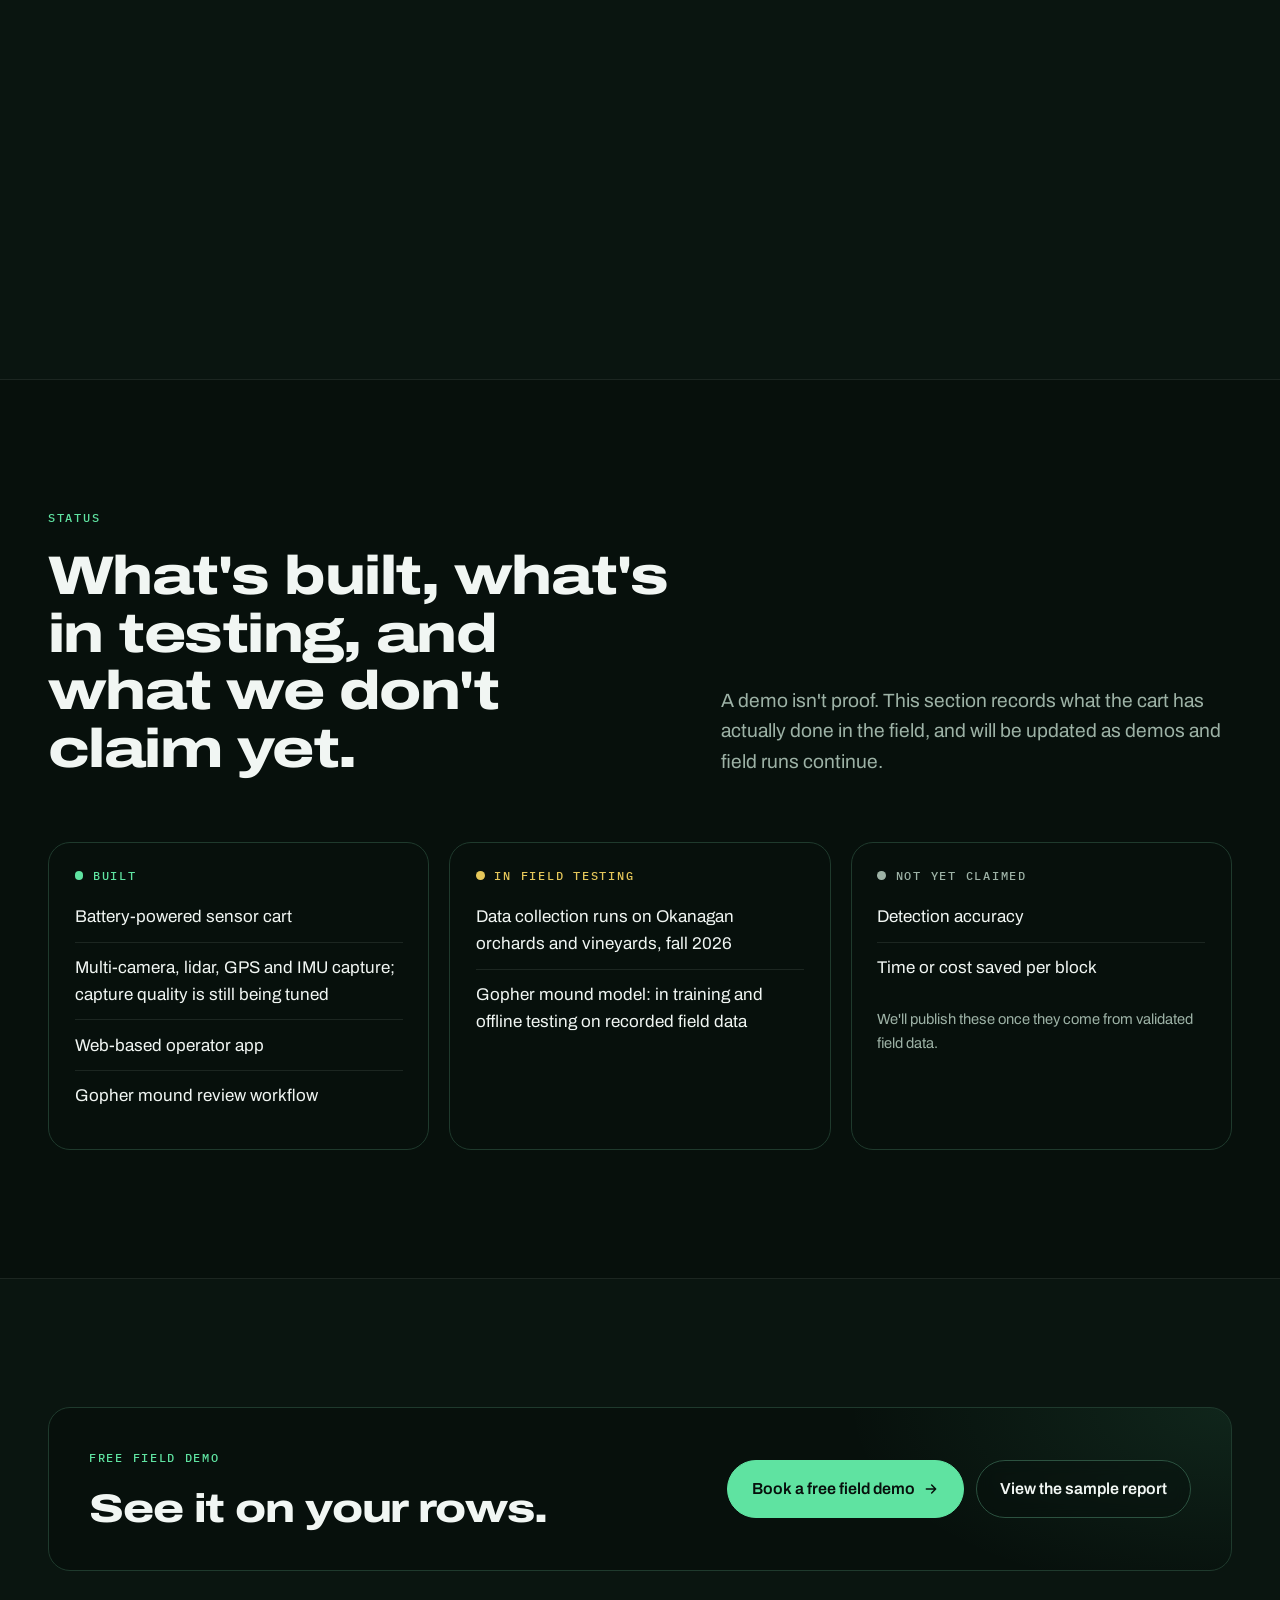
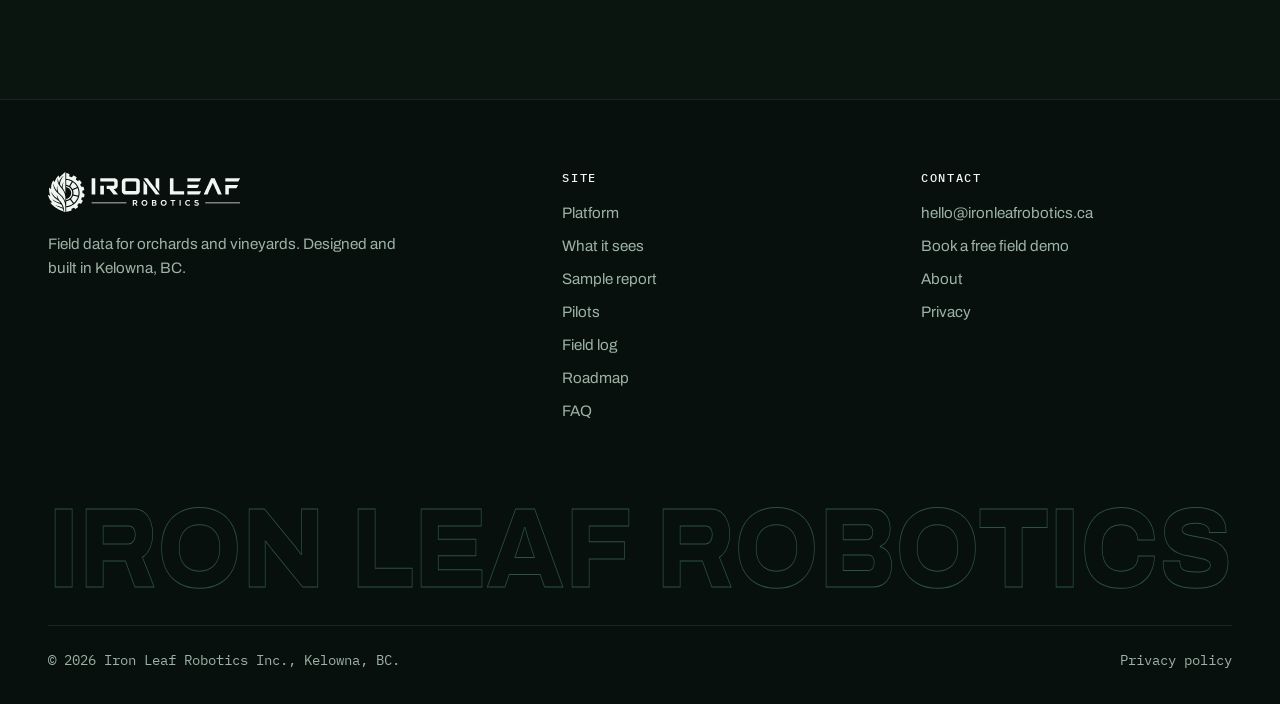
==== commit 39b31bcb: "Claims pass round 2: fixes from the independent preflight review (ILR R4) Weakened: 'Plant-level dat" ====
--- a/field-log/index.html
+++ b/field-log/index.html
@@ -148,8 +148,8 @@
         <div class="s-built reveal" style="--i:0">
           <h3>Built</h3>
           <ul>
-            <li>Battery-powered aluminum sensor cart</li>
-            <li>Multi-camera, lidar, GPS and IMU capture</li>
+            <li>Battery-powered sensor cart</li>
+            <li>Multi-camera, lidar, GPS and IMU capture; capture quality is still being tuned</li>
             <li>Web-based operator app</li>
             <li>Gopher mound review workflow</li>
           </ul>
@@ -158,7 +158,7 @@
           <h3>In field testing</h3>
           <ul>
             <li>Data collection runs on Okanagan orchards and vineyards, fall 2026</li>
-            <li>Gopher mound detection, with the model in training on our field data</li>
+            <li>Gopher mound model: in training and offline testing on recorded field data</li>
           </ul>
         </div>
         <div class="s-not reveal" style="--i:2">
@@ -209,7 +209,7 @@
     <div class="top">
       <div>
         <a class="lockup" href="/" aria-label="Iron Leaf Robotics home"><img src="/assets/ilr-lockup.svg" alt="Iron Leaf Robotics" width="874" height="180"></a>
-        <p style="margin:0;max-width:22rem">Plant-level data for orchards and vineyards. Designed and built in Kelowna, BC.</p>
+        <p style="margin:0;max-width:22rem">Field data for orchards and vineyards. Designed and built in Kelowna, BC.</p>
       </div>
       <div>
         <h4>Site</h4>
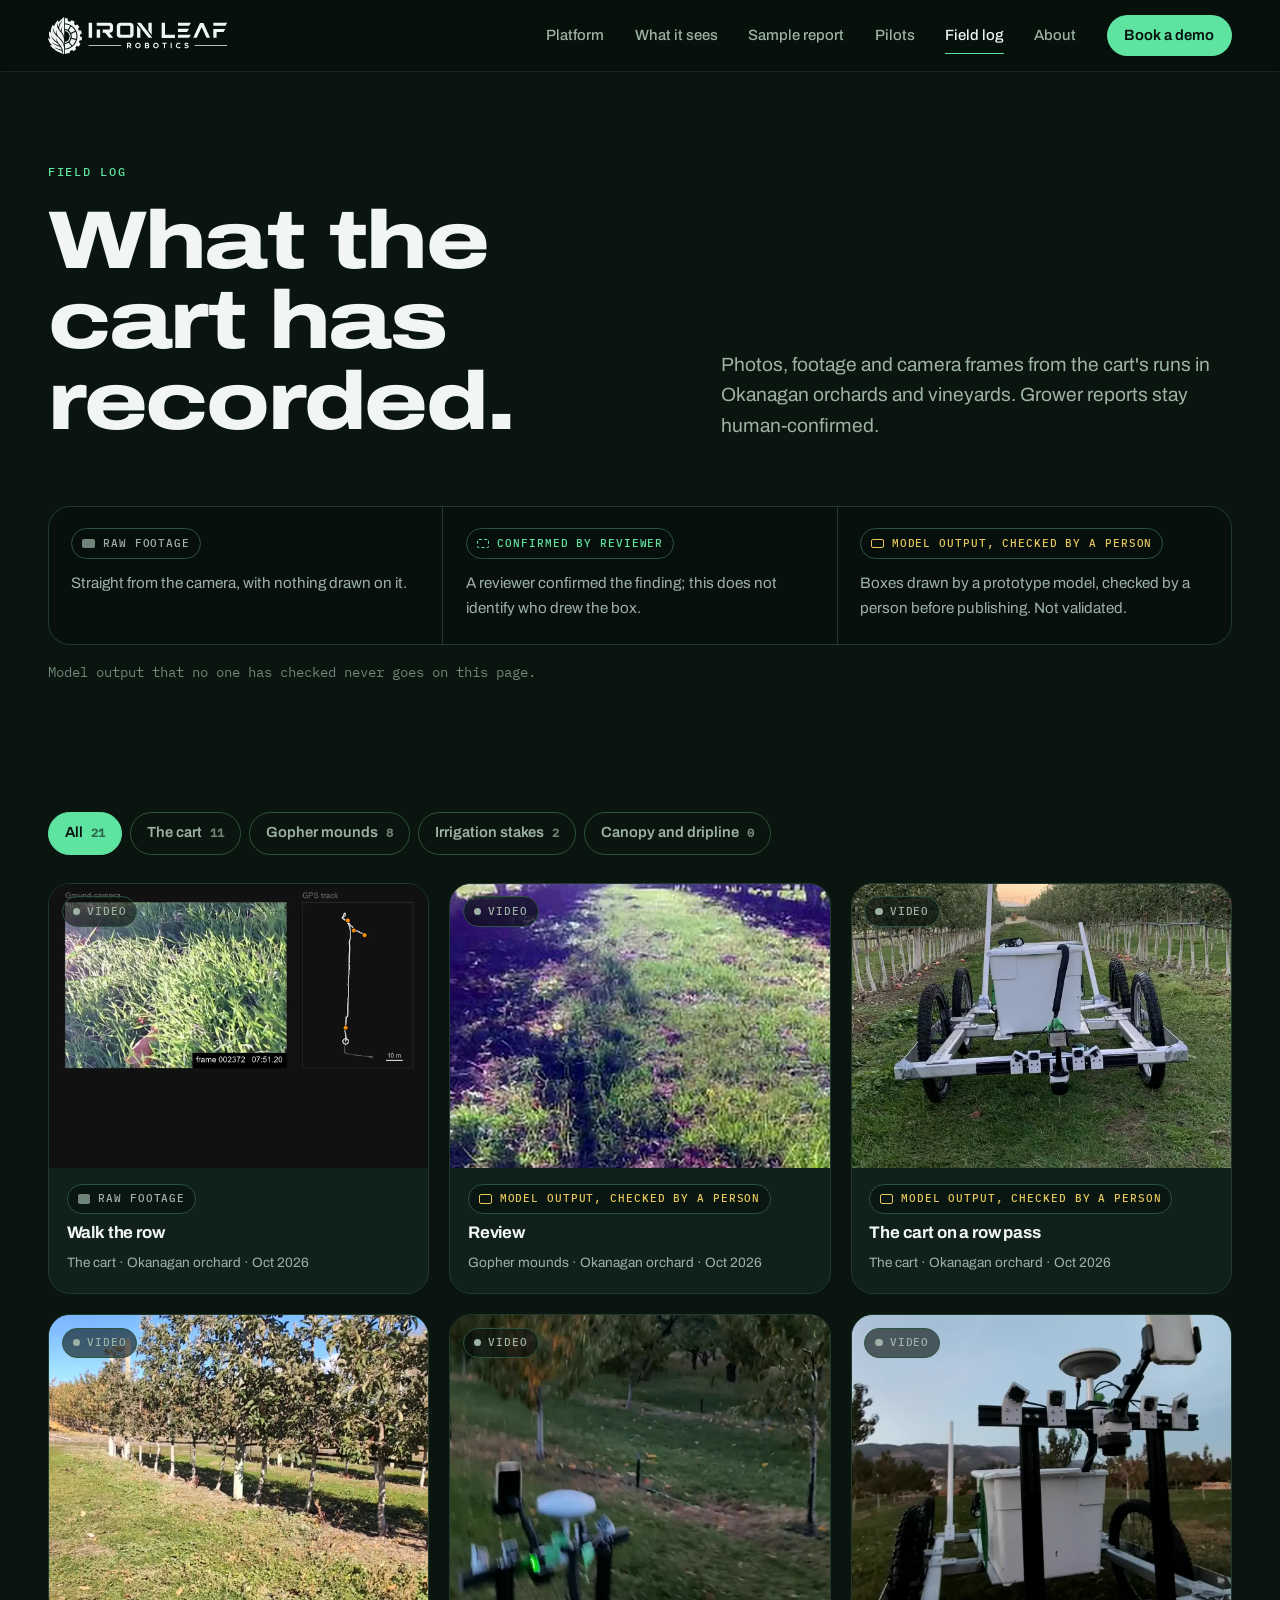
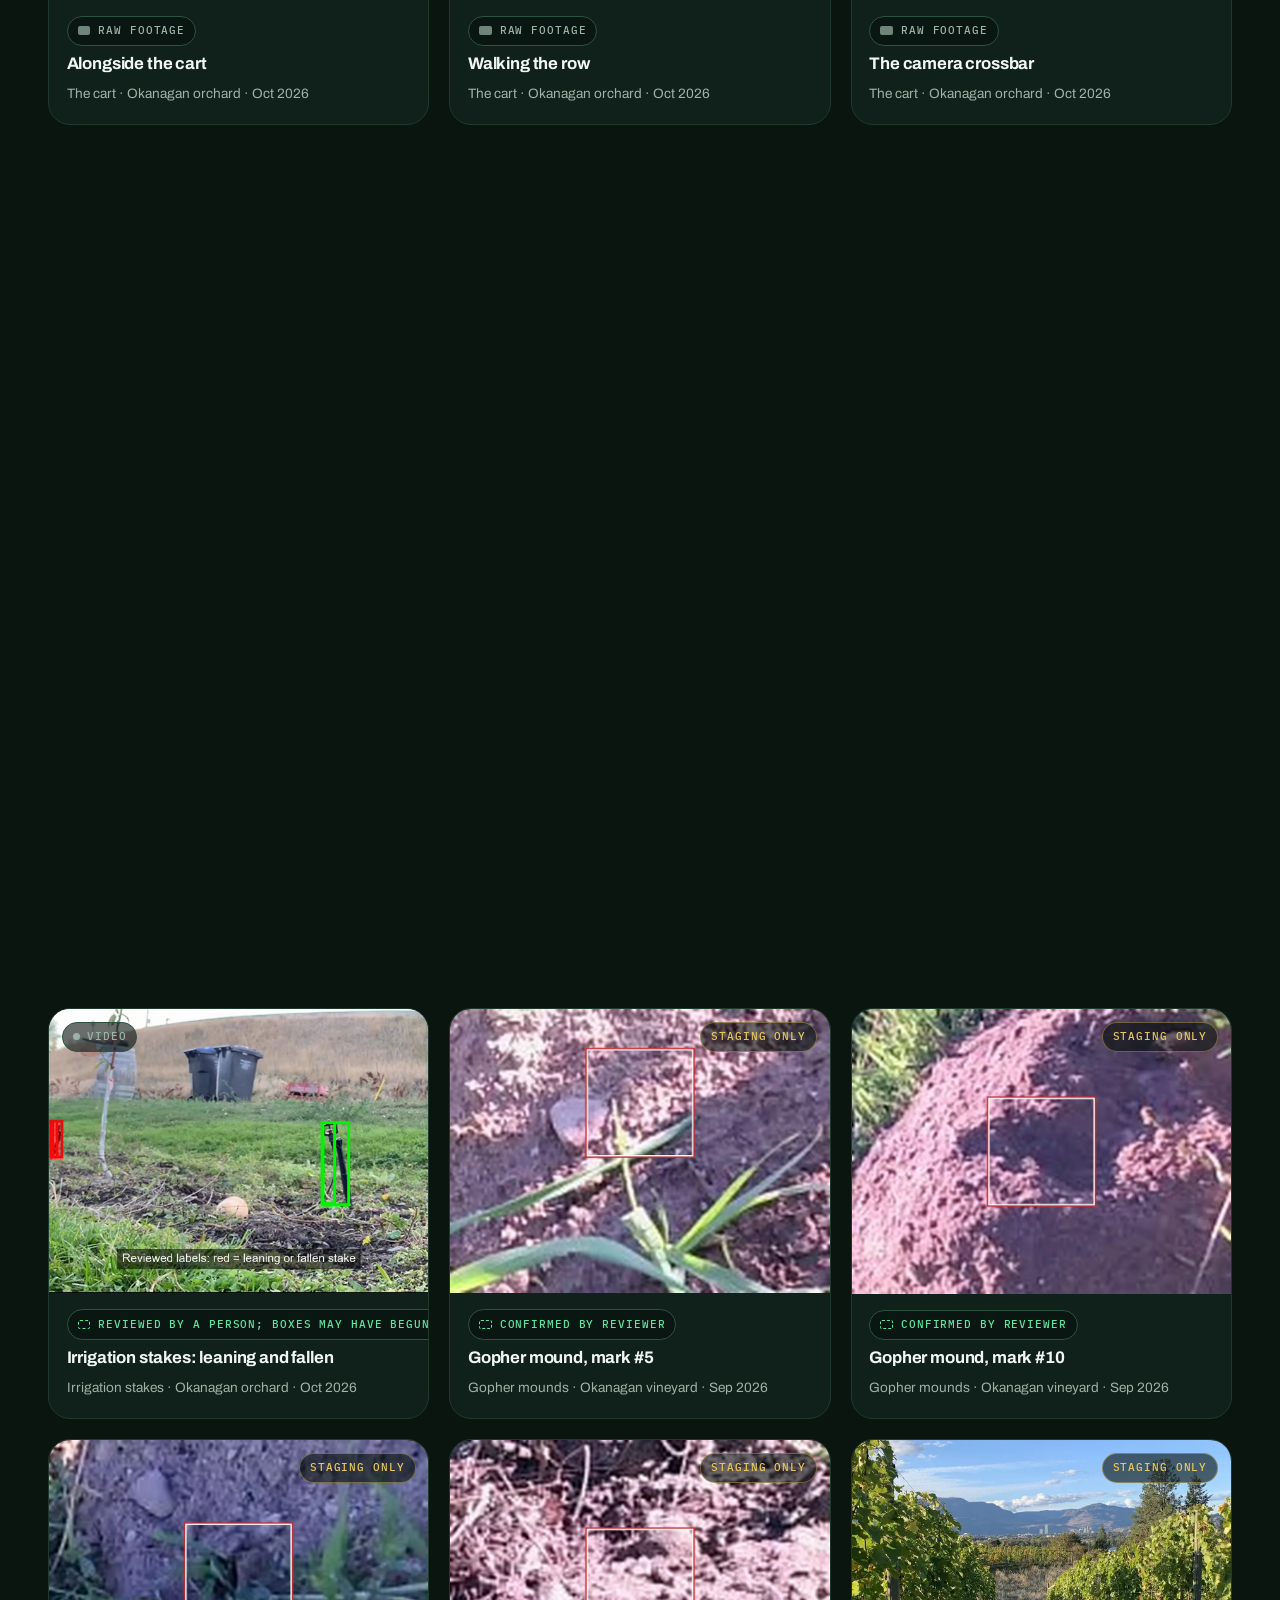
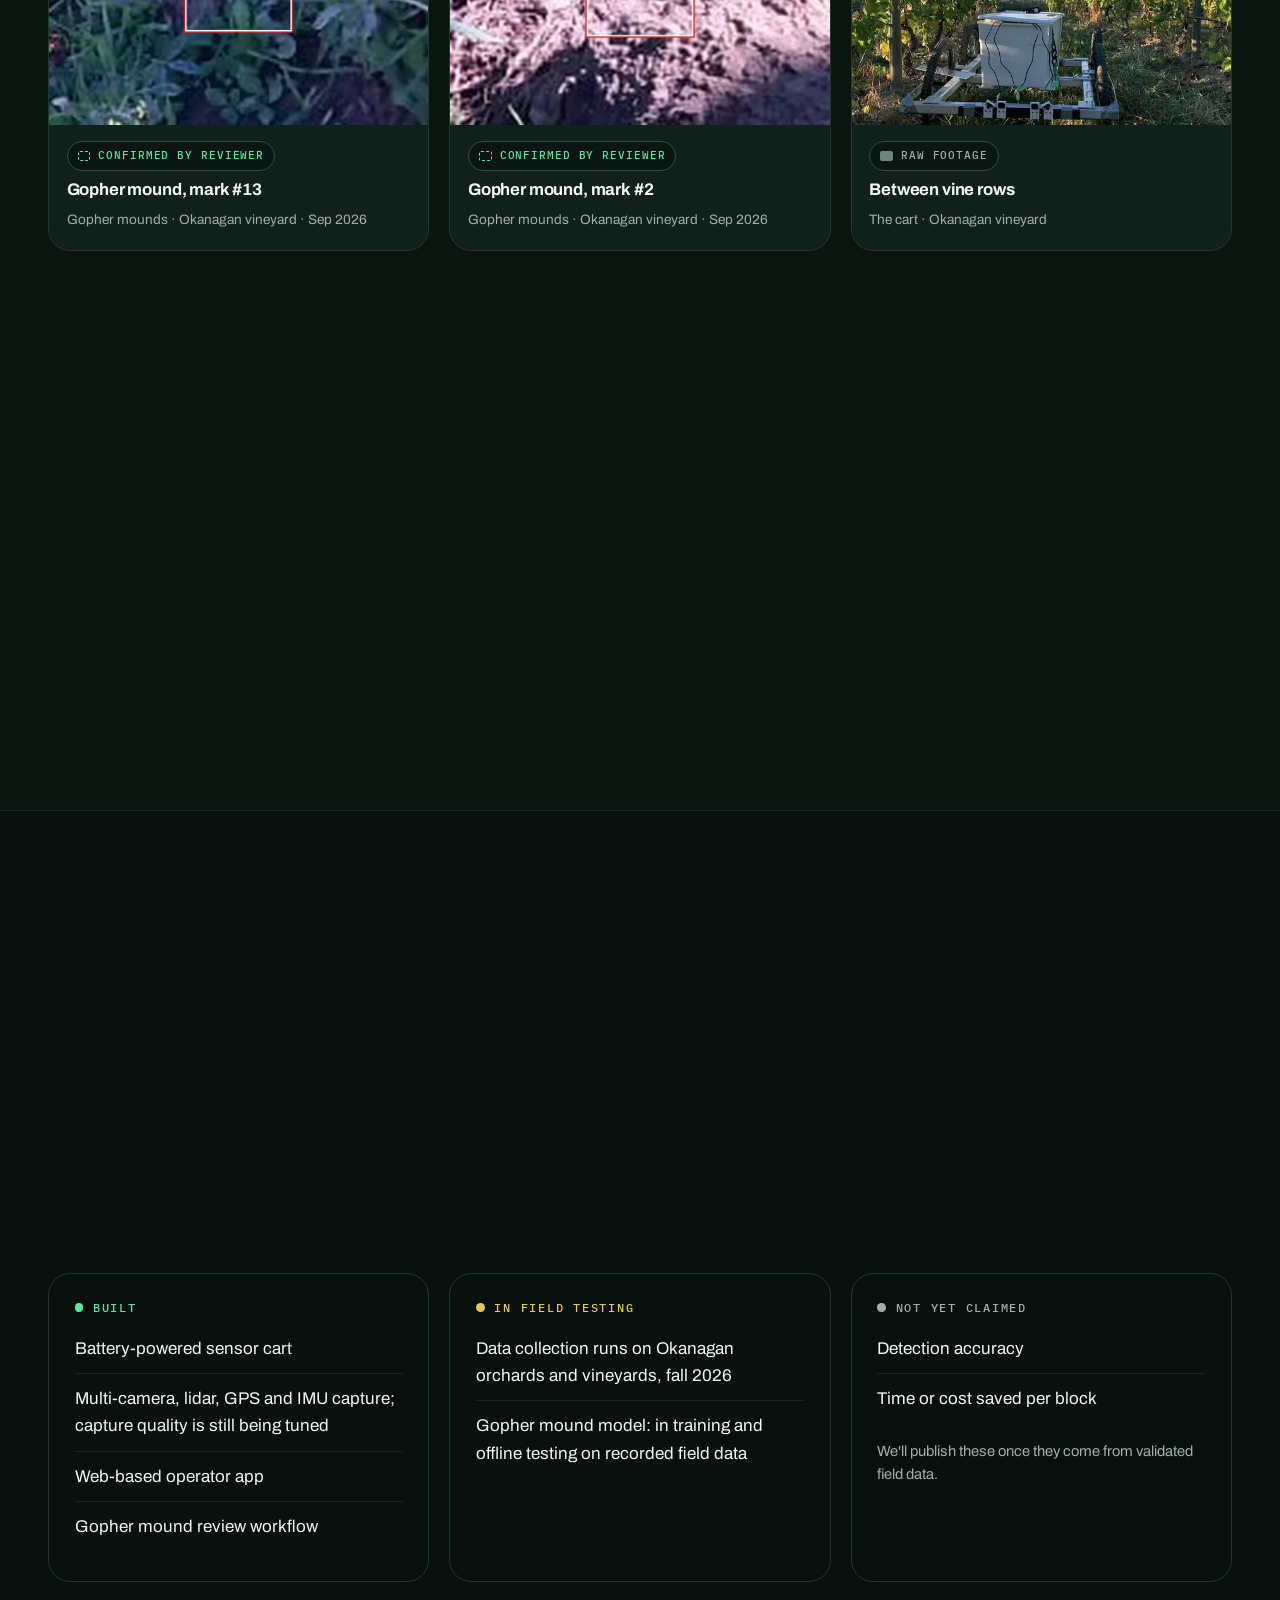
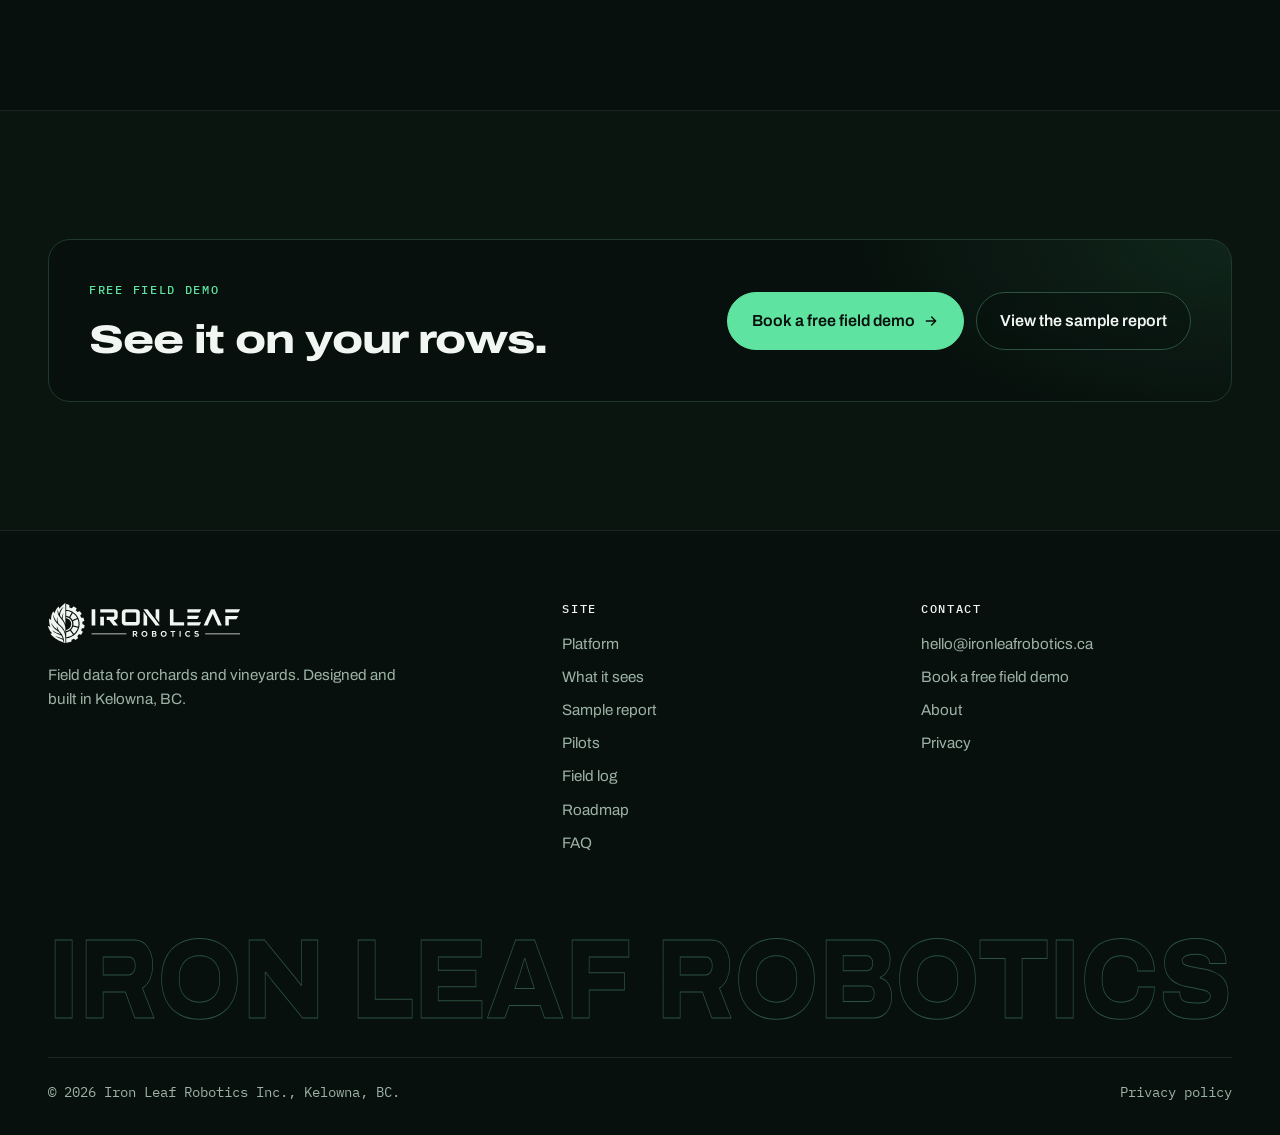
==== commit 826afd70: "Footage: four Ryan-approved R48 clips (real6 mounds x3, stake model) replace the real5 cluster clip " ====
--- a/field-log/index.html
+++ b/field-log/index.html
@@ -129,7 +129,7 @@
       <ul class="clip-grid" data-clip-grid aria-live="polite">
         <!-- Filled from /assets/media/clips.json. Without JS, the stills below show. -->
         <li class="clip-card"><div class="clip-media"><img src="/assets/media/field-tracking/field-tracking-poster.webp" alt="From the cart-mounted phone, walking a young apple row" loading="lazy"></div><div class="clip-body"><span class="chip prov none">Raw footage</span><h3>Alongside the cart</h3><p class="clip-meta">The cart · Okanagan orchard · Oct 2026</p></div></li>
-        <li class="clip-card"><div class="clip-media"><img src="/assets/media/gophers-age-01/gophers-age-01-poster.webp" alt="A cart ground camera frame with prototype model boxes on gopher mounds" loading="lazy"></div><div class="clip-body"><span class="chip prov model-reviewed">Model output, checked by a person</span><h3>Gopher mounds: new and week-old</h3><p class="clip-meta">Gopher mounds · Okanagan orchard · Oct 2026</p></div></li>
+        <li class="clip-card"><div class="clip-media"><img src="/assets/media/mounds-cluster/mounds-cluster-poster.webp" alt="A cart ground camera frame with prototype model boxes on gopher mounds" loading="lazy"></div><div class="clip-body"><span class="chip prov model-reviewed">Model output, checked by a person</span><h3>Gopher mounds: new and week-old</h3><p class="clip-meta">Gopher mounds · Okanagan orchard · Oct 2026</p></div></li>
       </ul>
       <p class="grid-empty" data-grid-empty hidden>No clip published for this finding yet.</p>
     </div>
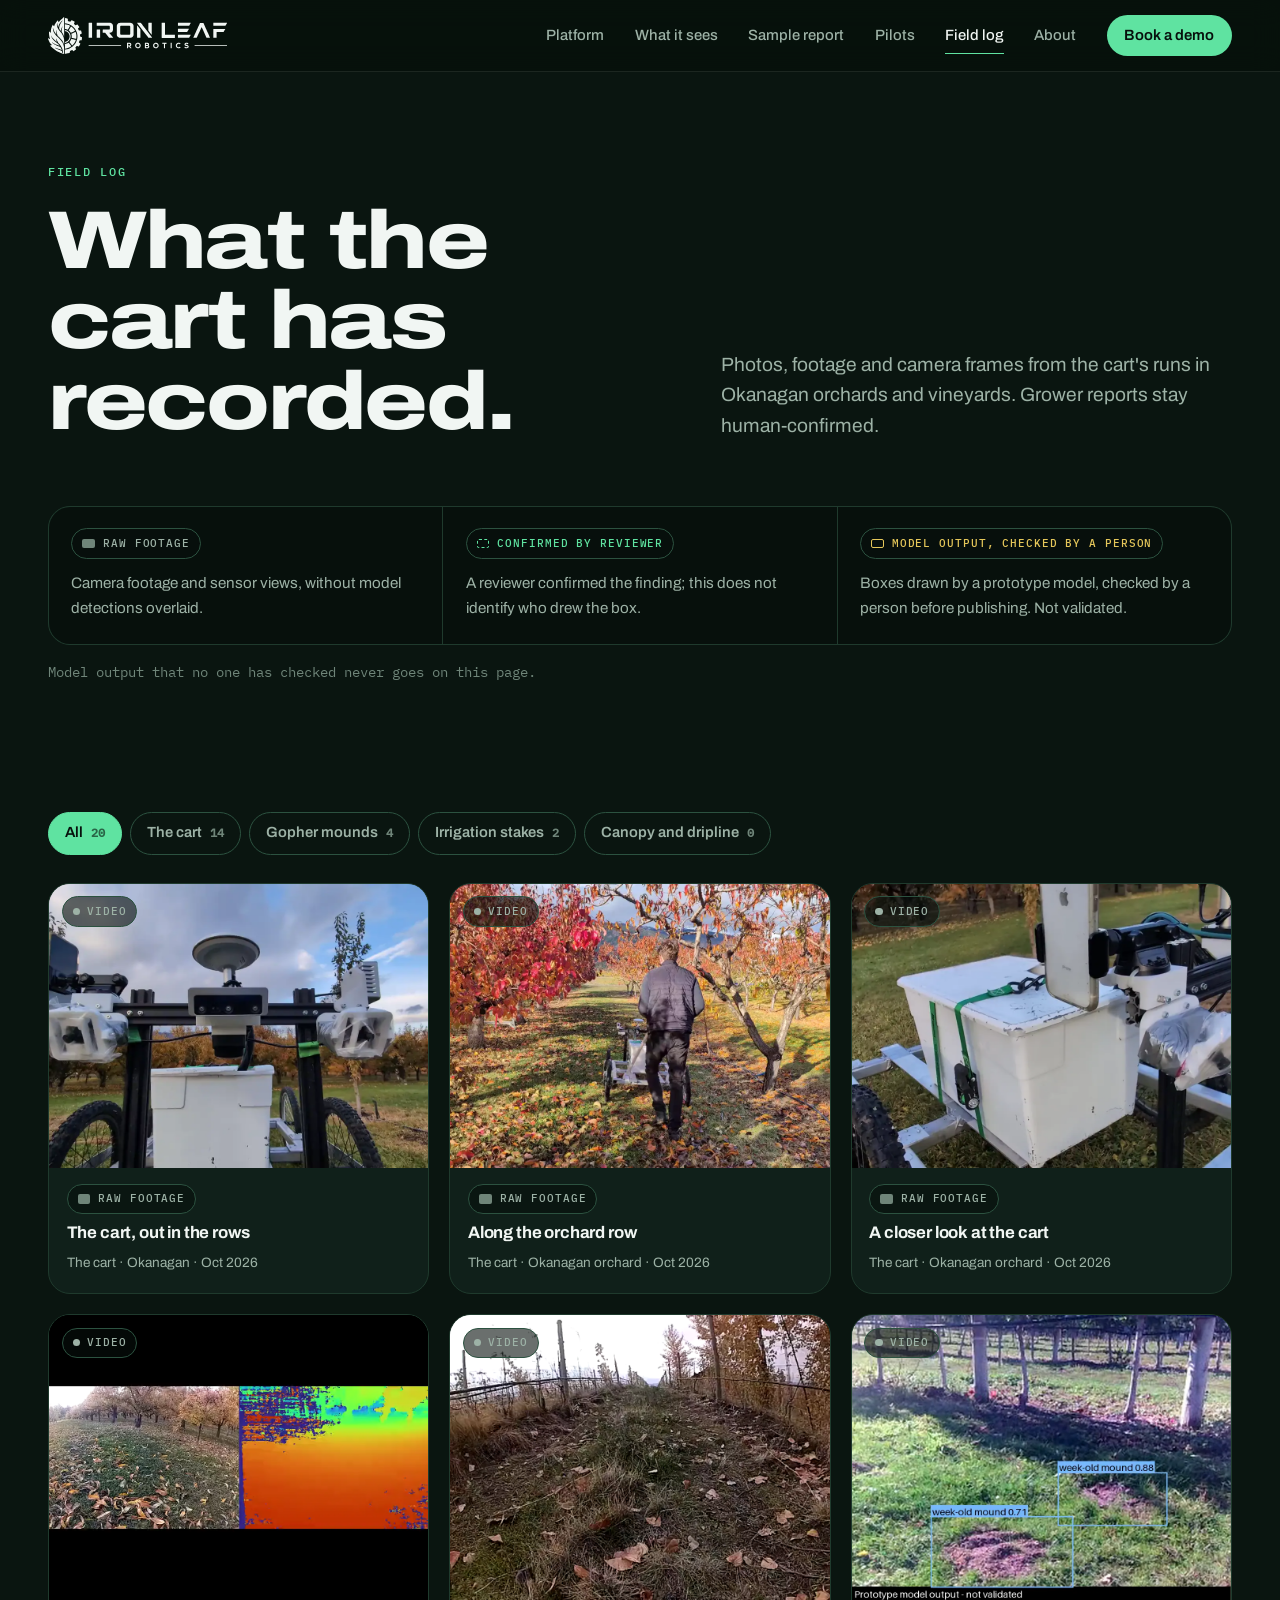
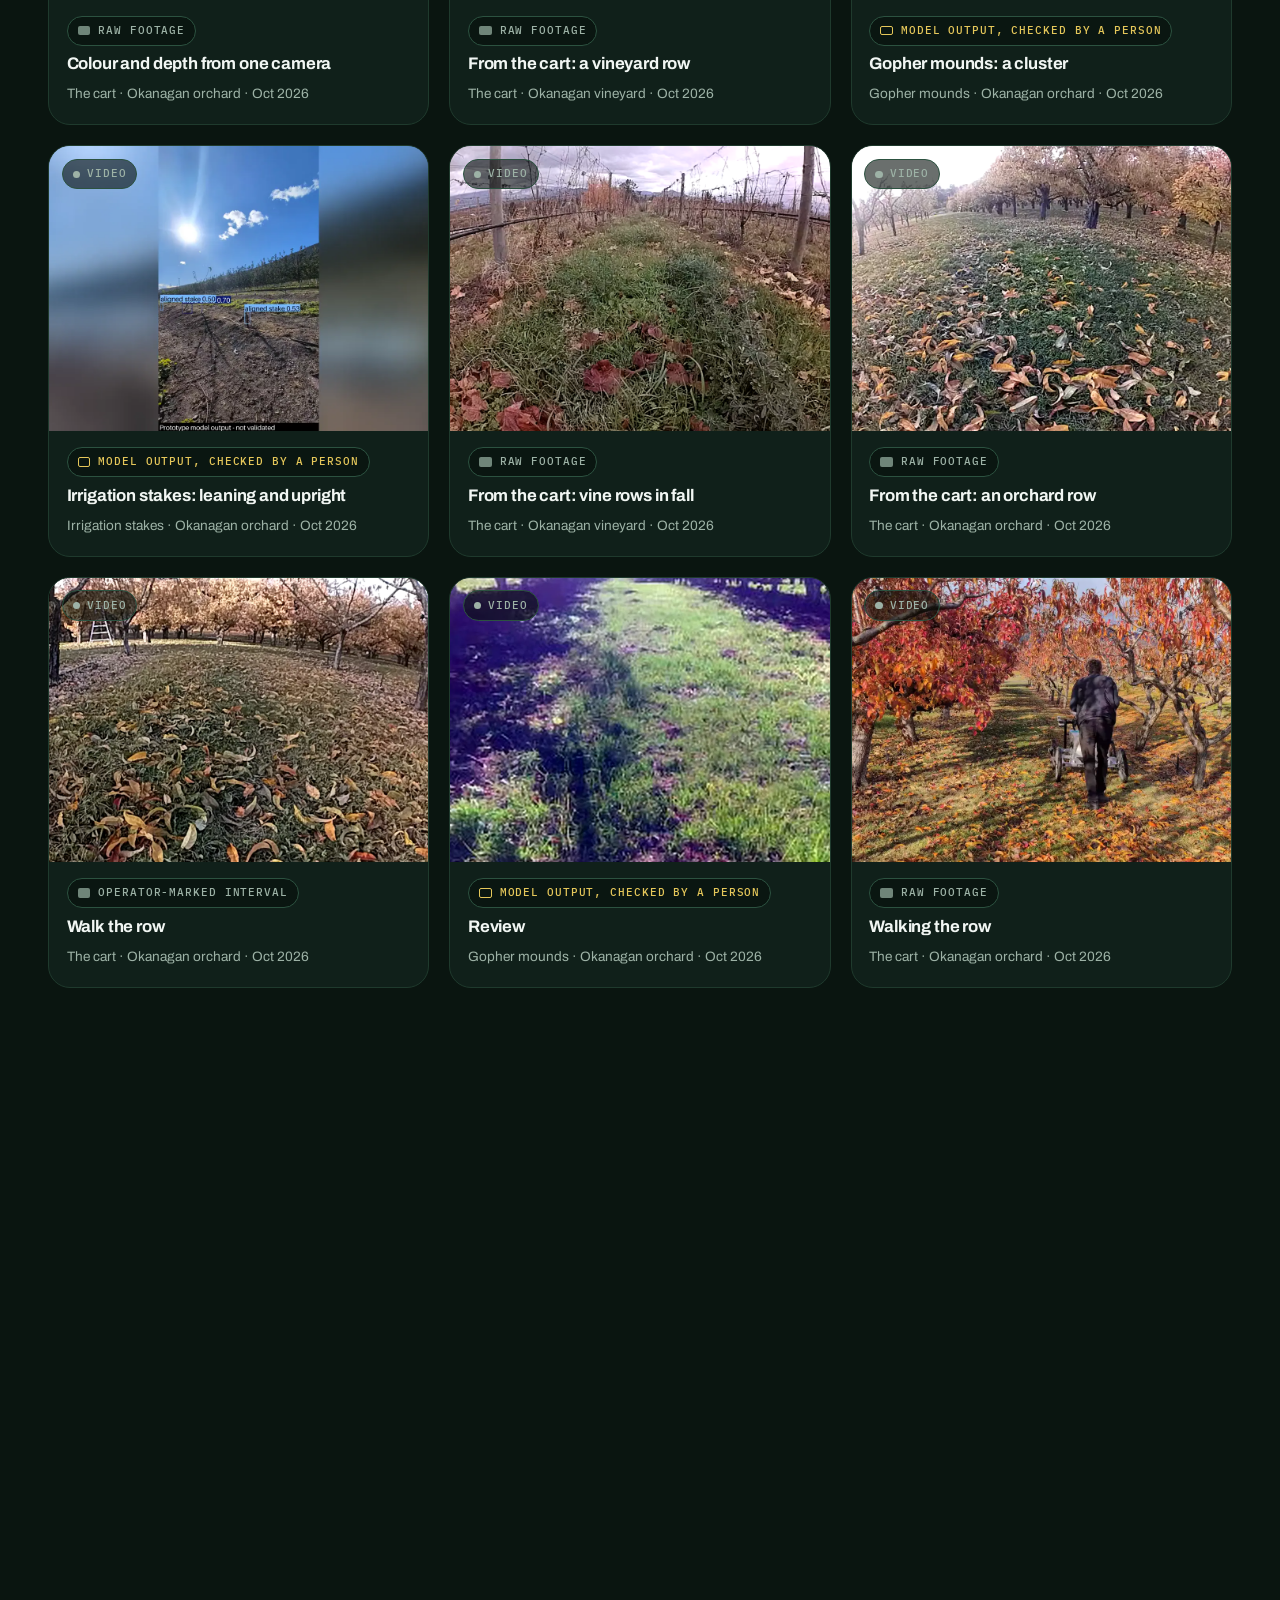
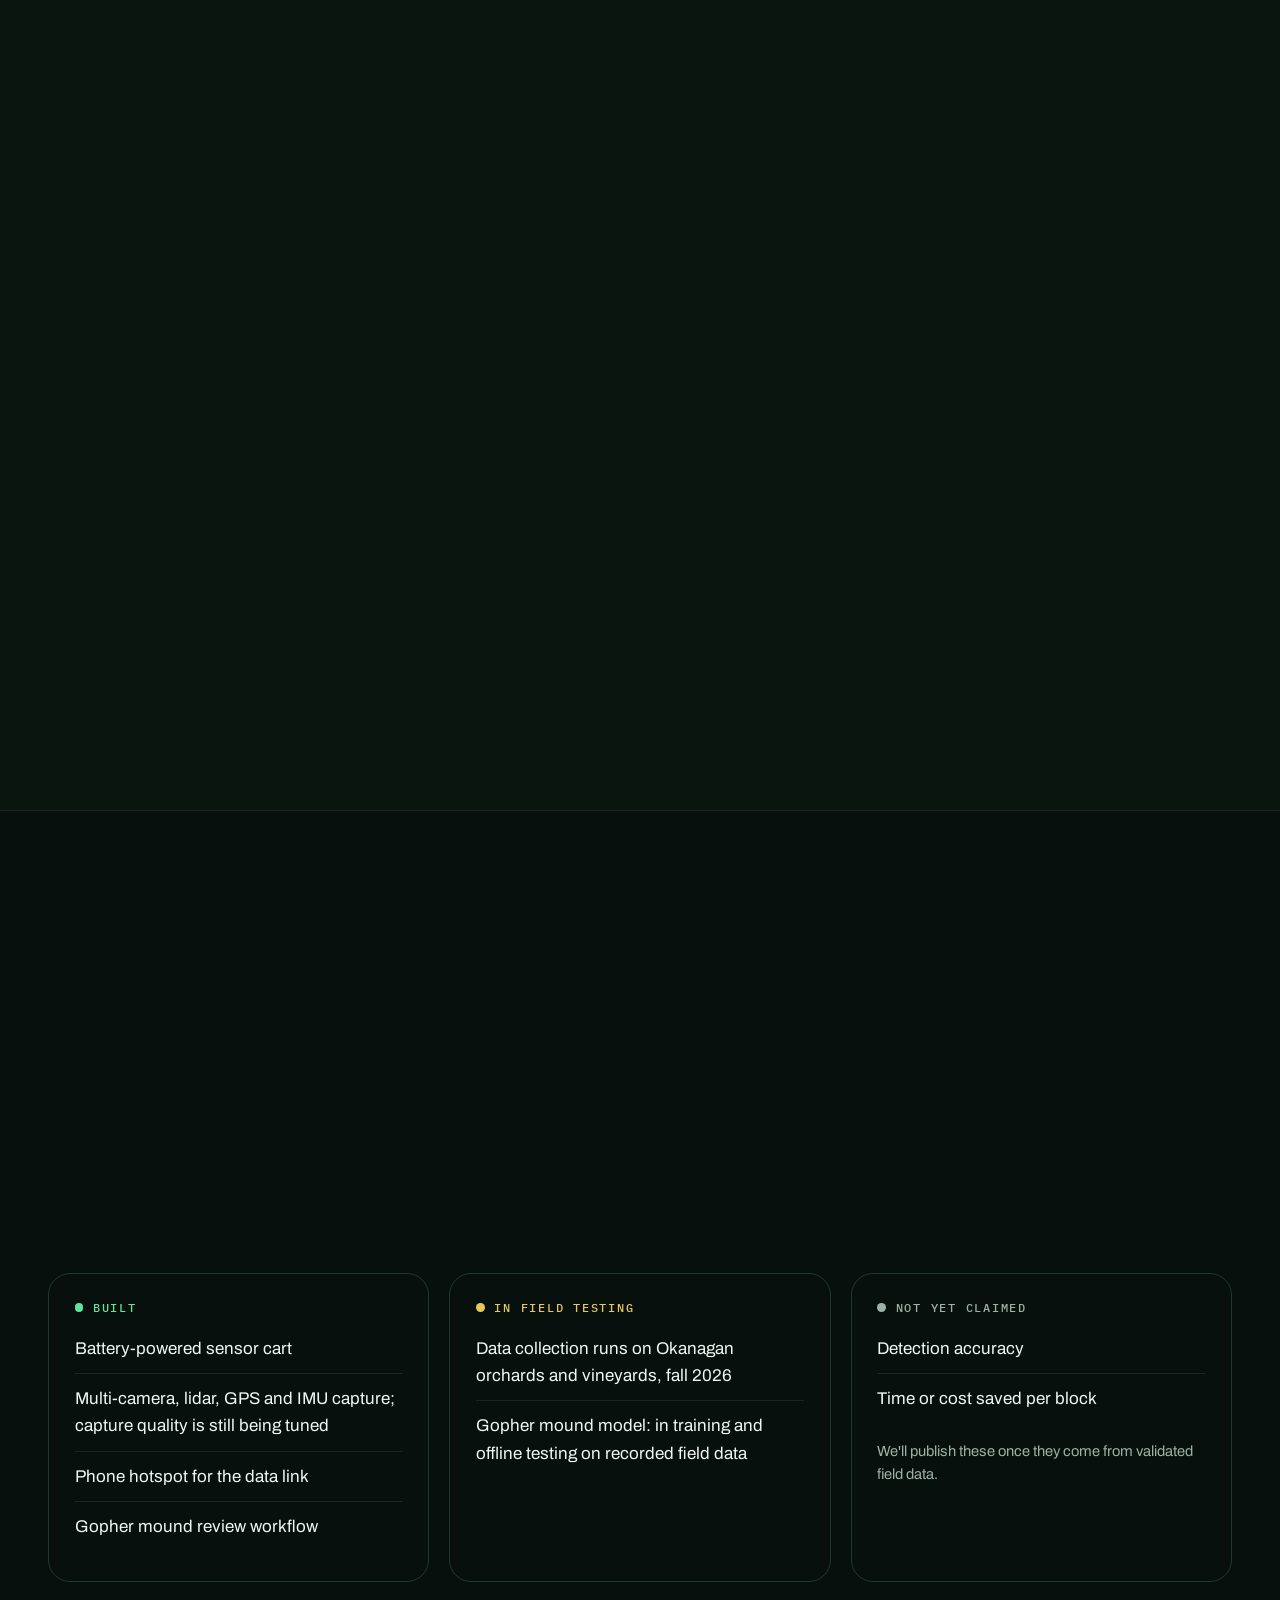
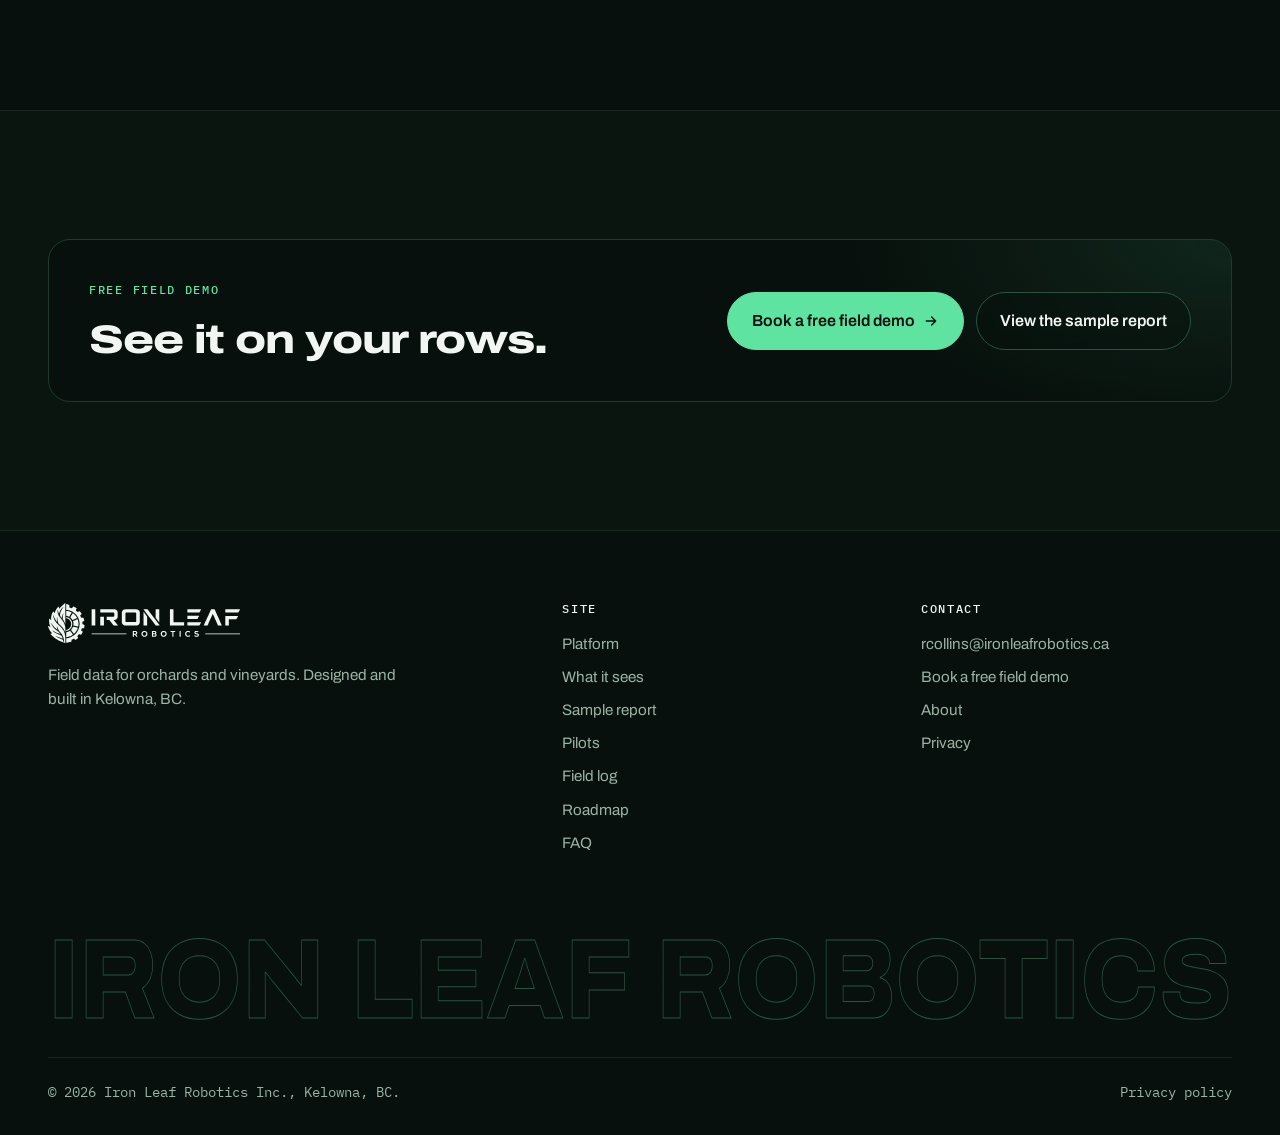
==== commit de2a0441: "Refresh October field footage and preview playback (ILR R4)" ====
--- a/field-log/index.html
+++ b/field-log/index.html
@@ -109,7 +109,7 @@
       </div>
 
       <ul class="legend reveal" aria-label="How to read the labels">
-        <li><span class="chip prov none">Raw footage</span><p>Straight from the camera, with nothing drawn on it.</p></li>
+        <li><span class="chip prov none">Raw footage</span><p>Camera footage and sensor views, without model detections overlaid.</p></li>
         <li><span class="chip prov hand">Confirmed by reviewer</span><p>A reviewer confirmed the finding; this does not identify who drew the box.</p></li>
         <li><span class="chip prov model-reviewed">Model output, checked by a person</span><p>Boxes drawn by a prototype model, checked by a person before publishing. Not validated.</p></li>
       </ul>
@@ -128,8 +128,8 @@
       </div>
       <ul class="clip-grid" data-clip-grid aria-live="polite">
         <!-- Filled from /assets/media/clips.json. Without JS, the stills below show. -->
-        <li class="clip-card"><div class="clip-media"><img src="/assets/media/field-tracking/field-tracking-poster.webp" alt="From the cart-mounted phone, walking a young apple row" loading="lazy"></div><div class="clip-body"><span class="chip prov none">Raw footage</span><h3>Alongside the cart</h3><p class="clip-meta">The cart · Okanagan orchard · Oct 2026</p></div></li>
-        <li class="clip-card"><div class="clip-media"><img src="/assets/media/mounds-cluster/mounds-cluster-poster.webp" alt="A cart ground camera frame with prototype model boxes on gopher mounds" loading="lazy"></div><div class="clip-body"><span class="chip prov model-reviewed">Model output, checked by a person</span><h3>Gopher mounds: new and week-old</h3><p class="clip-meta">Gopher mounds · Okanagan orchard · Oct 2026</p></div></li>
+        <li class="clip-card"><div class="clip-media"><img src="/assets/media/field-tracking/field-tracking-poster.webp" alt="An operator pushes the cart through an autumn orchard row" loading="lazy"></div><div class="clip-body"><span class="chip prov none">Raw footage</span><h3>Along the orchard row</h3><p class="clip-meta">The cart · Okanagan orchard · Oct 2026</p></div></li>
+        <li class="clip-card"><div class="clip-media"><img src="/assets/media/mounds-cluster/mounds-cluster-poster.webp" alt="A cart ground camera frame with prototype model boxes on gopher mounds" loading="lazy"></div><div class="clip-body"><span class="chip prov model-reviewed">Model output, checked by a person</span><h3>Gopher mounds: prototype model output</h3><p class="clip-meta">Gopher mounds · Okanagan orchard · Oct 2026</p></div></li>
       </ul>
       <p class="grid-empty" data-grid-empty hidden>No clip published for this finding yet.</p>
     </div>
@@ -150,7 +150,7 @@
           <ul>
             <li>Battery-powered sensor cart</li>
             <li>Multi-camera, lidar, GPS and IMU capture; capture quality is still being tuned</li>
-            <li>Web-based operator app</li>
+            <li>Phone hotspot for the data link</li>
             <li>Gopher mound review workflow</li>
           </ul>
         </div>
@@ -226,7 +226,7 @@
       <div>
         <h4>Contact</h4>
         <ul>
-          <li><a href="mailto:hello@ironleafrobotics.ca">hello@ironleafrobotics.ca</a></li>
+          <li><a href="mailto:rcollins@ironleafrobotics.ca">rcollins@ironleafrobotics.ca</a></li>
           <li><a href="/#contact">Book a free field demo</a></li>
           <li><a href="/#about">About</a></li>
           <li><a href="/privacy.html">Privacy</a></li>
--- a/assets/css/site.css
+++ b/assets/css/site.css
@@ -216,6 +216,22 @@
 }
 .play-btn svg { width: 1.2rem; height: 1.2rem; margin-left: 3px; }
 
+
+/* Video controls remain available when browser autoplay is declined. */
+.video-toggle {
+  position: absolute; z-index: 6; right: .8rem; bottom: .8rem; min-height: 2.75rem;
+  padding: .55rem .85rem; border: 1px solid rgba(241, 246, 243, .5); border-radius: 999px;
+  background: rgba(7, 16, 12, .8); color: var(--text); font: 500 .75rem var(--mono); cursor: pointer;
+  backdrop-filter: blur(6px); -webkit-backdrop-filter: blur(6px);
+}
+.video-toggle:hover { border-color: var(--mint); }
+.video-toggle:focus-visible { outline: 2px solid var(--mint); outline-offset: 3px; }
+.hero > .video-toggle { top: calc(var(--nav-h) + 1rem); bottom: auto; left: 1.25rem; right: auto; }
+.sees-media > .video-toggle, .pass-stage .layer > .video-toggle { top: .8rem; bottom: auto; }
+.opener > .video-toggle, .cta-band > .video-toggle { top: 1rem; bottom: auto; right: 1rem; }
+.pass .layer[aria-hidden="true"] { pointer-events: none; }
+.pass .layer[aria-hidden="true"] .video-toggle { visibility: hidden; }
+
 /* ---------- Reveal on scroll ---------- */
 .js .reveal { opacity: 0; transform: translateY(26px); transition: opacity .9s var(--ease-out), transform .9s var(--ease-out); transition-delay: calc(var(--i, 0) * 90ms); }
 .js .reveal.in { opacity: 1; transform: none; }
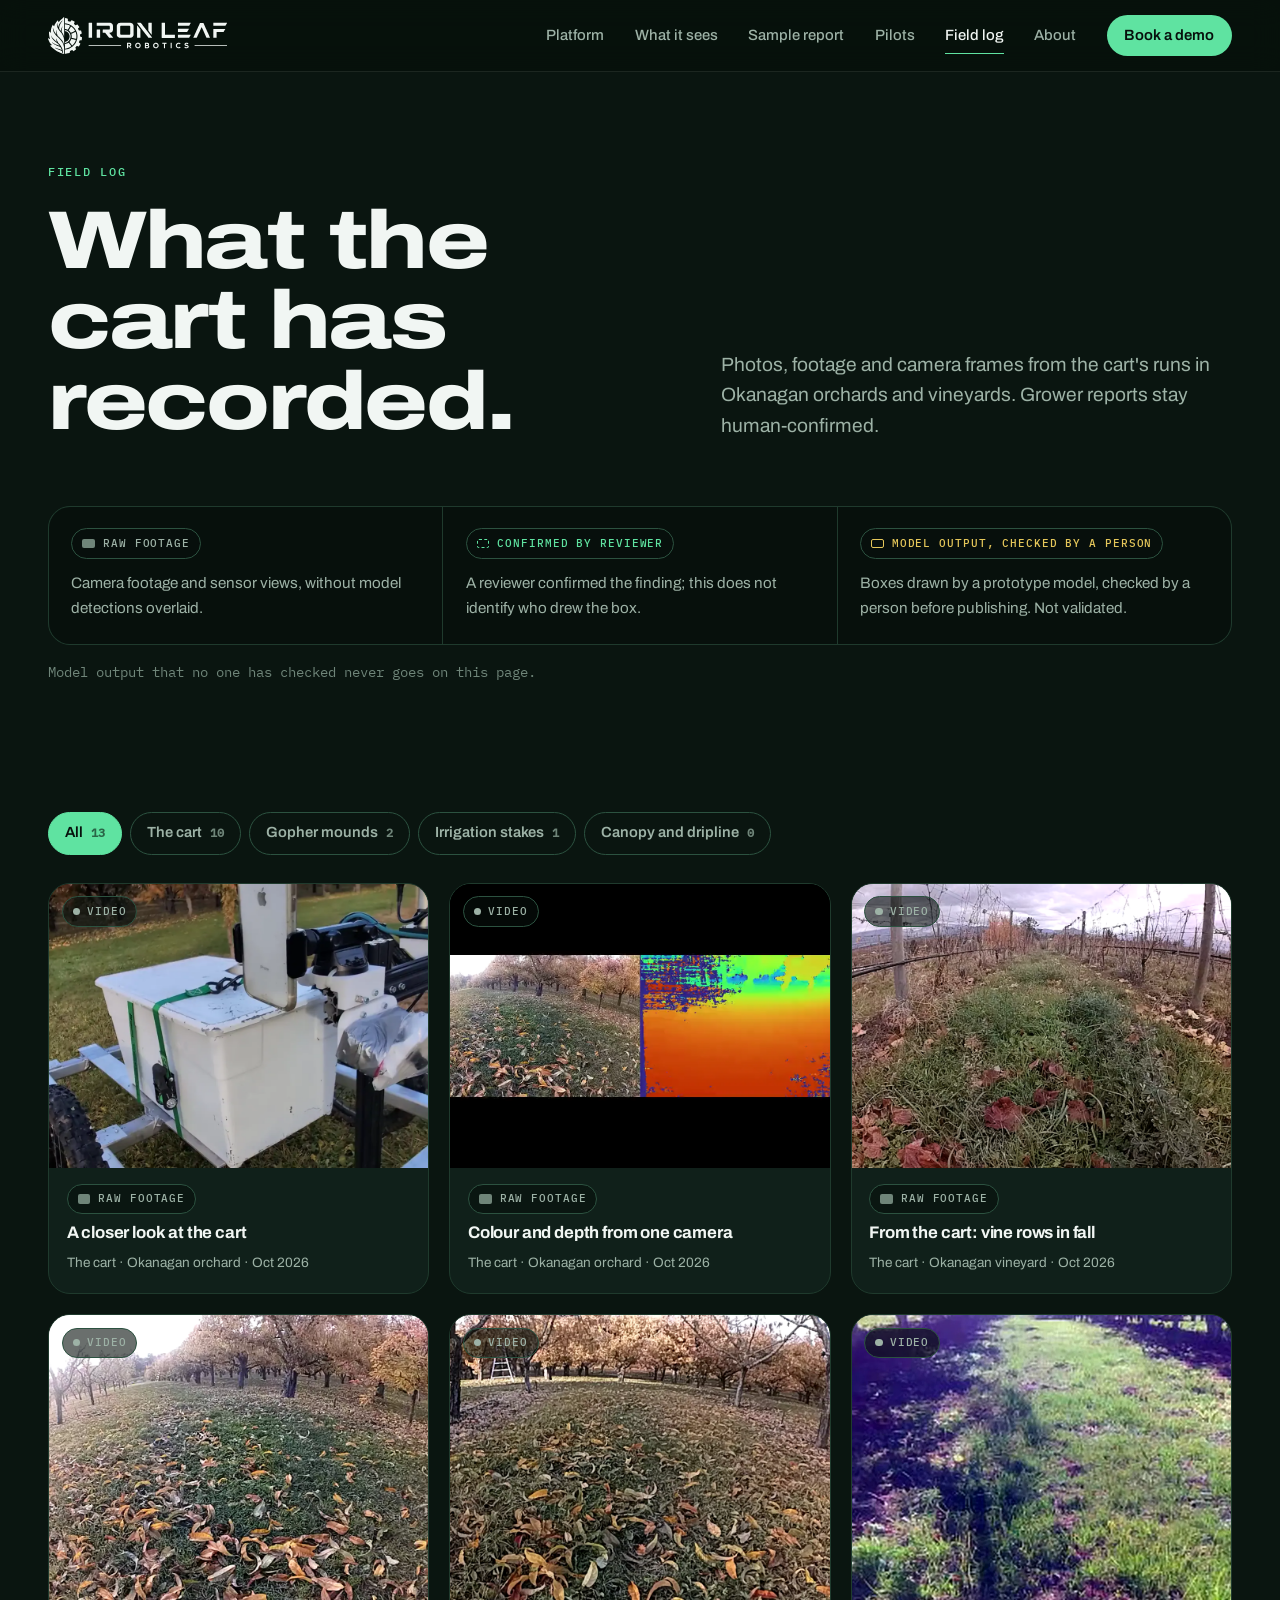
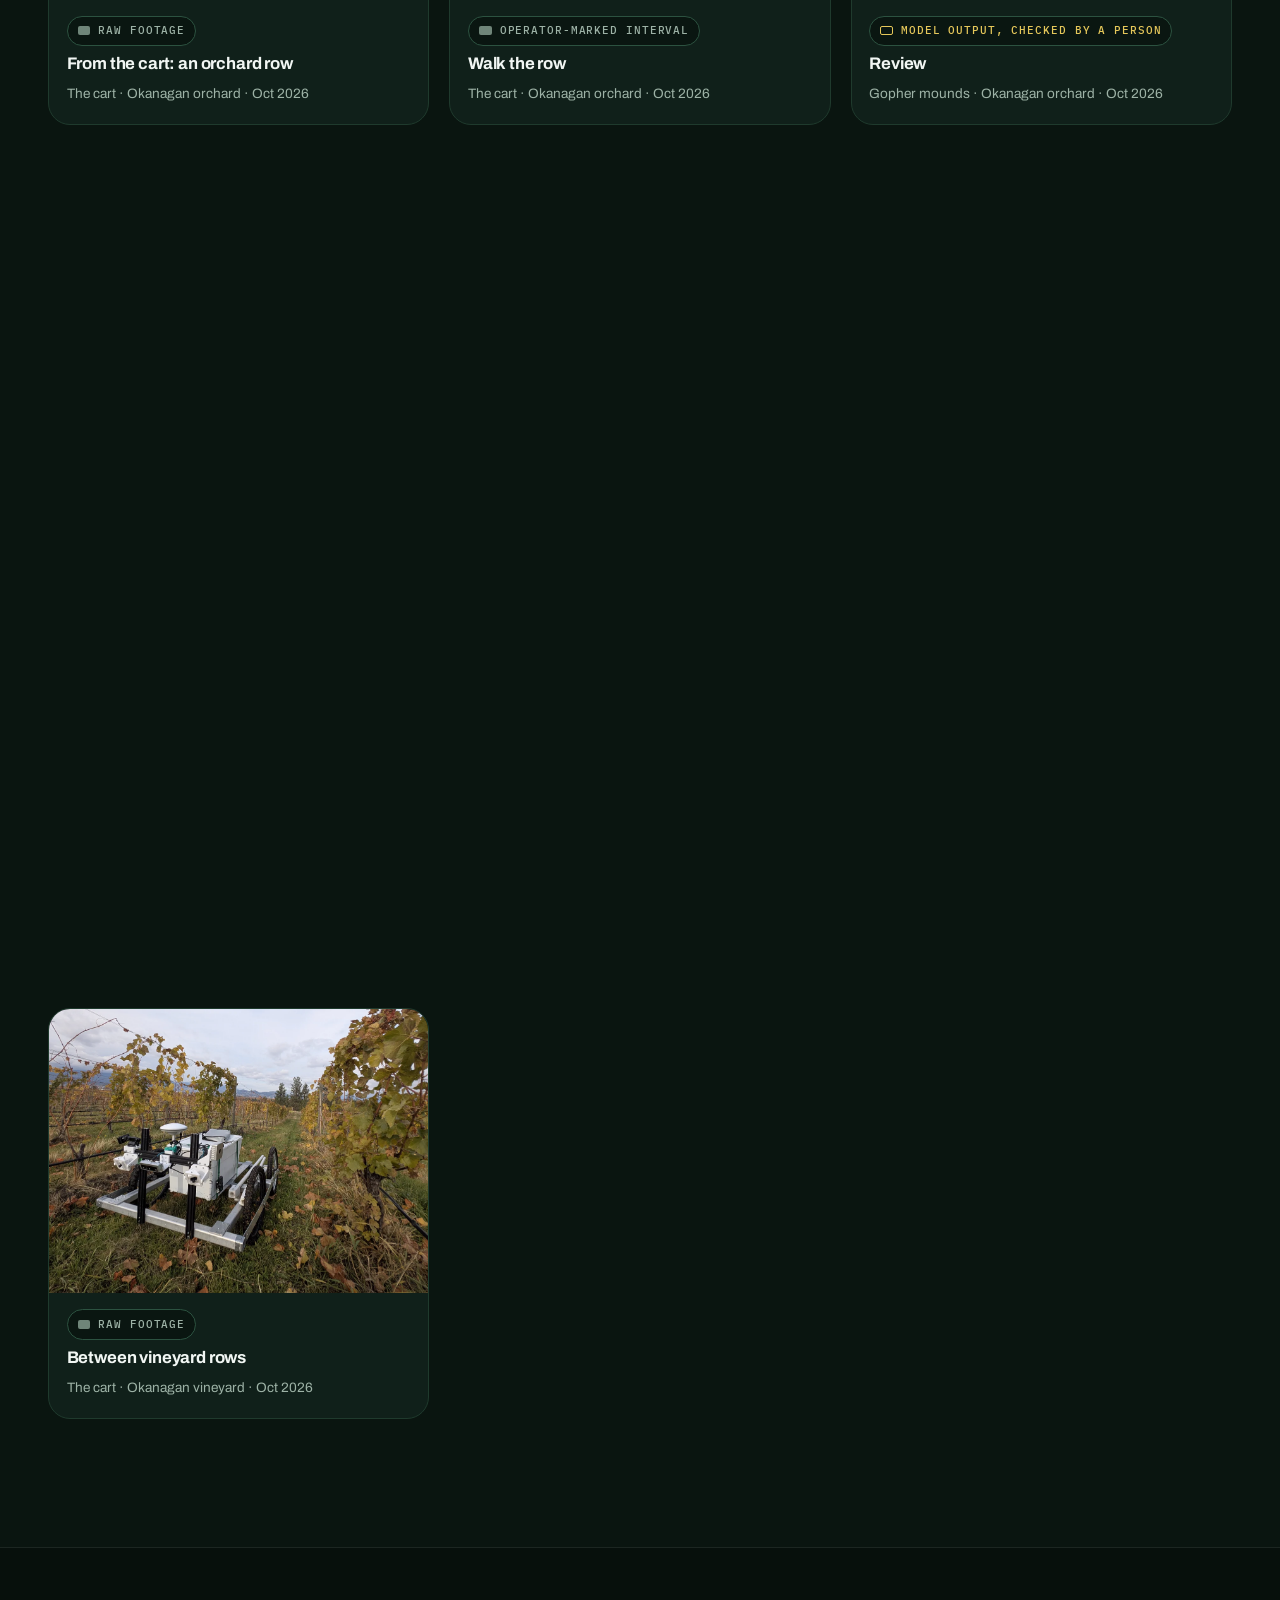
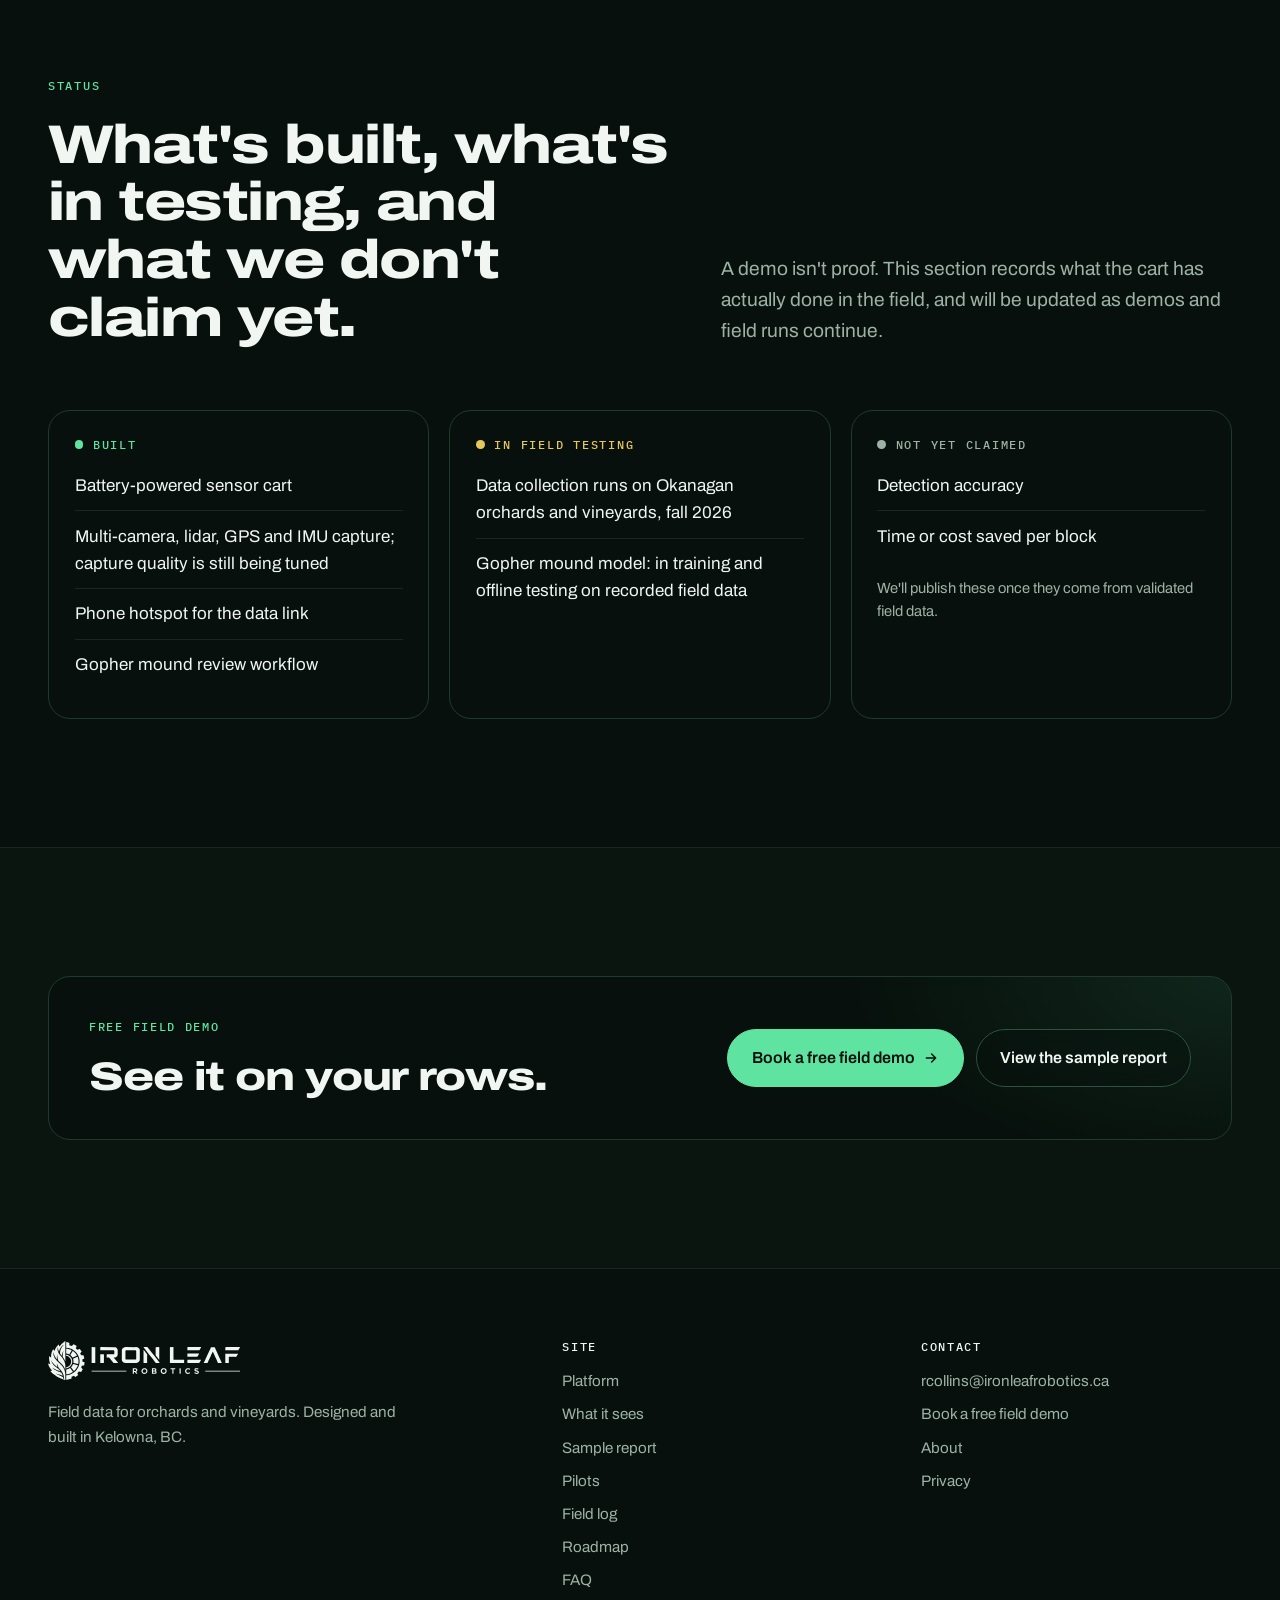
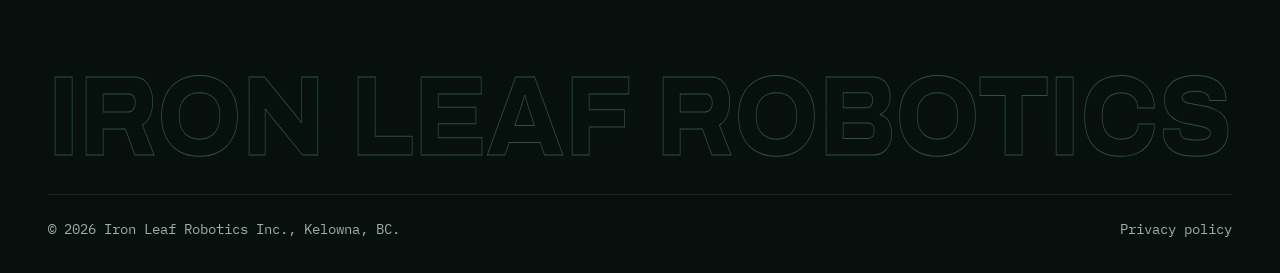
==== commit 2efe134c: "What-we-do strip, no reused media, aerial maps on the three sample reports (ILR R4) - Home: "What we" ====
--- a/field-log/index.html
+++ b/field-log/index.html
@@ -128,8 +128,8 @@
       </div>
       <ul class="clip-grid" data-clip-grid aria-live="polite">
         <!-- Filled from /assets/media/clips.json. Without JS, the stills below show. -->
-        <li class="clip-card"><div class="clip-media"><img src="/assets/media/field-tracking/field-tracking-poster.webp" alt="An operator pushes the cart through an autumn orchard row" loading="lazy"></div><div class="clip-body"><span class="chip prov none">Raw footage</span><h3>Along the orchard row</h3><p class="clip-meta">The cart · Okanagan orchard · Oct 2026</p></div></li>
-        <li class="clip-card"><div class="clip-media"><img src="/assets/media/mounds-cluster/mounds-cluster-poster.webp" alt="A cart ground camera frame with prototype model boxes on gopher mounds" loading="lazy"></div><div class="clip-body"><span class="chip prov model-reviewed">Model output, checked by a person</span><h3>Gopher mounds: prototype model output</h3><p class="clip-meta">Gopher mounds · Okanagan orchard · Oct 2026</p></div></li>
+        <li class="clip-card"><div class="clip-media"><img src="/assets/media/oak-orchard-row/oak-orchard-row-poster.webp" alt="The cart's wide camera looking down an orchard row in fall" loading="lazy"></div><div class="clip-body"><span class="chip prov none">Raw footage</span><h3>From the cart: an orchard row</h3><p class="clip-meta">The cart · Okanagan orchard · Oct 2026</p></div></li>
+        <li class="clip-card"><div class="clip-media"><img src="/assets/media/mounds-week-a/mounds-week-a-poster.webp" alt="A cart ground camera frame with prototype model boxes and age estimates on gopher mounds" loading="lazy"></div><div class="clip-body"><span class="chip prov model-reviewed">Model output, checked by a person</span><h3>Gopher mounds: model age estimates</h3><p class="clip-meta">Gopher mounds · Okanagan orchard · Oct 2026</p></div></li>
       </ul>
       <p class="grid-empty" data-grid-empty hidden>No clip published for this finding yet.</p>
     </div>
